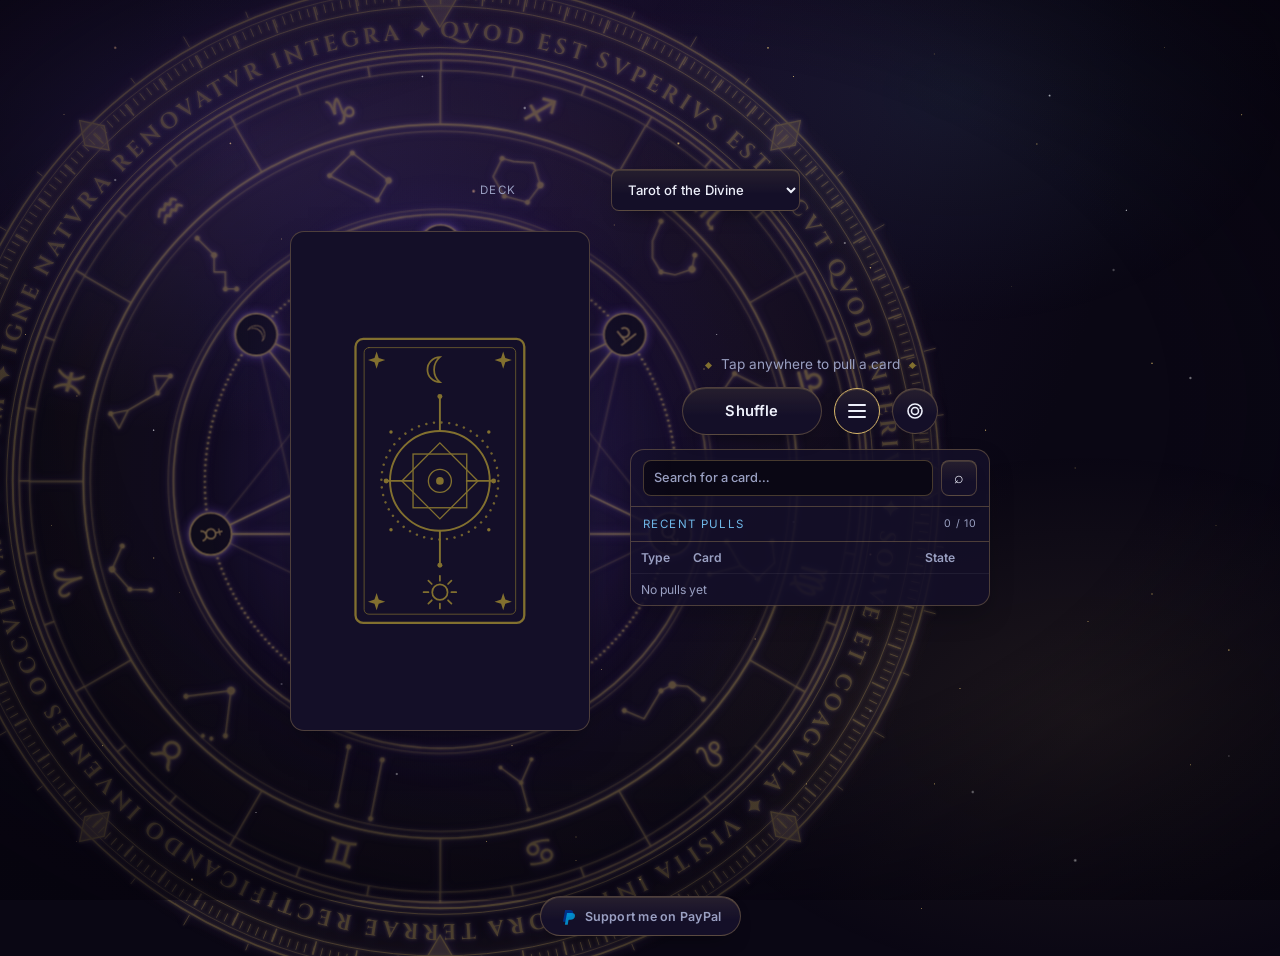
==== index.html @ 40896b99 "Drop light mode; keep only the optimizations that look the same Light mode changed how the backgroun" ====
<!DOCTYPE html>
<html lang="en">
<head>
<meta charset="UTF-8">
<meta name="viewport" content="width=device-width, initial-scale=1, viewport-fit=cover">
<meta name="theme-color" content="#14101f">
<title>Tarot Pull</title>
<link rel="manifest" href="manifest.json">
<link rel="apple-touch-icon" href="icons/icon-192.png">
<link rel="stylesheet" href="style.css?v=20261025-6">
<link rel="stylesheet" href="dice.css?v=20261025-3">
<link rel="stylesheet" href="realms.css?v=20261025-8">
<script>
  // Put the saved theme on before the first paint, so the default theme
  // doesn't flash first, and tint the browser chrome to match. script.js
  // re-applies (and validates) it once it loads.
  (function () {
    try {
      var theme = localStorage.getItem("tarotPullTheme");
      if (theme) document.documentElement.setAttribute("data-theme", theme);
      var chrome = getComputedStyle(document.documentElement).getPropertyValue("--chrome").trim();
      if (chrome) document.querySelector('meta[name="theme-color"]').setAttribute("content", chrome);
    } catch (err) {}
  })();
</script>
<link rel="preconnect" href="https://fonts.googleapis.com">
<link rel="preconnect" href="https://fonts.gstatic.com" crossorigin>
<link href="https://fonts.googleapis.com/css2?family=Cormorant+Garamond:ital,wght@0,500;0,600;1,500&family=Grenze+Gotisch:wght@400;500;600&family=Inter:wght@400;500;600;700&family=Cinzel:wght@500;600&family=Cinzel+Decorative:wght@400;700;900&family=Space+Mono:wght@400;700&family=Space+Grotesk:wght@500;700&family=Marck+Script&display=swap" rel="stylesheet">
</head>
<body>

<canvas class="terminal-rain" id="terminalRain" aria-hidden="true" hidden></canvas>

<!-- Glitch Terminal's phosphor screen for the art window: maps
     brightness onto the theme's green. The second copy is pre-inverted
     for reversed cards, whose face is inverted as a whole. -->
<svg class="svg-defs" width="0" height="0" aria-hidden="true" focusable="false">
  <filter id="phosphor" color-interpolation-filters="sRGB">
    <feColorMatrix type="matrix" values="0.0425 0.143 0.0144 0 0  0.319 1.073 0.108 0 0  0.159 0.534 0.054 0 0  0 0 0 1 0"/>
  </filter>
  <filter id="phosphor-inverted" color-interpolation-filters="sRGB">
    <feColorMatrix type="matrix" values="-0.0425 -0.143 -0.0144 0 1  -0.319 -1.073 -0.108 0 1  -0.159 -0.534 -0.054 0 1  0 0 0 1 0"/>
  </filter>
</svg>

<div class="mystic-motif" aria-hidden="true">
  <span class="motif-veil"></span>
  <span class="motif-stars"></span>
  <!-- The sigil behind the card: three wheels turning against each
       other (rim and planets clockwise, zodiac counterclockwise), an
       aura beneath them, and a flare on every reveal. script.js pins
       its center to the card. Generated geometry: angles are exact. -->
  <div class="motif-sigil" id="motifSigil">
    <span class="sigil-aura"></span>
    <div class="sigil-breath">
      <div class="sigil-spin sigil-spin-rim">
        <svg class="sigil-layer sigil-rim" viewBox="-300 -300 600 600" fill="none" stroke="currentColor">
          <defs><filter id="sigil-glow-rim" x="-10%" y="-10%" width="120%" height="120%"><feGaussianBlur in="SourceAlpha" stdDeviation="3" result="b"/><feFlood flood-color="#8a5cff" flood-opacity="0.9"/><feComposite in2="b" operator="in" result="v"/><feGaussianBlur in="SourceGraphic" stdDeviation="0.8" result="g"/><feMerge><feMergeNode in="v"/><feMergeNode in="g"/><feMergeNode in="SourceGraphic"/></feMerge></filter></defs>
          <g filter="url(#sigil-glow-rim)">
            <!-- crown of rays: 4 cardinal and 4 cross-quarter kites, 24 short rays -->
            <path d="M0,-262 L-10.77,-280.29 L0,-299 L10.77,-280.29 Z M190.92,-190.92 L193.76,-204.89 L207.89,-207.89 L204.89,-193.76 Z M262,0 L280.29,-10.77 L299,0 L280.29,10.77 Z M190.92,190.92 L204.89,193.76 L207.89,207.89 L193.76,204.89 Z M0,262 L10.77,280.29 L0,299 L-10.77,280.29 Z M-190.92,190.92 L-193.76,204.89 L-207.89,207.89 L-204.89,193.76 Z M-262,0 L-280.29,10.77 L-299,0 L-280.29,-10.77 Z M-190.92,-190.92 L-204.89,-193.76 L-207.89,-207.89 L-193.76,-204.89 Z" stroke-width="0.7" fill="currentColor" fill-opacity="0.25"/>
            <path d="M286.53,37.72 L290.49,38.24 M279.15,74.8 L285.91,76.61 M267,110.6 L270.7,112.13 M250.28,144.5 L256.34,148 M229.28,175.93 L232.45,178.37 M175.93,229.28 L178.37,232.45 M144.5,250.28 L148,256.34 M110.6,267 L112.13,270.7 M74.8,279.15 L76.61,285.91 M37.72,286.53 L38.24,290.49 M-37.72,286.53 L-38.24,290.49 M-74.8,279.15 L-76.61,285.91 M-110.6,267 L-112.13,270.7 M-144.5,250.28 L-148,256.34 M-175.93,229.28 L-178.37,232.45 M-229.28,175.93 L-232.45,178.37 M-250.28,144.5 L-256.34,148 M-267,110.6 L-270.7,112.13 M-279.15,74.8 L-285.91,76.61 M-286.53,37.72 L-290.49,38.24 M-286.53,-37.72 L-290.49,-38.24 M-279.15,-74.8 L-285.91,-76.61 M-267,-110.6 L-270.7,-112.13 M-250.28,-144.5 L-256.34,-148 M-229.28,-175.93 L-232.45,-178.37 M-175.93,-229.28 L-178.37,-232.45 M-144.5,-250.28 L-148,-256.34 M-110.6,-267 L-112.13,-270.7 M-74.8,-279.15 L-76.61,-285.91 M-37.72,-286.53 L-38.24,-290.49 M37.72,-286.53 L38.24,-290.49 M74.8,-279.15 L76.61,-285.91 M110.6,-267 L112.13,-270.7 M144.5,-250.28 L148,-256.34 M175.93,-229.28 L178.37,-232.45 M229.28,-175.93 L232.45,-178.37 M250.28,-144.5 L256.34,-148 M267,-110.6 L270.7,-112.13 M279.15,-74.8 L285.91,-76.61 M286.53,-37.72 L290.49,-38.24" stroke-width="0.5"/>
            <circle r="288" stroke-width="0.9"/>
            <circle r="284.5" stroke-width="0.35"/>
            <!-- degree scale: every degree, longer every fifth -->
            <circle r="280.5" stroke-width="5" stroke-dasharray="0.45 4.45" stroke-dashoffset="0.23"/>
            <circle r="279" stroke-width="8" stroke-dasharray="0.8 23.55" stroke-dashoffset="0.4"/>
            <circle r="274" stroke-width="0.5"/>
            <!-- the Emerald Tablet and the alchemists' maxims, read clockwise -->
            <path id="sigil-inscription-path" d="M0,-256 A256,256 0 1 1 0,256 A256,256 0 1 1 0,-256" stroke="none"/>
            <text class="sigil-inscription" stroke="none" fill="currentColor" font-size="12.5" textLength="1602.5" lengthAdjust="spacing"><textPath href="#sigil-inscription-path">QVOD EST SVPERIVS EST SICVT QVOD INFERIVS &#10022; SOLVE ET COAGVLA &#10022; VISITA INTERIORA TERRAE RECTIFICANDO INVENIES OCCVLTVM LAPIDEM &#10022; IGNE NATVRA RENOVATVR INTEGRA &#10022; </textPath></text>
            <circle r="250" stroke-width="0.5"/>
            <circle r="246.5" stroke-width="1.1"/>
          </g>
        </svg>
      </div>
      <div class="sigil-spin sigil-spin-zodiac">
        <svg class="sigil-layer sigil-zodiac" viewBox="-250 -250 500 500" fill="none" stroke="currentColor">
          <defs><filter id="sigil-glow-zodiac" x="-10%" y="-10%" width="120%" height="120%"><feGaussianBlur in="SourceAlpha" stdDeviation="3" result="b"/><feFlood flood-color="#8a5cff" flood-opacity="0.9"/><feComposite in2="b" operator="in" result="v"/><feGaussianBlur in="SourceGraphic" stdDeviation="0.8" result="g"/><feMerge><feMergeNode in="v"/><feMergeNode in="g"/><feMergeNode in="SourceGraphic"/></feMerge></filter></defs>
          <g filter="url(#sigil-glow-zodiac)">
            <circle r="243" stroke-width="0.6"/>
            <!-- 36 decans -->
            <circle r="240" stroke-width="6" stroke-dasharray="0.7 41.19" stroke-dashoffset="0.35"/>
            <circle r="237" stroke-width="0.4"/>
            <path d="M-206,0 L-237,0 M-178.4,-103 L-205.25,-118.5 M-103,-178.4 L-118.5,-205.25 M0,-206 L0,-237 M103,-178.4 L118.5,-205.25 M178.4,-103 L205.25,-118.5 M206,0 L237,0 M178.4,103 L205.25,118.5 M103,178.4 L118.5,205.25 M0,206 L0,237 M-103,178.4 L-118.5,205.25 M-178.4,103 L-205.25,118.5" stroke-width="0.6"/>
            <circle r="206" stroke-width="0.9"/>
            <circle r="202" stroke-width="0.35"/>
            <!-- the twelve signs, Aries at 9 o'clock, turned to face the hub -->
            <g stroke="none" fill="currentColor" font-size="21" text-anchor="middle" dominant-baseline="central">
              <text x="-213.95" y="57.33" transform="rotate(255 -213.95 57.33)">&#9800;&#xFE0E;</text>
              <text x="-156.62" y="156.62" transform="rotate(225 -156.62 156.62)">&#9801;&#xFE0E;</text>
              <text x="-57.33" y="213.95" transform="rotate(195 -57.33 213.95)">&#9802;&#xFE0E;</text>
              <text x="57.33" y="213.95" transform="rotate(165 57.33 213.95)">&#9803;&#xFE0E;</text>
              <text x="156.62" y="156.62" transform="rotate(135 156.62 156.62)">&#9804;&#xFE0E;</text>
              <text x="213.95" y="57.33" transform="rotate(105 213.95 57.33)">&#9805;&#xFE0E;</text>
              <text x="213.95" y="-57.33" transform="rotate(75 213.95 -57.33)">&#9806;&#xFE0E;</text>
              <text x="156.62" y="-156.62" transform="rotate(45 156.62 -156.62)">&#9807;&#xFE0E;</text>
              <text x="57.33" y="-213.95" transform="rotate(15 57.33 -213.95)">&#9808;&#xFE0E;</text>
              <text x="-57.33" y="-213.95" transform="rotate(-15 -57.33 -213.95)">&#9809;&#xFE0E;</text>
              <text x="-156.62" y="-156.62" transform="rotate(-45 -156.62 -156.62)">&#9810;&#xFE0E;</text>
              <text x="-213.95" y="-57.33" transform="rotate(-75 -213.95 -57.33)">&#9811;&#xFE0E;</text>
            </g>
            <!-- each sign's constellation, in the band beneath its glyph -->
            <g stroke-width="0.55">
              <g transform="translate(-173.87,46.59) rotate(255) scale(1.15)">
                <path d="M-15,2 L-12,-8 L0,-14 L10,-6"/>
                <g fill="currentColor" stroke="none"><circle cx="-15" cy="2" r="1.2"/><circle cx="-12" cy="-8" r="1.2"/><circle cx="0" cy="-14" r="1.56"/><circle cx="10" cy="-6" r="1.2"/></g>
              </g>
              <g transform="translate(-127.28,127.28) rotate(225) scale(1.15)">
                <path d="M-14,-10 L0,8 L14,-10"/>
                <g fill="currentColor" stroke="none"><circle cx="-14" cy="-10" r="1.2"/><circle cx="0" cy="8" r="1.92"/><circle cx="14" cy="-10" r="1.2"/><circle cx="-10" cy="-16" r="0.96"/><circle cx="-6" cy="-18" r="0.96"/></g>
              </g>
              <g transform="translate(-46.59,173.87) rotate(195) scale(1.15)">
                <path d="M-10,-16 L-9,-1 L-8,14 M8,-14 L9,1 L10,16"/>
                <g fill="currentColor" stroke="none"><circle cx="-10" cy="-16" r="1.2"/><circle cx="-8" cy="14" r="1.2"/><circle cx="8" cy="-14" r="1.2"/><circle cx="10" cy="16" r="1.2"/></g>
              </g>
              <g transform="translate(46.59,173.87) rotate(165) scale(1.15)">
                <path d="M0,-14 L0,0 L-8,10 M0,0 L8,10"/>
                <g fill="currentColor" stroke="none"><circle cx="0" cy="-14" r="0.96"/><circle cx="0" cy="0" r="1.08"/><circle cx="-8" cy="10" r="0.96"/><circle cx="8" cy="10" r="0.96"/></g>
              </g>
              <g transform="translate(127.28,127.28) rotate(135) scale(1.15)">
                <path d="M-16,-14 L-15,-4 L-10,2 L-4,4 L12,0 L16,10"/>
                <g fill="currentColor" stroke="none"><circle cx="-16" cy="-14" r="1.2"/><circle cx="-10" cy="2" r="1.8"/><circle cx="-4" cy="4" r="1.2"/><circle cx="16" cy="10" r="1.2"/></g>
              </g>
              <g transform="translate(173.87,46.59) rotate(105) scale(1.15)">
                <path d="M-14,-12 L-4,-16 L6,-10 L2,0 L-8,10 M2,0 L10,14"/>
                <g fill="currentColor" stroke="none"><circle cx="-14" cy="-12" r="1.2"/><circle cx="6" cy="-10" r="1.2"/><circle cx="-8" cy="10" r="1.2"/><circle cx="10" cy="14" r="1.2"/></g>
              </g>
              <g transform="translate(173.87,-46.59) rotate(75) scale(1.15)">
                <path d="M0,-16 L14,0 L0,16 L-14,0 Z"/>
                <g fill="currentColor" stroke="none"><circle cx="0" cy="-16" r="1.44"/><circle cx="14" cy="0" r="1.2"/><circle cx="0" cy="16" r="1.44"/><circle cx="-14" cy="0" r="1.2"/></g>
              </g>
              <g transform="translate(127.28,-127.28) rotate(45) scale(1.15)">
                <path d="M-14,-14 L-10,-4 L-4,2 L4,4 L10,0 L14,-8 L10,-14"/>
                <g fill="currentColor" stroke="none"><circle cx="-14" cy="-14" r="1.2"/><circle cx="4" cy="4" r="1.2"/><circle cx="14" cy="-8" r="1.68"/><circle cx="10" cy="-14" r="1.2"/></g>
              </g>
              <g transform="translate(46.59,-173.87) rotate(15) scale(1.15)">
                <path d="M-12,-8 L-14,2 L-6,10 L6,10 L10,0 L4,-10 L-6,-8 L-12,-8"/>
                <g fill="currentColor" stroke="none"><circle cx="-12" cy="-8" r="1.2"/><circle cx="-6" cy="10" r="1.2"/><circle cx="6" cy="10" r="1.2"/><circle cx="10" cy="0" r="1.56"/></g>
              </g>
              <g transform="translate(-46.59,-173.87) rotate(-15) scale(1.15)">
                <path d="M-14,-6 L0,-14 L14,4 L6,12 Z"/>
                <g fill="currentColor" stroke="none"><circle cx="-14" cy="-6" r="1.2"/><circle cx="0" cy="-14" r="1.2"/><circle cx="14" cy="4" r="1.56"/><circle cx="6" cy="12" r="1.2"/></g>
              </g>
              <g transform="translate(-127.28,-127.28) rotate(-45) scale(1.15)">
                <path d="M0,-16 L0,-4 L-6,2 L-2,6 L-8,12 L-4,16"/>
                <g fill="currentColor" stroke="none"><circle cx="0" cy="-16" r="1.2"/><circle cx="0" cy="-4" r="1.44"/><circle cx="-8" cy="12" r="1.2"/><circle cx="-4" cy="16" r="1.2"/></g>
              </g>
              <g transform="translate(-173.87,-46.59) rotate(-75) scale(1.15)">
                <path d="M-16,-6 L-10,-12 L-6,-4 Z M-6,-4 L6,8 M6,8 L14,4 L16,12 Z"/>
                <g fill="currentColor" stroke="none"><circle cx="-10" cy="-12" r="1.2"/><circle cx="6" cy="8" r="1.2"/><circle cx="16" cy="12" r="1.2"/></g>
              </g>
            </g>
            <circle r="157" stroke-width="0.35"/>
            <circle r="154" stroke-width="0.8"/>
          </g>
        </svg>
      </div>
      <div class="sigil-spin sigil-spin-planets">
        <svg class="sigil-layer sigil-planets" viewBox="-152 -152 304 304" fill="none" stroke="currentColor">
          <defs><filter id="sigil-glow-planets" x="-10%" y="-10%" width="120%" height="120%"><feGaussianBlur in="SourceAlpha" stdDeviation="3" result="b"/><feFlood flood-color="#8a5cff" flood-opacity="0.9"/><feComposite in2="b" operator="in" result="v"/><feGaussianBlur in="SourceGraphic" stdDeviation="0.8" result="g"/><feMerge><feMergeNode in="v"/><feMergeNode in="g"/><feMergeNode in="SourceGraphic"/></feMerge></filter></defs>
          <g filter="url(#sigil-glow-planets)">
            <circle r="136" stroke-dasharray="0.01 3.2" stroke-linecap="round" stroke-width="1.3"/>
            <!-- heptagram {7/3} traces the days of the week; {7/2} behind it -->
            <path d="M0,-136 L132.59,30.26 L-59.01,122.53 L-106.33,-84.79 L106.33,-84.79 L59.01,122.53 L-132.59,30.26 Z" stroke-width="0.4" stroke-opacity="0.6"/>
            <path d="M0,-136 L59.01,122.53 L-106.33,-84.79 L132.59,30.26 L-132.59,30.26 L106.33,-84.79 L-59.01,122.53 Z" stroke-width="0.8"/>
            <circle r="62" stroke-width="0.6"/>
            <g font-size="15" text-anchor="middle" dominant-baseline="central">
              <circle cx="0" cy="-136" r="12" fill="#0a0714" stroke-width="0.9"/><text x="0" y="-136" transform="rotate(0 0 -136)" fill="currentColor" stroke="none">&#9796;&#xFE0E;</text>
              <circle cx="106.33" cy="-84.79" r="12" fill="#0a0714" stroke-width="0.9"/><text x="106.33" y="-84.79" transform="rotate(51.43 106.33 -84.79)" fill="currentColor" stroke="none">&#9795;&#xFE0E;</text>
              <circle cx="132.59" cy="30.26" r="12" fill="#0a0714" stroke-width="0.9"/><text x="132.59" y="30.26" transform="rotate(102.86 132.59 30.26)" fill="currentColor" stroke="none">&#9794;&#xFE0E;</text>
              <circle cx="59.01" cy="122.53" r="12" fill="#0a0714" stroke-width="0.9"/><text x="59.01" y="122.53" transform="rotate(154.29 59.01 122.53)" fill="currentColor" stroke="none">&#9737;&#xFE0E;</text>
              <circle cx="-59.01" cy="122.53" r="12" fill="#0a0714" stroke-width="0.9"/><text x="-59.01" y="122.53" transform="rotate(205.71 -59.01 122.53)" fill="currentColor" stroke="none">&#9792;&#xFE0E;</text>
              <circle cx="-132.59" cy="30.26" r="12" fill="#0a0714" stroke-width="0.9"/><text x="-132.59" y="30.26" transform="rotate(257.14 -132.59 30.26)" fill="currentColor" stroke="none">&#9791;&#xFE0E;</text>
              <circle cx="-106.33" cy="-84.79" r="12" fill="#0a0714" stroke-width="0.9"/><text x="-106.33" y="-84.79" transform="rotate(308.57 -106.33 -84.79)" fill="currentColor" stroke="none">&#9789;&#xFE0E;</text>
            </g>
          </g>
        </svg>
      </div>
    </div>
  </div>
</div>

<div class="omen-veil" id="omenVeil" aria-hidden="true"></div>

<div class="table">

  <main class="stage">
    <div class="deck-selector-row" id="deckSelectorRow">
      <div class="deck-selector" id="deckSelectorLabel">
        <span class="deck-selector-static-label" id="deckSelectorStaticLabel">Deck</span>
        <span class="deck-selector-static-label selector-toggle" id="selectorToggle" role="button" tabindex="0" data-mode="deck" hidden>Deck</span>
        <select id="deckSelect" aria-label="Choose a deck">
          <option value="classical">Tarot of the Divine</option>
          <option value="custom">Oracle of the Divine</option>
          <option value="archetypes">Archetypes</option>
          <option value="dice">Magic Ask Ball</option>
        </select>
      </div>

      <div class="spread-menu" id="spreadMenu" hidden></div>

      <nav id="die-picker" class="die-picker" aria-label="Die type">
        <button type="button" class="die-btn" data-die="d4" aria-pressed="false">
          <svg viewBox="0 0 24 24" aria-hidden="true"><path d="M12 3.5 21 19.5H3Z" /></svg><span>d4</span>
        </button>
        <button type="button" class="die-btn" data-die="d6" aria-pressed="false">
          <svg viewBox="0 0 24 24" aria-hidden="true"><rect x="4.5" y="4.5" width="15" height="15" rx="1.5" /></svg><span>d6</span>
        </button>
        <button type="button" class="die-btn" data-die="d8" aria-pressed="false">
          <svg viewBox="0 0 24 24" aria-hidden="true"><path d="M12 2.5 20.5 12 12 21.5 3.5 12Z M3.5 12H20.5" /></svg><span>d8</span>
        </button>
        <button type="button" class="die-btn" data-die="d10" aria-pressed="false">
          <svg viewBox="0 0 24 24" aria-hidden="true"><path d="M12 2.5 20.5 13 12 21.5 3.5 13Z M3.5 13 12 16.5 20.5 13 M12 16.5V21.5" /></svg><span>d10</span>
        </button>
        <button type="button" class="die-btn" data-die="d12" aria-pressed="false">
          <svg viewBox="0 0 24 24" aria-hidden="true"><path d="M12 2.5 21 9 17.6 20H6.4L3 9Z" /></svg><span>d12</span>
        </button>
        <button type="button" class="die-btn" data-die="d20" aria-pressed="false">
          <svg viewBox="0 0 24 24" aria-hidden="true"><path d="M12 2.5 20.5 7.3V16.7L12 21.5 3.5 16.7V7.3Z M12 7 16.8 15.5H7.2Z" /></svg><span>d20</span>
        </button>
      </nav>
    </div>

    <div class="card-slot" id="cardSlot">
      <div class="deck-stack" id="deckStack" aria-hidden="true">
        <span class="deck-card"></span>
        <span class="deck-card"></span>
        <span class="deck-card"></span>
        <span class="deck-card"></span>
        <span class="deck-card"></span>
        <span class="deck-card"></span>
        <span class="deck-card"></span>
        <span class="deck-card"></span>
        <span class="deck-card"></span>
        <span class="deck-card"></span>
      </div>
      <div class="major-halo" id="majorHalo" aria-hidden="true">
        <svg viewBox="0 0 100 100" fill="none" stroke="currentColor">
          <defs>
            <radialGradient id="haloBloom" cx="50" cy="50" r="28" gradientUnits="userSpaceOnUse">
              <stop offset="0" stop-color="currentColor" stop-opacity="0.42"/>
              <stop offset="0.55" stop-color="currentColor" stop-opacity="0.2"/>
              <stop offset="1" stop-color="currentColor" stop-opacity="0"/>
            </radialGradient>
            <radialGradient id="haloRayFade" cx="50" cy="50" r="43.8" gradientUnits="userSpaceOnUse">
              <stop offset="0.43" stop-color="currentColor" stop-opacity="0"/>
              <stop offset="0.57" stop-color="currentColor" stop-opacity="0.34"/>
              <stop offset="1" stop-color="currentColor" stop-opacity="0"/>
            </radialGradient>
          </defs>
          <circle cx="50" cy="50" r="28" fill="url(#haloBloom)" stroke="none"/>
          <path class="major-halo-rays" fill="url(#haloRayFade)" stroke="none"/>
          <circle cx="50" cy="50" r="45" stroke-width="0.4"/>
          <circle cx="50" cy="50" r="36" stroke-width="0.3"/>
          <circle cx="50" cy="50" r="48.5" stroke-width="0.25" stroke-dasharray="0.6 2.2"/>
          <g class="major-halo-ticks" stroke-width="0.35"></g>
          <g class="major-halo-stars" fill="currentColor" stroke="none"></g>
        </svg>
      </div>
      <div class="slot-shadow" aria-hidden="true"></div>
      <div class="slot-glow" aria-hidden="true"></div>
      <div class="card-tilt" id="cardTilt">
      <div class="card" id="card">
        <div class="card-glow" aria-hidden="true"></div>
        <div class="card-face card-back" id="cardBack">
          <svg class="back-motif" viewBox="0 0 100 160" fill="none" stroke="currentColor" stroke-linecap="round" aria-hidden="true">
            <!-- double frame, four-point stars in the corners -->
            <rect x="6" y="6" width="88" height="148" rx="4" stroke-width="1.2"/>
            <rect x="10.5" y="10.5" width="79" height="139" rx="2.5" stroke-width="0.5" opacity="0.7"/>
            <g fill="currentColor" stroke="none">
              <path d="M17,12.5 L18.1,15.9 L21.5,17 L18.1,18.1 L17,21.5 L15.9,18.1 L12.5,17 L15.9,15.9 Z"/>
              <path d="M83,12.5 L84.1,15.9 L87.5,17 L84.1,18.1 L83,21.5 L81.9,18.1 L78.5,17 L81.9,15.9 Z"/>
              <path d="M17,138.5 L18.1,141.9 L21.5,143 L18.1,144.1 L17,147.5 L15.9,144.1 L12.5,143 L15.9,141.9 Z"/>
              <path d="M83,138.5 L84.1,141.9 L87.5,143 L84.1,144.1 L83,147.5 L81.9,144.1 L78.5,143 L81.9,141.9 Z"/>
            </g>
            <!-- crescent above, sun below -->
            <path d="M50,15.5 a6.5,6.5 0 1,0 0,13 a8.5,8.5 0 0,1 0,-13 z" stroke-width="0.9"/>
            <g stroke-width="0.9">
              <circle cx="50" cy="138" r="4"/>
              <path d="M56,138 L58.5,138 M44,138 L41.5,138 M50,132 L50,129.5 M50,144 L50,146.5 M54.24,133.76 L56.01,131.99 M45.76,133.76 L43.99,131.99 M54.24,142.24 L56.01,144.01 M45.76,142.24 L43.99,144.01"/>
            </g>
            <!-- central seal: dotted ring, octagram, compass rays -->
            <circle cx="50" cy="80" r="26" stroke-width="1"/>
            <circle cx="50" cy="80" r="30.5" stroke-width="1.3" stroke-dasharray="0.01 4" opacity="0.85"/>
            <g stroke-width="0.7">
              <rect x="36" y="66" width="28" height="28"/>
              <rect x="36" y="66" width="28" height="28" transform="rotate(45 50 80)"/>
              <circle cx="50" cy="80" r="6"/>
            </g>
            <circle cx="50" cy="80" r="2" fill="currentColor" stroke="none"/>
            <path d="M50 36 L50 54 M50 106 L50 124 M22 80 L36 80 M64 80 L78 80" stroke-width="1"/>
            <g fill="currentColor" stroke="none">
              <circle cx="50" cy="36" r="1.3"/><circle cx="50" cy="124" r="1.3"/>
              <circle cx="22" cy="80" r="1.3"/><circle cx="78" cy="80" r="1.3"/>
              <circle cx="24.5" cy="54.5" r="0.9"/><circle cx="75.5" cy="54.5" r="0.9"/>
              <circle cx="24.5" cy="105.5" r="0.9"/><circle cx="75.5" cy="105.5" r="0.9"/>
            </g>
          </svg>
          <div class="foil-glare" aria-hidden="true"><span class="foil-glare-spot"></span></div>
        </div>
        <div class="card-face card-front" id="cardFront">
          <svg class="mystic-frame" viewBox="0 0 300 500" preserveAspectRatio="none" fill="none" stroke="currentColor" aria-hidden="true">
            <!-- gilded edge: one continuous line that catches the light at
                 opposite corners, like the foil edge of a printed deck -->
            <defs>
              <linearGradient id="mysticEdgeGilt" x1="0" y1="0" x2="1" y2="1">
                <stop offset="0" stop-color="currentColor" stop-opacity="0.95"/>
                <stop offset="0.3" stop-color="currentColor" stop-opacity="0.38"/>
                <stop offset="0.7" stop-color="currentColor" stop-opacity="0.38"/>
                <stop offset="1" stop-color="currentColor" stop-opacity="0.95"/>
              </linearGradient>
            </defs>
            <rect class="mystic-frame-edge" x="0.6" y="0.6" width="298.8" height="498.8" rx="14" stroke="url(#mysticEdgeGilt)" stroke-width="1.2"/>
            <g class="mystic-frame-inner">
            <rect x="7.5" y="7.5" width="285" height="485" rx="9" stroke-width="0.6" opacity="0.55"/>
            <!-- four-point stars tucked into the corners, inside the inner line -->
            <g fill="currentColor" stroke="none">
              <path d="M17,11.5 L18.5,15.5 L22.5,17 L18.5,18.5 L17,22.5 L15.5,18.5 L11.5,17 L15.5,15.5 Z"/>
              <path d="M283,11.5 L284.5,15.5 L288.5,17 L284.5,18.5 L283,22.5 L281.5,18.5 L277.5,17 L281.5,15.5 Z"/>
              <path d="M17,477.5 L18.5,481.5 L22.5,483 L18.5,484.5 L17,488.5 L15.5,484.5 L11.5,483 L15.5,481.5 Z"/>
              <path d="M283,477.5 L284.5,481.5 L288.5,483 L284.5,484.5 L283,488.5 L281.5,484.5 L277.5,483 L281.5,481.5 Z"/>
            </g>
            </g>
          </svg>
          <div class="card-illum" aria-hidden="true">
            <span class="illum-corner illum-corner--tl"><svg viewBox="0 0 24 24" fill="none" stroke="currentColor" stroke-width="1"><path d="M2 22V9Q2 2 9 2H22M6 22V11Q6 6 11 6H22"/><path d="M11 11l2.5-2.5L16 11l-2.5 2.5z" fill="currentColor" stroke="none"/></svg></span>
            <span class="illum-corner illum-corner--tr"><svg viewBox="0 0 24 24" fill="none" stroke="currentColor" stroke-width="1"><path d="M2 22V9Q2 2 9 2H22M6 22V11Q6 6 11 6H22"/><path d="M11 11l2.5-2.5L16 11l-2.5 2.5z" fill="currentColor" stroke="none"/></svg></span>
            <span class="illum-corner illum-corner--bl"><svg viewBox="0 0 24 24" fill="none" stroke="currentColor" stroke-width="1"><path d="M2 22V9Q2 2 9 2H22M6 22V11Q6 6 11 6H22"/><path d="M11 11l2.5-2.5L16 11l-2.5 2.5z" fill="currentColor" stroke="none"/></svg></span>
            <span class="illum-corner illum-corner--br"><svg viewBox="0 0 24 24" fill="none" stroke="currentColor" stroke-width="1"><path d="M2 22V9Q2 2 9 2H22M6 22V11Q6 6 11 6H22"/><path d="M11 11l2.5-2.5L16 11l-2.5 2.5z" fill="currentColor" stroke="none"/></svg></span>
          </div>
          <div class="spread-circles" id="spreadCircles" hidden></div>
          <div class="card-secret" id="cardSecret" aria-hidden="true">
            <p class="card-secret-text" id="cardSecretText"></p>
          </div>
          <div class="card-front-content" id="cardFrontContent">
            <p class="arcana-label" id="arcanaLabel">Major Arcana</p>
            <div class="card-art" id="cardArt">
              <img class="card-art-img" id="cardArtImg" alt="">
              <svg class="card-art-fallback" id="cardArtFallback" viewBox="0 0 100 140" aria-hidden="true">
                <rect x="4" y="4" width="92" height="132" rx="3" fill="none" stroke="currentColor" stroke-width="1"/>
                <circle cx="50" cy="55" r="20" fill="none" stroke="currentColor" stroke-width="1"/>
                <path d="M30 100 Q50 82 70 100" fill="none" stroke="currentColor" stroke-width="1"/>
              </svg>
            </div>
            <p class="card-title" id="cardTitle">&mdash;</p>
            <p class="card-subtitle" id="cardSubtitle" hidden></p>
            <div class="orientation-row" id="orientationRow">
              <p class="orientation-label" id="orientationLabel"></p>
              <button class="flip-btn" id="flipBtn" type="button" hidden aria-label="Flip card orientation">
                <svg viewBox="0 0 14 14" width="12" height="12" fill="none" stroke="currentColor" stroke-width="1.4" stroke-linecap="round" stroke-linejoin="round" aria-hidden="true">
                  <path d="M2 4 L11 4 M11 4 L8.5 1.5 M11 4 L8.5 6.5"/>
                  <path d="M12 10 L3 10 M3 10 L5.5 7.5 M3 10 L5.5 12.5"/>
                </svg>
              </button>
            </div>
            <p class="card-description" id="cardDescription"></p>
          </div>
          <div class="reveal-flash" id="revealFlash" aria-hidden="true"></div>
          <div class="burn-glow" id="burnGlow" aria-hidden="true"></div>
          <div class="burn-embers" id="burnEmbers" aria-hidden="true"></div>
          <div class="foil-glare" aria-hidden="true"><span class="foil-glare-spot"></span></div>
        </div>
      </div>
      </div>
    </div>

    <!-- Dice mode (dice.css / dice.js): the Magic Ask Ball die stands in
         for the card while the deck picker is on it. -->
    <div class="dice-tray" id="diceTray">
      <div id="dice-stage" class="dice-stage">
        <div id="dice-sigil-layer" class="dice-sigil-layer" aria-hidden="true">
        <svg class="sigil-svg sigil-svg-vessel" viewBox="0 0 100 100">
          <g class="sigil-preview sigil-bound-vessel">
            <circle cx="50" cy="50" r="45" stroke-dasharray="1 1.75" />
            <circle cx="50" cy="50" r="39" />
            <path d="M89,50 L77.6,77.6 L50,89 L22.4,77.6 L11,50 L22.4,22.4 L50,11 L77.6,22.4 Z" />
            <circle cx="50" cy="50" r="32" />
            <path d="M89,50 L85.5,52 L82,50 L85.5,48 Z" />
            <path d="M77.6,77.6 L73.7,76.5 L72.6,72.6 L76.5,73.7 Z" />
            <path d="M50,89 L48,85.5 L50,82 L52,85.5 Z" />
            <path d="M22.4,77.6 L23.5,73.7 L27.4,72.6 L26.3,76.5 Z" />
            <path d="M11,50 L14.5,48 L18,50 L14.5,52 Z" />
            <path d="M22.4,22.4 L26.3,23.5 L27.4,27.4 L23.5,26.3 Z" />
            <path d="M50,11 L52,14.5 L50,18 L48,14.5 Z" />
            <path d="M77.6,22.4 L76.5,26.3 L72.6,27.4 L73.7,23.5 Z" />
            <circle cx="50" cy="50" r="20" stroke-dasharray="0.6 1.2" />
            <circle cx="50" cy="50" r="8" />
            <circle cx="50" cy="50" r="2.5" />
            <line x1="58" y1="50" x2="61" y2="50" />
            <line x1="50" y1="58" x2="50" y2="61" />
            <line x1="42" y1="50" x2="39" y2="50" />
            <line x1="50" y1="42" x2="50" y2="39" />
            <line x1="55.66" y1="44.34" x2="57.78" y2="42.22" />
            <line x1="55.66" y1="55.66" x2="57.78" y2="57.78" />
            <line x1="44.34" y1="55.66" x2="42.22" y2="57.78" />
            <line x1="44.34" y1="44.34" x2="42.22" y2="42.22" />
          </g>
        </svg>
        <svg class="sigil-svg sigil-svg-ward" viewBox="0 0 100 100">
          <g class="sigil-preview sigil-seed-ward">
            <circle cx="50" cy="50" r="46" />
            <circle cx="50" cy="50" r="44" />
            <circle cx="50" cy="50" r="19" />
            <circle cx="69" cy="50" r="19" />
            <circle cx="59.5" cy="66.45" r="19" />
            <circle cx="40.5" cy="66.45" r="19" />
            <circle cx="31" cy="50" r="19" />
            <circle cx="40.5" cy="33.55" r="19" />
            <circle cx="59.5" cy="33.55" r="19" />
            <circle cx="50" cy="50" r="1" />
          </g>
        </svg>
        </div>
        <svg id="level-light-layer" aria-hidden="true" class="level-light-layer" viewBox="0 0 100 100">
          <defs>
            <radialGradient id="level-light-gradient">
              <stop offset="0%" stop-color="#d4af37" stop-opacity="0.5" />
              <stop offset="60%" stop-color="#d4af37" stop-opacity="0.22" />
              <stop offset="100%" stop-color="#d4af37" stop-opacity="0" />
            </radialGradient>
          </defs>
          <circle id="level-light" cx="50" cy="50" r="40" class="level-light" />
        </svg>
        <div class="mist-layer" aria-hidden="true">
          <div class="mist-blob mist-blob-a"></div>
          <div class="mist-blob mist-blob-b"></div>
          <div class="mist-blob mist-blob-c"></div>
        </div>
        <div id="reveal-bloom" class="reveal-bloom" aria-hidden="true"></div>
        <div class="scry-glass" aria-hidden="true"></div>
        <svg class="cipher-ring" viewBox="0 0 100 100" aria-hidden="true">
          <circle cx="50" cy="50" r="45.5" class="cipher-ring-glyphs" />
          <circle cx="50" cy="50" r="43.2" class="cipher-ring-dots" />
        </svg>
        <canvas id="dice-canvas" class="dice-canvas"></canvas>
        <svg id="viewfinder" class="viewfinder" aria-hidden="true" viewBox="0 0 100 100">
          <defs>
            <clipPath id="escape-fill-clip">
              <path
                clip-rule="evenodd"
                d="M 97 50 A 47 47 0 1 0 3 50 A 47 47 0 1 0 97 50 Z
                   M 87 50 A 37 37 0 1 0 13 50 A 37 37 0 1 0 87 50 Z"
              />
            </clipPath>
            <linearGradient id="lens-bezel-gradient" x1="0" y1="0" x2="1" y2="1">
              <stop offset="0%" stop-color="#ffffff" stop-opacity="0.34" />
              <stop offset="45%" stop-color="#ffffff" stop-opacity="0.1" />
              <stop offset="100%" stop-color="#ffffff" stop-opacity="0.05" />
            </linearGradient>
            <radialGradient id="lens-vignette-gradient">
              <stop offset="74%" stop-color="#000000" stop-opacity="0" />
              <stop offset="100%" stop-color="#000000" stop-opacity="0.5" />
            </radialGradient>
            <radialGradient id="lens-sheen-gradient" cx="36%" cy="32%" r="42%">
              <stop offset="0%" stop-color="#ffffff" stop-opacity="0.075" />
              <stop offset="100%" stop-color="#ffffff" stop-opacity="0" />
            </radialGradient>
          </defs>
          <circle cx="50" cy="50" r="47" class="lens-vignette" />
          <circle cx="50" cy="50" r="47" class="lens-sheen" />
          <rect id="escape-ring-fill" class="escape-ring-fill" x="0" y="100" width="100" height="0"
            clip-path="url(#escape-fill-clip)" />
          <path class="lens-glint" d="M 11 35.8 A 41.5 41.5 0 0 1 34.5 11.5" />
          <path class="lens-glint lens-glint-minor" d="M 86.6 69.5 A 41.5 41.5 0 0 1 77.8 80.8" />
          <circle cx="50" cy="50" r="47.6" class="lens-bezel" />
          <circle cx="50" cy="50" r="46.3" class="vf-rim-glow vf-rim-glow-wide" />
          <circle cx="50" cy="50" r="46.3" class="vf-rim-glow vf-rim-glow-mid" />
          <circle cx="50" cy="50" r="46.3" class="vf-rim" />
          <circle cx="50" cy="50" r="44" class="vf-rim-inner" />
          <g id="status-icon-pause" class="status-icon" hidden>
            <rect x="46" y="84" width="2.5" height="9" rx="1" class="vf-icon-fill" />
            <rect x="51.5" y="84" width="2.5" height="9" rx="1" class="vf-icon-fill" />
          </g>
        </svg>
        <div id="reveal-ring-a" class="reveal-ring reveal-ring-a" aria-hidden="true"></div>
        <div id="reveal-ring-b" class="reveal-ring reveal-ring-b" aria-hidden="true"></div>
        <div id="ember-layer" class="ember-layer" aria-hidden="true"></div>
      </div>
      <div id="answer-frame" class="answer-frame">
        <span class="answer-rule" aria-hidden="true"></span>
        <p id="dice-answer" class="dice-answer"></p>
        <span class="answer-rule" aria-hidden="true"></span>
      </div>
      <div id="answer-frame" class="answer-frame" aria-live="polite">
        <span class="answer-rule" aria-hidden="true"></span>
        <p id="dice-answer" class="dice-answer"></p>
        <span class="answer-rule" aria-hidden="true"></span>
      </div>
      <p id="dice-status" class="dice-status">Loading…</p>
      <button id="enable-motion" class="enable-motion" type="button" hidden>Enable sensors</button>
    </div>

    <div class="spread-info-popover" id="spreadInfoPopover" hidden>
      <button class="spread-info-close" id="spreadInfoClose" type="button" aria-label="Close">&times;</button>
      <div class="spread-info-body" id="spreadInfoBody"></div>
    </div>

    <div class="bottom-group">
      <p class="hint" id="hint">Tap anywhere to pull a card</p>

      <div class="controls">
        <button class="btn btn-secondary" id="shuffleBtn" type="button">Shuffle</button>

        <div class="menu-wrap">
          <button class="menu-toggle" id="menuToggle" type="button" aria-label="Toggle history" aria-controls="historyPanel" aria-expanded="false">
            <span></span>
            <span></span>
            <span></span>
          </button>
        </div>

        <div class="menu-wrap theme-wrap" id="themeSwitcher">
          <button class="menu-toggle theme-toggle" id="themeToggle" type="button" aria-label="Change design theme" aria-expanded="false" aria-controls="themeMenu"></button>
          <div class="theme-menu" id="themeMenu" hidden>
            <p class="theme-menu-title">Theme</p>
            <button class="theme-option" data-theme-value="" type="button">
              <span class="theme-swatch theme-swatch-mystic"></span>
              Mystic Violet <em class="theme-current-tag" hidden>(current)</em>
            </button>
            <button class="theme-option" data-theme-value="holo" type="button">
              <span class="theme-swatch theme-swatch-holo"></span>
              Holographic Foil <em class="theme-current-tag" hidden>(current)</em>
            </button>
            <button class="theme-option" data-theme-value="terminal" type="button">
              <span class="theme-swatch theme-swatch-terminal"></span>
              Glitch Terminal <em class="theme-current-tag" hidden>(current)</em>
            </button>
            <button class="theme-option" data-theme-value="bloodmoon" type="button">
              <span class="theme-swatch theme-swatch-bloodmoon"></span>
              Blood Moon <em class="theme-current-tag" hidden>(current)</em>
            </button>
            <button class="theme-option" data-theme-value="deco" type="button">
              <span class="theme-swatch theme-swatch-deco"></span>
              Art Deco Luxe <em class="theme-current-tag" hidden>(current)</em>
            </button>
          </div>
        </div>
      </div>

      <div class="history-panel" id="historyPanel" hidden>
        <div class="card-search">
          <input class="card-search-input" id="cardSearchInput" type="text" list="cardNamesList" placeholder="Search for a card&hellip;" autocomplete="off" aria-label="Search for a card">
          <button class="search-btn" id="cardSearchBtn" type="button" aria-label="Search">&#8981;</button>
        </div>
        <datalist id="cardNamesList"></datalist>

        <div class="history-section" id="historySection">
          <div class="history-header">
            <span>Recent pulls</span>
            <span class="history-count" id="historyCount">0 / 10</span>
          </div>
          <table class="history-table">
            <thead>
              <tr>
                <th aria-label="Card type">Type</th>
                <th>Card</th>
                <th>State</th>
              </tr>
            </thead>
            <tbody id="historyBody">
              <tr>
                <td colspan="3" class="history-empty">No pulls yet</td>
              </tr>
            </tbody>
          </table>
        </div>

        <div class="dice-settings" id="dice-settings">
          <button id="recenter-btn" class="settings-btn settings-btn-primary" type="button">⌖ Recenter</button>

          <div class="settings-divider"></div>
          <label class="toggle-row" for="non-random-roll-toggle">
            <input type="checkbox" id="non-random-roll-toggle" checked />
            <span>Non-random shake — a shaken roll lands on whatever face was already facing you (taps always roll at random)</span>
          </label>

          <div class="settings-divider"></div>
          <div class="settings-section-label">d20 rolls &amp; faces</div>
          <div class="stat-grid">
            <div class="stat-cell"><span id="stat-total-rolls" class="stat-value">0</span><span class="stat-label">Total rolls</span></div>
            <div class="stat-cell"><span id="stat-nat20" class="stat-value">0</span><span class="stat-label">Natural 20s</span></div>
            <div class="stat-cell"><span id="stat-nat1" class="stat-value">0</span><span class="stat-label">Natural 1s</span></div>
            <div class="stat-cell"><span id="stat-pause-reveals" class="stat-value">0</span><span class="stat-label">Settled by pause</span></div>
          </div>
          <div id="stat-face-most-least" class="stat-note">No rolls yet.</div>
          <div id="stat-face-table" class="stat-face-table"></div>

          <div class="settings-divider"></div>
          <div class="settings-section-label">Look-around drag speed</div>
          <div class="stat-grid">
            <div class="stat-cell"><span id="stat-drag-current" class="stat-value">–</span><span class="stat-label">Current</span></div>
            <div class="stat-cell"><span id="stat-drag-avg" class="stat-value">–</span><span class="stat-label">Average</span></div>
            <div class="stat-cell"><span id="stat-drag-peak" class="stat-value">–</span><span class="stat-label">Peak</span></div>
          </div>

          <div class="settings-divider"></div>
          <div class="settings-section-label">Shake / flick speed</div>
          <div class="stat-grid">
            <div class="stat-cell"><span id="stat-shake-avg" class="stat-value">–</span><span class="stat-label">Average</span></div>
            <div class="stat-cell"><span id="stat-shake-peak" class="stat-value">–</span><span class="stat-label">Peak</span></div>
            <div class="stat-cell"><span id="stat-rolls-vs-pulls" class="stat-value">0 / 0</span><span class="stat-label">Rolled / denied (not held)</span></div>
          </div>

          <div class="settings-divider"></div>
          <div class="settings-section-label">Hold duration</div>
          <div class="stat-grid">
            <div class="stat-cell"><span id="stat-hold-current" class="stat-value">–</span><span class="stat-label">Current</span></div>
            <div class="stat-cell"><span id="stat-hold-avg" class="stat-value">–</span><span class="stat-label">Average</span></div>
            <div class="stat-cell"><span id="stat-hold-longest" class="stat-value">–</span><span class="stat-label">Longest</span></div>
          </div>

          <div class="settings-divider"></div>
          <button id="stats-reset-btn" class="settings-btn" type="button">Reset stats</button>
        </div>
      </div>
    </div>
  </main>

</div>

<footer class="support-footer">
  <a class="donate-link" href="https://paypal.me/skytale" target="_blank" rel="noopener noreferrer" aria-label="Support this project via PayPal">
    <svg class="paypal-icon" viewBox="0 0 24 24" aria-hidden="true">
      <path d="M8.5 4h6.2c2.6 0 4.4 1.5 4.1 3.9-.4 3.4-2.7 5.1-5.9 5.1h-2c-.4 0-.7.3-.8.7l-.9 5.6c0 .2-.2.4-.4.4H5.8c-.3 0-.5-.3-.4-.6L8.1 4.4c.1-.2.2-.4.4-.4z" fill="#003087"/>
      <path d="M11 8h6.2c2.6 0 4.4 1.5 4.1 3.9-.4 3.4-2.7 5.1-5.9 5.1h-2c-.4 0-.7.3-.8.7l-.9 5.6c0 .2-.2.4-.4.4H8.3c-.3 0-.5-.3-.4-.6L10.6 8.4c.1-.2.2-.4.4-.4z" fill="#009cde" opacity="0.85"/>
    </svg>
    <span>Support me on PayPal</span>
  </a>
</footer>

<script src="script.js?v=20261025-7"></script>
<script src="realms.js?v=20261025-5"></script>
</body>
</html>
---- style.css ----
:root {
  color-scheme: dark;
  --bg: #0a0714;
  /* Browser chrome (theme-color): the status bar / title bar tint. */
  --chrome: #14101f;
  --bg-glow: #180f2c;
  --surface: #140f28;
  --surface-line: rgba(212, 175, 106, 0.3);
  --gold: #d8b76a;
  --gold-dim: #82702f;
  --ink: #eef0fb;
  --ink-dim: #9aa0c2;
  --lavender: #6fb8e8;

  --font-display: 'Space Grotesk', sans-serif;
  --font-description: 'Inter', system-ui, sans-serif;
  --font-body: 'Inter', system-ui, sans-serif;
  /* Name plate + numeral cartouche on the card face. Mystic engraves
     them in Cinzel; every other theme keeps its own display face. */
  --font-plate: 'Cinzel', serif;

  --radius-card: 14px;
  --radius-art: 8px;
  --radius-pill: 999px;
  --card-shadow: 0 18px 40px -18px rgba(0,0,0,0.6);
  --label-transform: uppercase;
  --description-bg: rgba(212, 183, 106, 0.06);
  --panel-bg: rgba(20, 15, 40, 0.88);
  --radius-icon: 50%;
}

/* ================================================================
   BOMBASTIC THEME DIRECTIONS
   Each theme redefines the base palette/font variables AND applies
   structural overrides further down this file (shape, animation,
   decoration) — these are not simple recolors.
   ================================================================ */

/* ---- Theme: Holographic Foil ----
   Dark opal glass, not a light card on a dark page: the shimmer
   lives in both the background and the card so they read as one
   surface. Body text stays solid bright ink for legibility; only
   the title itself gets the moving gradient treatment. */
[data-theme="holo"] {
  --bg: #050507;
  --chrome: #050507;
  --bg-glow: #0c0c13;
  --surface: #140f28;
  --surface-line: rgba(210, 200, 255, 0.28);
  --gold: #d9c8ff;
  --gold-dim: #9a86d6;
  --ink: #f5f2ff;
  --ink-dim: #b7acdb;
  --lavender: #8ee8d8;

  --font-display: 'Space Grotesk', sans-serif;
  --font-description: 'Inter', system-ui, sans-serif;
  --font-body: 'Inter', system-ui, sans-serif;
  --font-plate: var(--font-display);

  --radius-card: 20px;
  --radius-art: 14px;
  --radius-pill: 999px;
  --description-bg: rgba(10, 7, 22, 0.55);
  --panel-bg: rgba(20, 15, 40, 0.85);
}

/* ---- Theme: Glitch Terminal ----
   Full CRT terminal: every control (deck picker, buttons, search,
   history) uses the same bracket/monospace language so nothing
   feels bolted on. */
[data-theme="terminal"] {
  --bg: #000d07;
  --chrome: #000d07;
  --bg-glow: #001c0c;
  --surface: #001a0d;
  --surface-line: #22ff7f;
  --gold: #22ff7f;
  --gold-dim: #14a355;
  --ink: #b6ffd4;
  --ink-dim: #4dbd7d;
  --lavender: #ff3b30;

  --font-display: 'Space Mono', monospace;
  --font-description: 'Space Mono', monospace;
  --font-body: 'Space Mono', monospace;
  --font-plate: var(--font-display);

  --radius-card: 0px;
  --radius-art: 0px;
  --radius-pill: 0px;
  --radius-icon: 0px;
  --description-bg: rgba(34, 255, 127, 0.05);
  --panel-bg: rgba(0, 26, 13, 0.96);
}

/* ---- Theme: Art Deco Luxe ----
   Symmetrical geometric border language applied consistently across
   the card, the deck picker, and every button. */
[data-theme="deco"] {
  --bg: #0b0a06;
  --chrome: #0b0a06;
  --bg-glow: #1e1810;
  --surface: #16130b;
  --surface-line: #caa24a;
  --gold: #e8c368;
  --gold-dim: #8f7328;
  --ink: #f2e6c4;
  --ink-dim: #a4966a;
  --lavender: #7fbfae;

  --font-display: 'Cinzel', serif;
  --font-description: 'Cormorant Garamond', serif;
  --font-body: 'Inter', system-ui, sans-serif;
  --font-plate: var(--font-display);

  --radius-card: 0px;
  --radius-art: 0px;
  --radius-pill: 0px;
  --radius-icon: 4px;
  --description-bg: rgba(232, 195, 104, 0.08);
  --panel-bg: rgba(22, 19, 11, 0.94);
}

/* ---- Theme: Blood Moon ----
   Gothic and restrained, like a Castlevania night sky: a dim eclipse
   barely visible above near-black, a deep saturated blood red (not
   brown) as the one accent color, and silver that reads bright and
   metallic against the dark rather than glowing loudly. */
[data-theme="bloodmoon"] {
  --bg: #07060a;
  --chrome: #07060a;
  --bg-glow: #1c0509;
  --surface: #130c0d;
  --surface-line: #55565d;
  --gold: #f1f3f7;
  --gold-dim: #a7aab2;
  --ink: #e9e4e1;
  --ink-dim: #937f81;
  --lavender: #a3102c;

  --font-display: 'Cinzel Decorative', serif;
  --font-description: 'Cormorant Garamond', serif;
  --font-body: 'Inter', system-ui, sans-serif;
  --font-plate: var(--font-display);

  --radius-card: 8px;
  --radius-art: 8px;
  --radius-pill: 999px;
  --description-bg: rgba(163, 16, 44, 0.07);
  --panel-bg: rgba(19, 12, 13, 0.94);
}

/* ---- PREVIEW: Mystic redesign direction (not yet a real theme) ----
   Gold-traced esoteric line art for the default — a proper
   astrological star chart, celestial bodies, moon/sun linework. */

* { box-sizing: border-box; }

html, body {
  margin: 0;
}

html {
  min-height: 100%;
}

body {
  background-color: var(--bg);
  background-image:
    radial-gradient(0.8px 0.8px at 5% 12%, var(--gold), transparent),
    radial-gradient(1.2px 1.2px at 12% 45%, rgba(241,243,247,0.85), transparent),
    radial-gradient(0.9px 0.9px at 8% 78%, var(--gold), transparent),
    radial-gradient(1.5px 1.5px at 15% 92%, var(--gold), transparent),
    radial-gradient(0.7px 0.7px at 22% 25%, var(--gold), transparent),
    radial-gradient(1px 1px at 28% 60%, var(--gold), transparent),
    radial-gradient(1.3px 1.3px at 33% 8%, rgba(241,243,247,0.85), transparent),
    radial-gradient(0.8px 0.8px at 38% 88%, var(--gold), transparent),
    radial-gradient(1px 1px at 42% 35%, var(--gold), transparent),
    radial-gradient(0.7px 0.7px at 47% 70%, var(--gold), transparent),
    radial-gradient(1.6px 1.6px at 53% 15%, var(--gold), transparent),
    radial-gradient(1px 1px at 58% 50%, rgba(241,243,247,0.85), transparent),
    radial-gradient(0.9px 0.9px at 63% 82%, var(--gold), transparent),
    radial-gradient(1.2px 1.2px at 68% 28%, var(--gold), transparent),
    radial-gradient(0.7px 0.7px at 72% 95%, var(--gold), transparent),
    radial-gradient(1px 1px at 77% 45%, var(--gold), transparent),
    radial-gradient(1.5px 1.5px at 82% 10%, rgba(241,243,247,0.85), transparent),
    radial-gradient(0.8px 0.8px at 85% 65%, var(--gold), transparent),
    radial-gradient(1.1px 1.1px at 90% 38%, var(--gold), transparent),
    radial-gradient(0.9px 0.9px at 93% 80%, var(--gold), transparent),
    radial-gradient(0.7px 0.7px at 4% 55%, var(--gold), transparent),
    radial-gradient(1.3px 1.3px at 18% 15%, var(--gold), transparent),
    radial-gradient(0.8px 0.8px at 25% 72%, rgba(241,243,247,0.85), transparent),
    radial-gradient(1px 1px at 35% 50%, var(--gold), transparent),
    radial-gradient(0.7px 0.7px at 45% 90%, var(--gold), transparent),
    radial-gradient(1.4px 1.4px at 60% 5%, var(--gold), transparent),
    radial-gradient(0.9px 0.9px at 75% 72%, var(--gold), transparent),
    radial-gradient(1.1px 1.1px at 88% 22%, rgba(241,243,247,0.85), transparent),
    radial-gradient(0.7px 0.7px at 95% 55%, var(--gold), transparent),
    radial-gradient(1px 1px at 97% 12%, var(--gold), transparent),
    radial-gradient(0.6px 0.6px at 2% 35%, var(--gold), transparent),
    radial-gradient(1.8px 1.8px at 9% 5%, rgba(230,178,120,0.85), transparent),
    radial-gradient(0.5px 0.5px at 14% 62%, var(--gold), transparent),
    radial-gradient(1px 1px at 20% 85%, rgba(241,243,247,0.8), transparent),
    radial-gradient(0.7px 0.7px at 30% 40%, var(--gold), transparent),
    radial-gradient(2.2px 2.2px at 37% 20%, rgba(230,178,120,0.7), transparent),
    radial-gradient(0.5px 0.5px at 44% 65%, var(--gold), transparent),
    radial-gradient(1.2px 1.2px at 50% 92%, var(--gold), transparent),
    radial-gradient(0.8px 0.8px at 56% 35%, rgba(241,243,247,0.8), transparent),
    radial-gradient(0.6px 0.6px at 62% 8%, var(--gold), transparent),
    radial-gradient(1.6px 1.6px at 68% 58%, rgba(230,178,120,0.8), transparent),
    radial-gradient(0.9px 0.9px at 73% 82%, var(--gold), transparent),
    radial-gradient(0.5px 0.5px at 79% 30%, var(--gold), transparent),
    radial-gradient(2px 2px at 84% 90%, rgba(241,243,247,0.85), transparent),
    radial-gradient(0.7px 0.7px at 91% 5%, var(--gold), transparent),
    radial-gradient(1.3px 1.3px at 96% 68%, var(--gold), transparent),
    radial-gradient(0.6px 0.6px at 6% 88%, rgba(230,178,120,0.75), transparent),
    radial-gradient(1px 1px at 40% 78%, var(--gold), transparent),
    radial-gradient(ellipse at 50% 0%, var(--bg-glow) 0%, var(--bg) 55%);
  background-repeat: no-repeat;
  transition: background-color 0.3s ease;
  color: var(--ink);
  font-family: var(--font-body);
  min-height: 100vh;
  min-height: 100dvh;
  display: flex;
  flex-direction: column;
  align-items: center;
  justify-content: flex-start;
  gap: 16px;
  padding: max(20px, env(safe-area-inset-top)) max(20px, env(safe-area-inset-right))
           max(20px, env(safe-area-inset-bottom)) max(20px, env(safe-area-inset-left));
  -webkit-tap-highlight-color: transparent;
  touch-action: manipulation;
  user-select: none;
  overflow-x: hidden;
  overflow-y: auto;
}

/* Holds SVG filter definitions only; kept out of the flex flow so it
   doesn't add a gap. */
.svg-defs {
  position: absolute;
  width: 0;
  height: 0;
  overflow: hidden;
}

.table {
  position: relative;
  z-index: 1;
  width: min(300px, calc(100vw - 40px));
  max-width: 300px;
  min-height: calc(100dvh - env(safe-area-inset-top) - env(safe-area-inset-bottom) - 40px);
  display: flex;
  flex-direction: column;
  justify-content: center;
}

.stage {
  width: 100%;
  min-height: 100%;
  display: flex;
  flex-direction: column;
  align-items: center;
  justify-content: center;
  gap: clamp(24px, 6vh, 48px);
}

.deck-selector-row {
  align-self: stretch;
  display: flex;
  flex-direction: column;
  gap: 10px;
}

.selector-toggle[hidden] {
  display: none;
}

/* Same element type and class as the plain "Deck" label it replaces
   (.deck-selector-static-label), so typography inherits identically
   and can't drift from the look of the other deck pages. It reads as
   a deliberate call to action rather than plain text via a solid gold
   underline and a small gold dot - echoing the dot motifs used
   elsewhere in the app (the card back, the spread-circle placeholder)
   - not merely a hover-only affordance. Clicking it swaps its own
   text to "Spread" rather than showing a separate control. */
.selector-toggle {
  display: inline-flex;
  align-items: center;
  gap: 5px;
  color: var(--gold-dim);
  border-bottom: 1px solid var(--gold-dim);
  padding-bottom: 2px;
  cursor: pointer;
  transition: color 0.2s ease, border-color 0.2s ease;
}

.selector-toggle::after {
  content: "";
  width: 4px;
  height: 4px;
  border-radius: 50%;
  background: currentColor;
  flex: 0 0 auto;
}

.selector-toggle:hover,
.selector-toggle:focus-visible {
  color: var(--gold);
  border-color: var(--gold);
}

.deck-selector {
  align-self: stretch;
  display: flex;
  align-items: center;
  justify-content: space-between;
  gap: 12px;
  color: var(--ink-dim);
  font-size: 0.72rem;
  letter-spacing: 0.12em;
  text-transform: var(--label-transform);
}

.deck-selector[hidden] {
  display: none;
}

.deck-selector select {
  min-height: 42px;
  max-width: 210px;
  padding: 0 30px 0 12px;
  border: 1px solid var(--surface-line);
  border-radius: var(--radius-art);
  background: var(--surface);
  color: var(--ink);
  font: 500 0.82rem var(--font-body);
  cursor: pointer;
}

.deck-selector select:hover,
.deck-selector select:focus-visible {
  border-color: var(--gold);
}

.deck-selector select:focus-visible {
  outline: 2px solid var(--gold);
  outline-offset: 3px;
}

.bottom-group {
  width: 100%;
  display: flex;
  flex-direction: column;
  align-items: center;
  gap: 14px;
}

/* contain: layout promises the browser nothing in here can move the
   page around it. Without it, the Major halo growing past the slot's
   edges made Chrome re-rasterize far more than the halo on every frame
   (about 2.4s of raster work per Major draw; about 0.14s with it). It
   doesn't clip anything - the halo still blooms beyond the card. */
.card-slot {
  position: relative;
  perspective: 1200px;
  contain: layout;
  width: min(300px, calc(100vw - 40px));
  aspect-ratio: 3 / 5;
}

/* -- Performance rule for everything that moves on the card: animate
   only transform and opacity. Those run on the compositor; animating
   filter or box-shadow (or inherited custom properties) repaints the
   whole 3D card on the main thread every frame, which is what made the
   page lag. Shadows and glows below are drawn once, on their own
   layers, and only fade or move. -- */

/* -- Foil tilt: the card leans toward the pointer (a fine pointer
   hovering, or a finger while it's pressed) with a moving glare.
   script.js sets the rotation straight on this wrapper, so it composes
   with the flip, shake and reveal transforms on .card instead of
   fighting them. -- */
.card-tilt {
  position: relative;
  z-index: 1;
  width: 100%;
  height: 100%;
  transform-style: preserve-3d;
  transition: transform 0.7s cubic-bezier(0.2, 0.8, 0.2, 1);
}

.card-slot.is-tilting .card-tilt {
  transition: transform 0.12s linear;
}

.foil-glare {
  position: absolute;
  inset: 0;
  z-index: 5;
  overflow: hidden;
  border-radius: inherit;
  pointer-events: none;
  opacity: 0;
  transition: opacity 0.5s ease;
}

.card-slot.is-tilting .foil-glare {
  opacity: 1;
  transition-duration: 0.3s;
}

/* Twice the card's size, so script.js can slide the highlight under
   the pointer with a transform alone. */
.foil-glare-spot {
  position: absolute;
  left: -50%;
  top: -50%;
  width: 200%;
  height: 200%;
  background:
    radial-gradient(circle at 50% 50%, rgba(255, 250, 235, 0.1), rgba(255, 250, 235, 0.03) 16%, transparent 30%),
    linear-gradient(115deg, transparent 38%, color-mix(in srgb, var(--lavender) 7%, transparent) 46%, color-mix(in srgb, var(--gold) 8%, transparent) 50%, rgba(220, 130, 210, 0.05) 54%, transparent 62%);
  transition: transform 0.7s cubic-bezier(0.2, 0.8, 0.2, 1);
}

.card-slot.is-tilting .foil-glare-spot {
  transition: transform 0.12s linear;
}

/* -- Draw: as the card lifts and turns, a shadow deepens beneath it
   (the ominous half), then the gold aura blooms on landing (the divine
   half, see .reveal-flash). -- */
.slot-shadow,
.slot-glow {
  position: absolute;
  inset: 0;
  z-index: 0;
  border-radius: var(--radius-card);
  pointer-events: none;
  opacity: 0;
}

.slot-shadow {
  box-shadow: 0 26px 30px -6px rgba(0, 0, 0, 0.6);
}

.card-slot.pulling .slot-shadow {
  animation: pull-card 0.9s ease-out;
}

@keyframes pull-card {
  0% { opacity: 0; transform: translateY(0) scale(0.98); }
  45% { opacity: 1; transform: translateY(6px) scale(1.02); }
  100% { opacity: 0; transform: translateY(0) scale(1); }
}

/* -- Shuffle fanfare: a riffle/bridge shuffle. Ten ghost cards behind
   the real one split out to alternating sides - the left half of the
   deck first, the right half a beat later - interleave, split again
   the other way, then all square up at the same instant the real card
   taps down: busy, then suddenly in order. Per-card --side/--spread/
   --tilt/--lift vary each arc. Exactly two start times on purpose:
   every distinct start re-layers the slot and re-rasterizes it, so ten
   staggered starts cost ~8x the raster work of two waves. The second
   wave runs shorter by its delay so every ghost lands on the same
   beat. -- */

.deck-stack {
  position: absolute;
  inset: 0;
  pointer-events: none;
  z-index: 0;
}

.deck-card {
  position: absolute;
  inset: 0;
  border-radius: var(--radius-card);
  background: var(--surface);
  border: 1px solid var(--surface-line);
  box-shadow: var(--card-shadow);
  opacity: 0;
}

.slot-glow {
  box-shadow: 0 0 18px color-mix(in srgb, var(--gold) 60%, transparent);
}

.card-slot.shuffle-fan .slot-glow {
  animation: shuffle-slot-glow 1.45s ease-out;
}

.deck-card:nth-child(1)  { --side: -1; --spread: 40px; --tilt: 17deg; --lift: -17px; }
.deck-card:nth-child(2)  { --side: 1;  --spread: 44px; --tilt: 19deg; --lift: -13px; }
.deck-card:nth-child(3)  { --side: -1; --spread: 33px; --tilt: 13deg; --lift: -21px; }
.deck-card:nth-child(4)  { --side: 1;  --spread: 37px; --tilt: 15deg; --lift: -9px; }
.deck-card:nth-child(5)  { --side: -1; --spread: 47px; --tilt: 21deg; --lift: -11px; }
.deck-card:nth-child(6)  { --side: 1;  --spread: 30px; --tilt: 11deg; --lift: -19px; }
.deck-card:nth-child(7)  { --side: -1; --spread: 36px; --tilt: 16deg; --lift: -7px; }
.deck-card:nth-child(8)  { --side: 1;  --spread: 42px; --tilt: 18deg; --lift: -16px; }
.deck-card:nth-child(9)  { --side: -1; --spread: 28px; --tilt: 10deg; --lift: -13px; }
.deck-card:nth-child(10) { --side: 1;  --spread: 34px; --tilt: 14deg; --lift: -22px; }

.card-slot.shuffle-fan .deck-card {
  animation: riffle-pass 1.3s cubic-bezier(0.32, 0, 0.2, 1) both;
}

.card-slot.shuffle-fan .deck-card:nth-child(even) {
  animation-duration: 1.21s;
  animation-delay: 0.09s;
}

@keyframes riffle-pass {
  0% { opacity: 0; transform: translate(0, 0) rotate(0deg) scale(0.96); }
  8% { opacity: 0.95; }
  26% { opacity: 1; transform: translate(calc(var(--side) * var(--spread)), var(--lift)) rotate(calc(var(--side) * var(--tilt))) scale(1.01); }
  44% { transform: translate(calc(var(--side) * 5px), 2px) rotate(calc(var(--side) * 2deg)) scale(0.995); }
  62% { transform: translate(calc(var(--side) * var(--spread) * -0.75), calc(var(--lift) * 0.6)) rotate(calc(var(--side) * var(--tilt) * -0.7)) scale(1.005); }
  80% { opacity: 0.95; transform: translate(calc(var(--side) * -3px), 1px) rotate(calc(var(--side) * -1deg)) scale(0.995); }
  90% { opacity: 0.85; transform: translate(0, 0) rotate(0deg) scale(1); }
  100% { opacity: 0; transform: translate(0, 0) rotate(0deg) scale(1); }
}

/* Two beats: a bloom as the deck breaks apart, then a tight glint the
   moment it squares back into order. */
@keyframes shuffle-slot-glow {
  0% { opacity: 0; }
  28% { opacity: 0.9; }
  70% { opacity: 0.3; }
  84% { opacity: 1; }
  100% { opacity: 0; }
}

@media (max-height: 700px) {
  .table,
  .card-slot {
    width: min(260px, calc(100vw - 32px));
  }
}

.card {
  position: relative;
  z-index: 1;
  width: 100%;
  height: 100%;
  transform-style: preserve-3d;
  will-change: transform;
  transition: transform 0.48s cubic-bezier(0.22, 1, 0.36, 1), translate 0.48s cubic-bezier(0.22, 1, 0.36, 1);
}

.card.flipped {
  transform: rotateY(180deg);
}

/* -- The card's turns run as keyframe animations rather than the plain
   transition above, so the card can lift off the table while it turns
   (and, for a Major, pause edge-on). transition: none keeps the
   .flipped transition from starting underneath; each turn ends on a
   pose equal to the base rotateY(180deg), so nothing jumps. script.js
   settles the reveal off the rotation's animationend.

   The rotation is always ONE keyframe segment with one easing curve.
   Easing applies per segment, so intermediate rotation keyframes made
   the card slow to a near stop at each one - a stall mid-turn that read
   as stutter. The lift rides a separate animation on the independent
   `translate` property, so it rises and settles on its own curve
   without ever slowing the turn.

   .draw-flip: face-down to face-up.
   .redraw-turn: a face-up card turns all the way over (180deg to
   540deg, which lands on the same pose as 180deg) in one continuous
   motion; script.js swaps in the next card's face while its back is
   toward you. The old approach flipped back down, stopped while the
   page did its work, then flipped up again. -- */
.card.draw-flip {
  transition: none;
  animation: turn-up 0.9s cubic-bezier(0.3, 0, 0.2, 1), card-lift 0.9s ease-in-out;
}

.card.redraw-turn {
  transition: none;
  animation: turn-over 1.25s cubic-bezier(0.45, 0, 0.25, 1), card-lift 1.25s ease-in-out;
}

/* The outgoing card's face drops out the moment it goes edge-on, on
   the compositor's own clock, so it can never come back around even if
   the script swapping in the next face runs late. */
.card.redraw-turn .card-front-content {
  animation: turn-hide-face 1.25s linear;
}

.card.major-redraw .card-front-content {
  animation: turn-hide-face-major 2s linear;
}

@keyframes turn-hide-face {
  0%, 27% { opacity: 1; }
  28%, 100% { opacity: 0; }
}

@keyframes turn-hide-face-major {
  0%, 10% { opacity: 1; }
  10.5%, 100% { opacity: 0; }
}

@keyframes turn-up {
  from { transform: rotateY(0deg); }
  to { transform: rotateY(180deg); }
}

@keyframes turn-over {
  from { transform: rotateY(180deg); }
  to { transform: rotateY(540deg); }
}

/* Pixel, not percentage, offsets in every keyframe that moves the
   card: a percentage translate makes Chrome re-rasterize the moving
   layer every frame instead of once. */
@keyframes card-lift {
  0%, 100% { translate: 0 0 0; }
  45% { translate: 0 -14px 44px; }
}

/* -- Major Arcana: an ominous draw-in (the card sinks back and winds
   against the turn while the room darkens), then it rises and holds
   edge-on as the star-chart halo blooms behind it, and lands in a
   stronger gold flare (.major-landing below). -- */
.card.major-flip {
  transition: none;
  animation: major-flip 1.7s cubic-bezier(0.45, 0, 0.25, 1);
}

/* A Major drawn over a face-up card: the old card turns away and the
   new one comes on around in one motion, with the same beats. Here the
   pauses between segments are the point - sinking back face-down,
   winding against the turn, holding edge-on. */
.card.major-redraw {
  transition: none;
  animation: major-turn-over 2s cubic-bezier(0.45, 0, 0.25, 1);
}

@keyframes major-turn-over {
  0% { transform: translateY(0) translateZ(0) rotateY(180deg) scale(1); }
  28% { transform: translateY(5px) translateZ(-16px) rotateY(360deg) scale(0.985); }
  38% { transform: translateY(2px) translateZ(-12px) rotateY(355deg) scale(0.985); }
  62% { transform: translateY(-15px) translateZ(40px) rotateY(444deg) scale(1.02); }
  76% { transform: translateY(-17px) translateZ(48px) rotateY(456deg) scale(1.03); }
  100% { transform: translateY(0) translateZ(0) rotateY(540deg) scale(1); }
}

@keyframes major-flip {
  0% { transform: translateY(0) translateZ(0) rotateY(0deg) scale(1); }
  16% { transform: translateY(5px) translateZ(-16px) rotateY(0deg) scale(0.985); }
  25% { transform: translateY(2px) translateZ(-12px) rotateY(-5deg) scale(0.985); }
  50% { transform: translateY(-15px) translateZ(40px) rotateY(84deg) scale(1.02); }
  66% { transform: translateY(-17px) translateZ(48px) rotateY(96deg) scale(1.03); }
  100% { transform: translateY(0) translateZ(0) rotateY(180deg) scale(1); }
}

.card.shuffling {
  animation: shuffle-shake 1.35s cubic-bezier(0.36, 0.07, 0.19, 0.97);
}

/* Busy wobble while the ghosts riffle, then a lift and a firm tap
   down as the deck squares up. */
@keyframes shuffle-shake {
  0% { transform: rotateY(var(--y, 0)) rotate(0deg) translate(0, 0) scale(1); }
  8% { transform: rotateY(var(--y, 0)) rotate(-5deg) translate(-9px, -2px) scale(1.03); }
  18% { transform: rotateY(var(--y, 0)) rotate(5deg) translate(9px, -2px) scale(1.03); }
  30% { transform: rotateY(var(--y, 0)) rotate(-4deg) translate(-7px, -1px) scale(1.02); }
  42% { transform: rotateY(var(--y, 0)) rotate(4deg) translate(6px, -1px) scale(1.02); }
  54% { transform: rotateY(var(--y, 0)) rotate(-3deg) translate(-4px, 0) scale(1.015); }
  66% { transform: rotateY(var(--y, 0)) rotate(2deg) translate(3px, 0) scale(1.01); }
  76% { transform: rotateY(var(--y, 0)) rotate(-0.6deg) translate(-1px, -4px) scale(1.018); }
  86% { transform: rotateY(var(--y, 0)) rotate(0deg) translate(0, 1.5px) scale(0.982); }
  93% { transform: rotateY(var(--y, 0)) rotate(0deg) translate(0, 0) scale(1.004); }
  100% { transform: rotateY(var(--y, 0)) rotate(0deg) translate(0, 0) scale(1); }
}

.card.revealing {
  animation: reveal-pop 0.7s cubic-bezier(0.3, 0, 0.2, 1);
}

@keyframes reveal-pop {
  0% { transform: rotateY(180deg) scale(0.99); }
  50% { transform: rotateY(180deg) scale(1.018); }
  100% { transform: rotateY(180deg) scale(1); }
}

/* A slow gold aura blooming and settling, not a flash -- */

.reveal-flash {
  position: absolute;
  inset: 0;
  border-radius: inherit;
  background: radial-gradient(circle at 50% 45%, color-mix(in srgb, var(--gold) 55%, transparent) 0%, transparent 65%);
  opacity: 0;
  pointer-events: none;
  z-index: 4;
  filter: blur(3px);
  /* Hidden between reveals: at rest, transparent, it still held a
     blurred GPU layer the size of the card. */
  visibility: hidden;
}

.card.revealing .reveal-flash {
  visibility: visible;
  animation: reveal-flash-burst 1.3s ease-out;
}

@keyframes reveal-flash-burst {
  0% { opacity: 0; transform: scale(0.94); }
  45% { opacity: 0.45; transform: scale(1.02); }
  100% { opacity: 0; transform: scale(1.1); }
}

.reveal-flash::before {
  content: "";
  position: absolute;
  inset: 0;
  border-radius: inherit;
  box-shadow: 0 0 30px 2px color-mix(in srgb, var(--gold) 40%, transparent);
  opacity: 0;
}

.card.revealing .reveal-flash::before {
  animation: reveal-aura-glow 1.3s ease-out;
}

@keyframes reveal-aura-glow {
  0% { opacity: 0; }
  45% { opacity: 1; }
  100% { opacity: 0; }
}

.card.revealing.major-landing .reveal-flash {
  animation: major-flash 1.9s ease-out;
}

.card.revealing.major-landing .reveal-flash::before {
  box-shadow: 0 0 46px 6px color-mix(in srgb, var(--gold) 55%, transparent);
  animation: major-aura 1.9s ease-out;
}

@keyframes major-flash {
  0% { opacity: 0; transform: scale(0.9); }
  30% { opacity: 0.75; transform: scale(1.03); }
  100% { opacity: 0; transform: scale(1.16); }
}

@keyframes major-aura {
  0% { opacity: 0; }
  30% { opacity: 1; }
  100% { opacity: 0; }
}

/* -- Major Arcana halo: a star-chart ring (ticks and plotted stars
   filled in by script.js) with light rays, blooming behind the card
   while it holds edge-on. Sits outside .card so the 3D flip can't
   flatten or clip it. -- */
/* Centered with offsets rather than translate(-50%, -50%), so its
   keyframes only scale and rotate - a percentage translate in moving
   keyframes costs extra raster work. margin-top percentages resolve
   against the slot's width, so -75% lifts it by half its own height. */
.major-halo {
  position: absolute;
  left: -25%;
  top: 50%;
  margin-top: -75%;
  z-index: 0;
  width: 150%;
  aspect-ratio: 1;
  transform: scale(0.6) rotate(0deg);
  opacity: 0;
  pointer-events: none;
  color: var(--gold);
}

.major-halo svg {
  position: absolute;
  inset: 0;
  width: 100%;
  height: 100%;
}

/* The light rays and the soft bloom at its heart are part of the SVG
   (#haloRayFade, #haloBloom): drawn once with gradients. They used to be
   a mask-cut conic gradient and a blur filter on pseudo-elements, which
   Chrome re-rasterized as the halo grew through every Major pull. */

body.major-omen .major-halo {
  animation: major-halo 2.4s cubic-bezier(0.2, 0.7, 0.3, 1) 0.5s both;
}

@keyframes major-halo {
  0% { opacity: 0; transform: scale(0.5) rotate(-20deg); }
  32% { opacity: 1; }
  100% { opacity: 0; transform: scale(1.15) rotate(24deg); }
}

/* The room darkens while a Major is drawn in, then lifts as the halo
   blooms. Fixed behind .table, above the background motif. */
.omen-veil {
  position: fixed;
  inset: 0;
  z-index: 0;
  pointer-events: none;
  opacity: 0;
  background: radial-gradient(ellipse 70% 60% at 50% 45%, transparent 18%, rgba(2, 1, 6, 0.72) 78%);
}

body.major-omen .omen-veil {
  animation: omen-veil 2.4s ease-in-out both;
}

@keyframes omen-veil {
  0% { opacity: 0; }
  28% { opacity: 1; }
  52% { opacity: 0.9; }
  100% { opacity: 0; }
}

/* -- Secret card reveal: hold down on a card wired up in
   CARD_SECRET_MESSAGES (script.js) and its face burns away (a growing
   hole eats the normal content, driven by JS setting mask-image frame
   by frame) to reveal this gold message sitting behind it the whole
   time. .burn-glow is a ring of light that JS keeps synced to the
   growing hole's edge; .burn-embers spawns rising sparks along that
   same edge; the flicker on .card-front sells the card itself catching.
   See playCardSecretBurn() in script.js. -- */

.card-secret {
  position: absolute;
  inset: 0;
  z-index: 1;
  display: flex;
  align-items: center;
  justify-content: center;
  padding: 15% 12%;
  text-align: center;
  pointer-events: none;
}

.card-secret-text {
  margin: 0;
  font-family: 'Marck Script', var(--font-display);
  font-size: clamp(1.4rem, 7.4vw, 1.9rem);
  font-weight: 400;
  line-height: 1.5;
  letter-spacing: 0.015em;
  color: var(--gold);
  white-space: pre-line;
  opacity: 0;
  text-shadow:
    0 0 10px color-mix(in srgb, var(--gold) 70%, transparent),
    0 0 26px color-mix(in srgb, var(--gold) 45%, transparent);
}

.card-secret.is-revealed .card-secret-text {
  animation: card-secret-bloom 1.4s ease-out forwards;
}

/* Once bloomed in, a slow gold shimmer sweeps across the script the
   whole time it's on screen - progressive enhancement, since browsers
   without background-clip:text support just keep the plain gold fill. */
@supports (background-clip: text) or (-webkit-background-clip: text) {
  .card-secret.is-revealed .card-secret-text {
    background-image: linear-gradient(
      100deg,
      var(--gold) 30%,
      #fff3cf 48%,
      #fff9e6 52%,
      var(--gold) 70%
    );
    background-size: 260% 100%;
    background-position: 100% 0;
    -webkit-background-clip: text;
    background-clip: text;
    color: transparent;
    -webkit-text-fill-color: transparent;
    animation:
      card-secret-bloom 1.4s ease-out forwards,
      card-secret-shimmer 3.6s ease-in-out 1.4s infinite;
  }
}

@keyframes card-secret-bloom {
  0% { opacity: 0; transform: scale(0.92); filter: blur(3px); }
  60% { opacity: 1; transform: scale(1.03); filter: blur(0); }
  100% { opacity: 1; transform: scale(1); }
}

@keyframes card-secret-shimmer {
  0%, 15% { background-position: 100% 0; }
  65%, 100% { background-position: -60% 0; }
}

.burn-glow {
  position: absolute;
  inset: 0;
  border-radius: inherit;
  opacity: 0;
  pointer-events: none;
  z-index: 3;
  mix-blend-mode: screen;
  /* Only there for the burn. Otherwise its blend mode kept a layer
     and an extra blending pass on every card face, in every theme. */
  display: none;
}

.card-front.card-secret-burning .burn-glow {
  display: block;
}

.burn-embers {
  position: absolute;
  inset: 0;
  z-index: 4;
  overflow: hidden;
  border-radius: inherit;
  pointer-events: none;
}

.ember {
  position: absolute;
  width: 3px;
  height: 3px;
  margin: -1.5px 0 0 -1.5px;
  border-radius: 50%;
  background: radial-gradient(circle, #ffe4b0 0%, #ff9a3c 55%, transparent 100%);
  box-shadow: 0 0 6px 2px rgba(255, 140, 40, 0.75);
  opacity: 0;
  animation: ember-rise var(--dur, 1s) ease-out forwards;
}

@keyframes ember-rise {
  0% { opacity: 0; transform: translate(0, 0) scale(0.6); }
  18% { opacity: 1; }
  100% { opacity: 0; transform: translate(var(--dx, 0px), -46px) scale(0.15); }
}

.card-front.card-secret-burning {
  animation: card-secret-flicker 1.6s ease-in-out;
}

@keyframes card-secret-flicker {
  0%, 100% { filter: brightness(1); }
  12% { filter: brightness(1.1); }
  26% { filter: brightness(0.9); }
  40% { filter: brightness(1.14); }
  55% { filter: brightness(0.93); }
  70% { filter: brightness(1.07); }
  85% { filter: brightness(0.96); }
}

/* -- Reveal cascade: the card's own content rises into place piece by
   piece (label, art, title, orientation, description) under the gold
   aura of .reveal-flash instead of appearing all at once. Content must
   be explicitly hidden while "pending" because the 3D flip itself
   exposes the front face (via backface-visibility) partway through
   its own rotation, well before any JS-triggered reveal class would
   otherwise apply.

   Opacity and transform only. This used to blur each piece in from
   blur(4px), but Chrome can't run a moving blur on the compositor, so
   the whole face was repainted and re-rasterized every frame for over
   a second - right as the card landed, which read as a stuttery turn
   on phones. -- */

.card-front-content > * {
  opacity: 1;
  transform: translateY(0);
}

.card-front-content.content-pending > * {
  opacity: 0;
  transform: translateY(8px);
}

.card-front-content.content-cascade > * {
  animation: content-reveal 0.65s ease-out backwards;
}

.card-front-content.content-cascade > *:nth-child(1) { animation-delay: 0.05s; }
.card-front-content.content-cascade > *:nth-child(2) { animation-delay: 0.13s; }
.card-front-content.content-cascade > *:nth-child(3) { animation-delay: 0.23s; }
.card-front-content.content-cascade > *:nth-child(4) { animation-delay: 0.35s; }
.card-front-content.content-cascade > *:nth-child(5) { animation-delay: 0.47s; }
.card-front-content.content-cascade > *:nth-child(6) { animation-delay: 0.59s; }

@keyframes content-reveal {
  0% { opacity: 0; transform: translateY(8px); }
  100% { opacity: 1; transform: translateY(0); }
}

/* A reversed card's art stays upside down the whole way through its
   reveal. It used to rise in upright and only then turn over - the
   reveal animation and the pending pose didn't carry the rotation, so
   the art's own rotate transition played after it appeared. (In the
   rotated frame translateY(-8px) is still 8px lower on screen.) */
.card-front-content.content-pending > .card-art.is-reversed {
  transform: rotate(180deg) translateY(-8px);
}

.card-front-content.content-cascade > .card-art.is-reversed {
  animation-name: content-reveal-reversed;
}

@keyframes content-reveal-reversed {
  0% { opacity: 0; transform: rotate(180deg) translateY(-8px); }
  100% { opacity: 1; transform: rotate(180deg) translateY(0); }
}

.card-face {
  position: absolute;
  inset: 0;
  border-radius: var(--radius-card);
  backface-visibility: hidden;
  display: flex;
  flex-direction: column;
  align-items: center;
  justify-content: center;
  background: var(--surface);
  border: 1px solid var(--surface-line);
  box-shadow: var(--card-shadow);
  padding: 12px;
  text-align: center;
  transition: border-radius 0.3s ease, box-shadow 0.3s ease;
}

.card-back {
  color: var(--gold-dim);
}

.back-motif {
  width: 70%;
  height: 70%;
  color: var(--gold-dim);
}

.card-front {
  transform: rotateY(180deg);
  padding: 18px 16px 16px;
}

/* -- Illuminated frame: a fine gilt line inset from the card's edge
   with a flourish at each corner, like a printed deck. Its own
   element (not ::before/::after) because several themes already
   decorate .card-front's pseudo-elements. -- */
.card-illum {
  position: absolute;
  inset: 7px;
  z-index: 3;
  border: 1px solid color-mix(in srgb, var(--gold-dim) 75%, transparent);
  border-radius: max(2px, calc(var(--radius-card) - 6px));
  pointer-events: none;
}

.illum-corner {
  position: absolute;
  width: 22px;
  height: 22px;
  color: var(--gold);
  opacity: 0.9;
}

.illum-corner svg {
  display: block;
  width: 100%;
  height: 100%;
}

.illum-corner--tl { top: -4px; left: -4px; }
.illum-corner--tr { top: -4px; right: -4px; transform: scaleX(-1); }
.illum-corner--bl { bottom: -4px; left: -4px; transform: scaleY(-1); }
.illum-corner--br { bottom: -4px; right: -4px; transform: scale(-1, -1); }

.card-front-content {
  position: relative;
  z-index: 2;
  display: flex;
  flex-direction: column;
  align-items: center;
  justify-content: space-between;
  width: 100%;
  height: 100%;
  color: var(--ink);
  transition: filter 0.4s ease;
}

.card-front-content.is-reversed {
  filter: invert(1);
}

.card-front-content.is-reversed .arcana-label,
.card-front-content.is-reversed .card-title,
.card-front-content.is-reversed .card-description,
.card-front-content.is-reversed .orientation-label {
  filter: invert(1);
}

/* The numeral cartouche: the card's number (Roman for the Majors,
   rank for the Minors) or its type, between two gilt rules. */
.arcana-label {
  margin: 0;
  width: 70%;
  display: flex;
  align-items: center;
  justify-content: center;
  gap: 10px;
  font-family: var(--font-plate);
  font-size: 0.72rem;
  font-weight: 600;
  line-height: 1.3;
  letter-spacing: 0.2em;
  text-transform: var(--label-transform);
  color: var(--gold);
}

:root:not([data-theme="terminal"]) .arcana-label::before,
:root:not([data-theme="terminal"]) .arcana-label::after {
  content: "";
  flex: 1 1 12px;
  height: 1px;
  background: linear-gradient(90deg, transparent, var(--gold-dim));
}

:root:not([data-theme="terminal"]) .arcana-label::after {
  background: linear-gradient(90deg, var(--gold-dim), transparent);
}

:root .arcana-label:empty::before,
:root .arcana-label:empty::after {
  display: none;
}

/* The art window is the part of the face that gives up height when a
   small card runs out of room (min-height keeps it a window), so the
   name plate and the meaning never get crushed instead. */
.card-art {
  width: 80%;
  height: 55%;
  min-height: 38%;
  flex: 0 1 auto;
  border-radius: var(--radius-art);
  background: color-mix(in srgb, var(--card-color, #241d3a) 55%, var(--surface) 45%);
  box-shadow: inset 0 0 0 1px color-mix(in srgb, var(--gold) 30%, transparent);
  outline: 1px solid color-mix(in srgb, var(--gold-dim) 65%, transparent);
  outline-offset: 3px;
  display: flex;
  align-items: center;
  justify-content: center;
  color: var(--ink);
  margin: 4px 0;
  overflow: hidden;
  position: relative;
  /* transform only: its gradient backgrounds can't interpolate, so a
     background transition just repainted it every frame of a draw. */
  transition: transform 0.4s ease;
}

/* Reversed cards invert the face with filter: invert(1) and re-invert
   the text; pre-invert the art window's gilt frame the same way, so it
   stays gold instead of turning blue. Browsers without relative color
   syntax simply keep the old inverted frame. */
.card-front-content.is-reversed .card-art {
  outline-color: rgb(from var(--gold-dim) calc(255 - r) calc(255 - g) calc(255 - b) / 65%);
  box-shadow: inset 0 0 0 1px rgb(from var(--gold) calc(255 - r) calc(255 - g) calc(255 - b) / 30%);
}

/* A painted ground for the art window, one per element, so the frame
   reads as a finished card until real artwork lands on top of it. */
.card-art[data-element="major"] {
  background:
    repeating-conic-gradient(from 0deg at 50% 36%, rgba(255, 236, 190, 0.07) 0 5deg, transparent 5deg 15deg),
    radial-gradient(circle at 50% 36%, color-mix(in srgb, var(--card-color) 70%, #ffffff 6%), color-mix(in srgb, var(--card-color) 38%, var(--surface)) 76%);
}

.card-art[data-element="fire"] {
  background:
    radial-gradient(ellipse 70% 50% at 50% 100%, rgba(255, 170, 70, 0.45), transparent 70%),
    radial-gradient(circle at 50% 40%, color-mix(in srgb, var(--card-color) 60%, var(--surface)), color-mix(in srgb, var(--card-color) 18%, var(--surface)) 82%);
}

.card-art[data-element="water"] {
  background:
    repeating-radial-gradient(ellipse 150% 40% at 50% 125%, rgba(190, 225, 255, 0.1) 0 1px, transparent 1.5px 9px),
    linear-gradient(180deg, color-mix(in srgb, var(--card-color) 40%, var(--surface)), color-mix(in srgb, var(--card-color) 72%, var(--surface)));
}

.card-art[data-element="air"] {
  background:
    repeating-linear-gradient(118deg, rgba(255, 255, 255, 0.07) 0 1px, transparent 1px 11px),
    linear-gradient(180deg, color-mix(in srgb, var(--card-color) 50%, var(--surface)), color-mix(in srgb, var(--card-color) 16%, var(--surface)));
}

.card-art[data-element="earth"] {
  background:
    radial-gradient(circle, rgba(240, 230, 190, 0.12) 1px, transparent 1.6px) 0 0 / 9px 9px,
    radial-gradient(circle at 50% 60%, color-mix(in srgb, var(--card-color) 58%, var(--surface)), color-mix(in srgb, var(--card-color) 14%, var(--surface)) 86%);
}

.card-art[data-element="oracle"] {
  background: radial-gradient(circle at 50% 45%, color-mix(in srgb, var(--card-color) 62%, #ffffff 4%), color-mix(in srgb, var(--card-color) 28%, var(--surface)) 80%);
}

.card-art.is-reversed {
  transform: rotate(180deg);
}

.card-art-img {
  width: 100%;
  height: 100%;
  object-fit: cover;
  display: none;
}

.card-art-img.loaded {
  display: block;
}

.card-art-fallback {
  width: 60%;
  height: 60%;
  opacity: 0.55;
}

.card-art-fallback.hidden {
  display: none;
}

/* The name plate, under the art: engraved capitals between two
   gilt rules that fade out at the ends. */
.card-title {
  margin: 0;
  width: 88%;
  padding: 5px 4px;
  font-family: var(--font-plate);
  font-size: clamp(1.1rem, 5.2vw, 1.4rem);
  font-weight: 600;
  line-height: 1.15;
  letter-spacing: 0.05em;
  text-transform: uppercase;
  min-height: 1.15em;
  text-align: center;
  text-wrap: balance;
  border-block: 1px solid transparent;
  border-image: linear-gradient(90deg, transparent, var(--gold-dim) 22%, var(--gold-dim) 78%, transparent) 1;
  flex-shrink: 0;
}

/* No card yet (an opened spread before any position is drawn): no
   empty plate floating on the face. */
.card-title:empty {
  border-image: none;
  border-color: transparent;
  padding-block: 0;
}

.card-subtitle[hidden] {
  display: none;
}

.card-subtitle {
  margin: -4px 0 0;
  font-family: var(--font-description);
  font-style: italic;
  font-size: 0.78rem;
  color: var(--ink-dim);
  text-align: center;
}

.orientation-row[hidden] {
  display: none;
}

.orientation-row {
  display: flex;
  align-items: center;
  justify-content: center;
  gap: 8px;
}

.orientation-label {
  margin: 0;
  font-family: var(--font-body);
  font-size: 0.68rem;
  font-weight: 600;
  letter-spacing: 0.16em;
  text-transform: var(--label-transform);
  color: var(--gold);
}

.orientation-label.is-reversed {
  color: var(--lavender);
}

.flip-btn[hidden] {
  display: none;
}

.flip-btn {
  width: 20px;
  height: 20px;
  min-width: 20px;
  padding: 0;
  display: inline-flex;
  align-items: center;
  justify-content: center;
  border-radius: var(--radius-icon);
  border: 1px solid var(--surface-line);
  background: var(--surface);
  color: var(--ink-dim);
  font-family: var(--font-body);
  font-size: 0.72rem;
  line-height: 1;
  cursor: pointer;
  transition: border-color 0.15s ease, color 0.15s ease, transform 0.15s ease;
}

.flip-btn:hover {
  border-color: var(--gold);
  color: var(--ink);
}

.flip-btn:active {
  transform: scale(0.92);
}

.flip-btn:focus-visible {
  outline: 2px solid var(--gold);
  outline-offset: 2px;
}

.card-description {
  width: 90%;
  min-height: 2.8em;
  max-height: calc(4.35em + 26px);
  margin: 4px 0 0;
  padding: 0 14px;
  font-family: var(--font-description);
  font-size: 0.9rem;
  line-height: 1.45;
  border: 1px solid var(--surface-line);
  border-radius: var(--radius-art);
  background: var(--description-bg);
  overflow-y: auto;
  overscroll-behavior: contain;
}

/* When a meaning runs past the box, the cut-off edge becomes a veil:
   the last visible line dissolves into the box's own surface beneath a
   small pulsing star, and the veil lifts once the reader scrolls to the
   end. The star rides the bottom of the scrollport as a sticky ::after.
   The box's vertical padding lives in the two pseudo-elements rather
   than on the box (::before is the top 12px; ::after's net height after
   its negative margin is the bottom 12px), because browsers anchor a
   sticky child to the scroll container's content edge, and padding
   there would hold the veil above the visible bottom. Negative side
   margins let the fade span the side padding. JS toggles .has-more
   from the scroll metrics. */

.card-description::before {
  content: "";
  display: block;
  height: 12px;
}

.card-description::after {
  content: "\2726";
  position: sticky;
  bottom: 0;
  display: flex;
  align-items: flex-end;
  justify-content: center;
  height: 30px;
  margin: -18px -14px 0;
  padding-bottom: 1px;
  font-size: 0.62rem;
  line-height: 1;
  color: var(--gold);
  background:
    linear-gradient(to bottom, transparent, var(--description-bg) 70%),
    linear-gradient(to bottom, transparent, var(--surface) 70%);
  opacity: 0;
  pointer-events: none;
  transition: opacity 0.3s ease;
}

/* The star's glow is constant and only its color pulses: pulsing the
   glow (a text-shadow) re-laid out the description and the art beside
   it on every frame. */
.card-description.has-more::after {
  opacity: 1;
  text-shadow: 0 0 6px color-mix(in srgb, var(--gold) 35%, transparent);
  animation: description-more-pulse 2.4s ease-in-out infinite;
}

@keyframes description-more-pulse {
  0%, 100% { color: var(--gold-dim); }
  50% { color: var(--gold); }
}

/* The star's pulse and the themes' title shimmers repaint on the main
   thread every frame, and the front face kept running them while the
   card lay face down with the face out of sight. They hold until it
   turns up. */
.card:not(.flipped) .card-title,
.card:not(.flipped) .card-description.has-more::after {
  animation-play-state: paused;
}

.hint {
  margin: 0;
  font-size: 0.85rem;
  color: var(--ink-dim);
  min-height: 1.2em;
  text-align: center;
}

/* -- Spread circles: live inside the card face itself. Each circle is one
   labeled position from the current spread; tapping an empty one draws for
   that position, tapping a filled one reviews it. Layout shape (row / cross
   / vertical stack) mirrors how each spread is diagrammed in the guidebook.
   The card grows taller (see .card-slot body modifiers below) to fit them. -- */

.spread-circles {
  position: relative;
  z-index: 2;
  width: 100%;
  flex: 0 0 auto;
  display: flex;
  flex-wrap: wrap;
  justify-content: center;
  align-content: flex-start;
  gap: 10px 18px;
  padding: 6px 10px 8px;
}

.spread-circles[hidden] {
  display: none;
}

.spread-circle {
  position: relative;
  width: 58px;
  height: 58px;
  flex: 0 0 auto;
  margin-bottom: 26px;
  display: flex;
  align-items: center;
  justify-content: center;
  border-radius: 50%;
  border: 2px solid var(--surface-line);
  background: var(--surface);
  color: var(--ink-dim);
  cursor: pointer;
  transition: border-color 0.15s ease, box-shadow 0.15s ease, transform 0.15s ease, background 0.2s ease;
}

.spread-circle:hover,
.spread-circle:focus-visible {
  border-color: var(--gold);
}

.spread-circle:active {
  transform: scale(0.94);
}

.spread-circle:focus-visible {
  outline: 2px solid var(--gold);
  outline-offset: 2px;
}

.spread-circle-placeholder {
  width: 14px;
  height: 14px;
  border-radius: 50%;
  background: currentColor;
  opacity: 0.55;
}

.spread-circle-role {
  position: absolute;
  top: 100%;
  left: 50%;
  transform: translateX(-50%);
  margin-top: 5px;
  width: max-content;
  max-width: 72px;
  font-size: 0.56rem;
  line-height: 1.15;
  letter-spacing: 0.03em;
  text-transform: uppercase;
  text-align: center;
  color: var(--ink-dim);
  white-space: normal;
}

.spread-circle.is-filled {
  border-color: var(--slot-color, var(--gold));
  background: color-mix(in srgb, var(--slot-color, var(--gold)) 45%, var(--surface));
  color: var(--ink);
}

.spread-circle.is-focused {
  box-shadow: 0 0 0 3px color-mix(in srgb, var(--gold) 55%, transparent);
}

.spread-circles--axis {
  display: grid;
  grid-template-columns: repeat(3, minmax(64px, 1fr));
  grid-template-areas:
    ".    heaven     ."
    "past self       future"
    ".    underworld .";
  justify-items: center;
  max-width: 100%;
}

.spread-circles--axis .spread-circle:nth-child(1) { grid-area: underworld; }
.spread-circles--axis .spread-circle:nth-child(2) { grid-area: past; }
.spread-circles--axis .spread-circle:nth-child(3) { grid-area: heaven; }
.spread-circles--axis .spread-circle:nth-child(4) { grid-area: future; }
.spread-circles--axis .spread-circle:nth-child(5) { grid-area: self; }

/* Four positions as a square (2x2) rather than a row that wraps
   awkwardly into an L/T shape at narrow widths. */
.spread-circles--square {
  display: grid;
  grid-template-columns: repeat(2, 1fr);
  justify-items: center;
  row-gap: 34px;
  column-gap: 40px;
  max-width: 220px;
  margin: 0 auto;
}

.spread-circles--vertical {
  flex-direction: column-reverse;
  flex-wrap: nowrap;
  align-items: center;
  justify-content: center;
  gap: 8px;
  width: 100%;
  margin: 0 auto;
}

.spread-circles--vertical .spread-circle {
  margin-left: auto;
  margin-right: auto;
}

/* The card stays the same 3:5 size across every deck and every spread -
   changing size between decks reads as broken, not adaptive. Dropping
   the big art box (see .card-art below) claws back the room the
   circles need; the description's capped height (below) absorbs the
   rest by scrolling instead of growing the card. */

/* Spreads keep the old side padding: five circles in a row need the
   width on a 260px card, or they wrap to three rows and crush the face. */
.card-front.has-spread {
  justify-content: flex-start;
  padding: 18px 12px 16px;
}

.card-front.has-spread .card-title {
  padding-block: 2px;
}

.card-front.has-spread .card-front-content {
  height: auto;
  flex: 1 1 auto;
  min-height: 0;
  justify-content: flex-start;
  gap: 10px;
}

.card-front.has-spread .card-art {
  display: none;
}

.card-front.has-spread .card-description {
  flex: 1 1 auto;
}

.controls {
  display: flex;
  align-items: center;
  justify-content: center;
  gap: 12px;
  width: 100%;
  position: relative;
  z-index: 2;
}

.btn {
  min-width: 140px;
  min-height: 48px;
  padding: 14px 28px;
  border-radius: var(--radius-pill);
  font-family: var(--font-body);
  font-size: 0.92rem;
  font-weight: 600;
  letter-spacing: 0.01em;
  border: 1px solid transparent;
  cursor: pointer;
  transition: transform 0.15s ease, filter 0.15s ease;
}

.menu-wrap {
  position: relative;
}

.menu-toggle {
  width: 46px;
  height: 46px;
  min-width: 46px;
  min-height: 46px;
  flex: 0 0 46px;
  aspect-ratio: 1;
  appearance: none;
  -moz-appearance: none;
  -webkit-appearance: none;
  border-radius: var(--radius-icon);
  border: 1px solid var(--surface-line);
  background: var(--surface);
  background-color: var(--surface);
  color: var(--ink);
  padding: 0;
  margin: 0;
  line-height: 0;
  display: inline-flex;
  flex-direction: column;
  align-items: center;
  justify-content: center;
  gap: 4px;
  cursor: pointer;
  transition: border-color 0.15s ease, transform 0.15s ease;
}

.menu-toggle:hover {
  border-color: var(--gold);
}

.menu-toggle:active {
  transform: scale(0.97);
}

.menu-toggle span {
  display: block;
  width: 18px;
  height: 2px;
  border-radius: 99px;
  background: currentColor;
}

.menu-toggle[aria-expanded="true"] {
  border-color: var(--gold);
}

.card-search {
  display: flex;
  align-items: center;
  gap: 8px;
  padding: 10px 12px;
  border-bottom: 1px solid var(--surface-line);
}

.card-search-input {
  flex: 1;
  min-width: 0;
  min-height: 36px;
  padding: 0 10px;
  border: 1px solid var(--surface-line);
  border-radius: var(--radius-art);
  background: var(--bg);
  color: var(--ink);
  font: 500 0.8rem var(--font-body);
}

.card-search-input::placeholder {
  color: var(--ink-dim);
}

.card-search-input:focus-visible {
  outline: 2px solid var(--gold);
  outline-offset: 2px;
}

.card-search-input.not-found {
  animation: shuffle-shake 0.5s ease;
  border-color: var(--gold-dim);
}

.search-btn {
  width: 36px;
  height: 36px;
  min-width: 36px;
  flex: 0 0 36px;
  padding: 0;
  display: inline-flex;
  align-items: center;
  justify-content: center;
  border-radius: var(--radius-art);
  border: 1px solid var(--surface-line);
  background: var(--surface);
  color: var(--ink);
  font-size: 1rem;
  line-height: 1;
  cursor: pointer;
  transition: border-color 0.15s ease, transform 0.15s ease;
}

.search-btn:hover {
  border-color: var(--gold);
}

.search-btn:active {
  transform: scale(0.95);
}

.search-btn:focus-visible {
  outline: 2px solid var(--gold);
  outline-offset: 2px;
}

.history-panel {
  width: min(300px, calc(100vw - 40px));
  background: var(--panel-bg);
  border: 1px solid var(--surface-line);
  border-radius: var(--radius-card);
  box-shadow: 0 12px 24px rgba(0,0,0,0.18);
  overflow: hidden;
}

.spread-menu[hidden] {
  display: none;
}

.spread-menu {
  display: flex;
  flex-direction: column;
  gap: 2px;
  padding: 10px 12px;
  background: var(--panel-bg);
  border: 1px solid var(--surface-line);
  border-radius: var(--radius-card);
  box-shadow: 0 12px 24px rgba(0,0,0,0.18);
}

.spread-menu-title {
  margin: 0 2px 4px;
  font-family: var(--font-body);
  font-size: 0.66rem;
  font-weight: 600;
  letter-spacing: 0.1em;
  text-transform: uppercase;
  color: var(--lavender);
}

.spread-menu-row {
  display: flex;
  align-items: center;
  gap: 4px;
}

.spread-menu-option {
  display: flex;
  align-items: center;
  justify-content: space-between;
  gap: 8px;
  width: 100%;
  padding: 8px;
  border: none;
  border-radius: 8px;
  background: transparent;
  color: var(--ink);
  font-family: var(--font-body);
  font-size: 0.82rem;
  text-align: left;
  cursor: pointer;
  transition: background 0.15s ease;
}

.spread-menu-option em {
  font-style: normal;
  color: var(--ink-dim);
  font-size: 0.72rem;
}

.spread-info-btn {
  flex: 0 0 22px;
  width: 22px;
  height: 22px;
  padding: 0;
  border: 1px solid var(--surface-line);
  border-radius: 50%;
  background: transparent;
  color: var(--ink-dim);
  font: italic 600 0.7rem serif;
  line-height: 1;
  cursor: pointer;
  transition: border-color 0.15s ease, color 0.15s ease;
}

.spread-info-btn:hover,
.spread-info-btn:focus-visible {
  border-color: var(--gold);
  color: var(--gold);
}

.spread-info-popover[hidden] {
  display: none;
}

.spread-info-popover {
  position: fixed;
  left: 50%;
  bottom: 96px;
  transform: translateX(-50%);
  z-index: 40;
  width: min(300px, calc(100vw - 40px));
  max-height: min(360px, calc(100vh - 160px));
  overflow-y: auto;
  padding: 16px 16px 14px;
  background: var(--panel-bg);
  border: 1px solid var(--gold-dim, var(--surface-line));
  border-radius: var(--radius-card);
  box-shadow: 0 16px 32px rgba(0,0,0,0.3);
}

.spread-info-close {
  position: absolute;
  top: 8px;
  right: 8px;
  width: 24px;
  height: 24px;
  border: none;
  background: transparent;
  color: var(--ink-dim);
  font-size: 1.1rem;
  line-height: 1;
  cursor: pointer;
}

.spread-info-close:hover {
  color: var(--ink);
}

.spread-info-title {
  margin: 0 22px 6px 0;
  font-family: var(--font-display);
  font-size: 1rem;
  color: var(--gold);
}

.spread-info-intro {
  margin: 0 0 10px;
  font-family: var(--font-description);
  font-size: 0.8rem;
  line-height: 1.45;
  color: var(--ink-dim);
}

.spread-info-positions {
  margin: 0;
  padding: 0;
  list-style: none;
  display: flex;
  flex-direction: column;
  gap: 6px;
}

.spread-info-positions li {
  font-family: var(--font-description);
  font-size: 0.78rem;
  line-height: 1.4;
  color: var(--ink);
}

.spread-info-positions strong {
  color: var(--lavender);
  font-weight: 600;
}

.spread-menu-option:hover,
.spread-menu-option:focus-visible {
  background: rgba(255,255,255,0.06);
}

.spread-menu-option.is-active {
  background: rgba(255,255,255,0.09);
  color: var(--gold);
}

.history-header {
  display: flex;
  justify-content: space-between;
  align-items: center;
  padding: 10px 12px;
  border-bottom: 1px solid var(--surface-line);
  font-size: 0.72rem;
  letter-spacing: 0.12em;
  text-transform: uppercase;
  color: var(--lavender);
}

.history-count {
  font-size: 0.66rem;
  letter-spacing: 0.08em;
  color: var(--ink-dim);
}

.history-table {
  width: 100%;
  border-collapse: collapse;
  font-size: 0.76rem;
  table-layout: fixed;
}

.history-table th,
.history-table td {
  padding: 8px 10px;
  text-align: left;
  border-bottom: 1px solid rgba(255,255,255,0.06);
  overflow-wrap: anywhere;
}

.history-table th:first-child,
.history-table td:first-child {
  width: 52px;
  white-space: nowrap;
}

.history-table th:last-child,
.history-table td:last-child {
  width: 74px;
}

.history-table th {
  color: var(--ink-dim);
  font-weight: 600;
}

.history-table tbody tr:last-child td {
  border-bottom: none;
}

.history-row {
  cursor: pointer;
  transition: background 0.15s ease;
}

.history-row-enter {
  animation: history-row-enter 0.5s ease-out;
}

@keyframes history-row-enter {
  0% { opacity: 0; transform: translateX(14px); background: color-mix(in srgb, var(--gold) 35%, transparent); }
  60% { opacity: 1; transform: translateX(0); }
  100% { background: transparent; }
}

.history-row:hover,
.history-row:focus-visible {
  background: rgba(255,255,255,0.05);
}

.history-row:focus-visible {
  outline: 1px solid var(--gold);
  outline-offset: -1px;
}

.history-empty {
  color: var(--ink-dim);
  text-align: center;
  padding: 16px 10px;
}

.history-state {
  color: var(--gold);
  font-size: 1rem;
  font-weight: 600;
  text-align: center !important;
}

.history-type {
  color: var(--lavender);
  font-size: 1rem;
  text-align: center !important;
  white-space: nowrap;
}

.btn:active {
  transform: scale(0.97);
}

.btn:focus-visible {
  outline: 2px solid var(--gold);
  outline-offset: 3px;
}

.btn-secondary {
  background: var(--surface);
  color: var(--ink);
  border-color: var(--surface-line);
}

.btn-secondary:hover {
  border-color: var(--gold);
}

.support-footer {
  position: relative;
  z-index: 1;
  width: min(300px, calc(100vw - 40px));
  display: flex;
  justify-content: center;
  flex-shrink: 0;
}

.donate-link {
  display: inline-flex;
  align-items: center;
  gap: 8px;
  padding: 10px 18px;
  border-radius: var(--radius-pill);
  border: 1px solid var(--surface-line);
  background: var(--surface);
  color: var(--ink-dim);
  font-family: var(--font-body);
  font-size: 0.78rem;
  font-weight: 600;
  letter-spacing: 0.02em;
  text-decoration: none;
  transition: border-color 0.15s ease, color 0.15s ease, transform 0.15s ease;
}

.donate-link:hover {
  border-color: var(--gold);
  color: var(--ink);
}

.donate-link:active {
  transform: scale(0.97);
}

.donate-link:focus-visible {
  outline: 2px solid var(--gold);
  outline-offset: 3px;
}

.paypal-icon {
  width: 18px;
  height: 18px;
  flex: 0 0 18px;
}

@media (orientation: landscape) and (min-width: 700px) and (min-height: 560px) {
  .table {
    width: min(720px, calc(100vw - 80px));
    max-width: 720px;
  }

  .stage {
    display: grid;
    grid-template-columns: minmax(240px, 300px) minmax(260px, 360px);
    grid-template-areas:
      "deck deck"
      "card bottom";
    align-items: center;
    justify-items: center;
    column-gap: 40px;
    row-gap: 20px;
    width: 100%;
  }

  .deck-selector-row {
    grid-area: deck;
    width: 100%;
    max-width: 320px;
  }

  .card-slot {
    grid-area: card;
  }

  .bottom-group {
    grid-area: bottom;
    width: 100%;
    max-width: 360px;
    align-self: center;
  }

  .history-panel {
    width: 100%;
  }
}

/* ================================================================
   STRUCTURAL THEME OVERRIDES
   Shape, decoration, and animation per theme — layered on top of
   the palette/font variables defined above.
   ================================================================ */

/* -- Shared decorative layer: a fixed watermark layer behind the page
   holding the star-chart SVG plus two atmosphere spans (nebula veil,
   twinkling stars). Everything in it is hidden unless a theme turns
   it on, so themes opt in rather than fight it. -- */

.mystic-motif {
  position: fixed;
  inset: 0;
  z-index: 0;
  pointer-events: none;
}

.mystic-motif svg {
  position: absolute;
  top: 50%;
  left: 50%;
  transform: translate(-50%, -50%);
  display: none;
  color: var(--gold);
}

.motif-veil,
.motif-stars {
  position: absolute;
  inset: 0;
  display: none;
}

/* -- Holographic Foil: dark opal glass, card and page as one surface -- */

/* The opal light drifts on the backdrop layer (see .motif-veil under
   Theme atmospheres) - sliding these gradients across the page
   background repainted the whole viewport on every frame, the single
   largest cost on the page. */
[data-theme="holo"] body {
  background-image: radial-gradient(ellipse at 50% 0%, var(--bg-glow) 0%, var(--bg) 60%);
}

[data-theme="holo"] .card-face {
  background:
    linear-gradient(120deg, rgba(255,255,255,0.10) 0%, rgba(255,255,255,0.02) 35%, rgba(255,255,255,0.10) 55%, rgba(255,255,255,0.02) 100%),
    linear-gradient(115deg, rgba(255,140,210,0.42), rgba(150,190,255,0.42), rgba(255,230,150,0.36), rgba(150,255,205,0.42), rgba(255,140,210,0.42)),
    var(--surface);
  background-size: 200% 200%, 300% 300%, 100% 100%;
  background-position: 0% 0%, 0% 50%, 0 0;
  border: 1px solid rgba(255,255,255,0.4);
  box-shadow:
    0 0 0 1px rgba(255,255,255,0.08),
    0 0 26px -8px rgba(255,140,210,0.45),
    0 0 34px -8px rgba(140,200,255,0.4),
    0 28px 60px -22px rgba(0,0,0,0.8);
  isolation: isolate;
}

/* The foil's slow color drift, as a crossfade: this layer holds the
   same foil halfway through its drift and fades in and out over the
   face's own. Sliding the gradients themselves repainted both faces
   of the turning card on every frame. */
[data-theme="holo"] .card-face::before {
  content: "";
  position: absolute;
  inset: 0;
  z-index: -1;
  border-radius: inherit;
  background:
    linear-gradient(120deg, rgba(255,255,255,0.10) 0%, rgba(255,255,255,0.02) 35%, rgba(255,255,255,0.10) 55%, rgba(255,255,255,0.02) 100%),
    linear-gradient(115deg, rgba(255,140,210,0.42), rgba(150,190,255,0.42), rgba(255,230,150,0.36), rgba(150,255,205,0.42), rgba(255,140,210,0.42)),
    var(--surface);
  background-size: 200% 200%, 300% 300%, 100% 100%;
  background-position: 100% 100%, 100% 50%, 0 0;
  opacity: 0;
  pointer-events: none;
  animation: holo-sheen 9s ease-in-out infinite;
}

@keyframes holo-sheen {
  0%, 100% { opacity: 0; }
  50% { opacity: 1; }
}

/* The glint rides inside the glare layer, which already clips to the
   card, so it slides across as a transform - it used to slide a
   gradient's position, repainting the face on every frame. Same band,
   same path, same timing. The glare layer stays shown in Holo and its
   pointer spot fades in and out instead. Overlay blending can't reach
   the face from inside that layer, so the band is a plain, fainter
   white. */
[data-theme="holo"] .foil-glare {
  opacity: 1;
}

[data-theme="holo"] .foil-glare-spot {
  opacity: 0;
  transition: transform 0.7s cubic-bezier(0.2, 0.8, 0.2, 1), opacity 0.5s ease;
}

[data-theme="holo"] .card-slot.is-tilting .foil-glare-spot {
  opacity: 1;
  transition: transform 0.12s linear, opacity 0.3s ease;
}

[data-theme="holo"] .card-front .foil-glare::before {
  content: "";
  position: absolute;
  left: -110%;
  top: -110%;
  width: 320%;
  height: 320%;
  background: linear-gradient(115deg, transparent 42%, rgba(255,255,255,0.3) 49%, rgba(255,255,255,0.42) 50%, rgba(255,255,255,0.3) 51%, transparent 58%);
  opacity: 0;
}

[data-theme="holo"] .card-front.glinting .foil-glare::before {
  animation: holo-glint-sweep 3.4s cubic-bezier(0.3, 0.65, 0.4, 1) 1;
}

@keyframes holo-glint-sweep {
  0% { transform: translate(-79%, 79%); opacity: 0; }
  12% { opacity: 1; }
  38%, 58% { transform: none; }
  90% { opacity: 1; }
  100% { transform: translate(79%, -79%); opacity: 0; }
}

[data-theme="holo"] .card-title {
  background: linear-gradient(90deg, #ffffff, #ffd9f4, #d9f0ff, #e8ffe0, #ffffff);
  background-size: 300% 100%;
  -webkit-background-clip: text;
  background-clip: text;
  color: transparent;
  animation: holo-text 5s linear infinite;
  text-transform: uppercase;
  letter-spacing: 0.03em;
  filter: drop-shadow(0 1px 8px rgba(255,255,255,0.25));
}

/* The title's own infinite shimmer and the reveal cascade both use
   the `animation` shorthand, so a plain override would silently
   drop one or the other. Combine them via longhands instead, scoped
   specifically enough to win regardless of source order. */
[data-theme="holo"] .card-front-content.content-cascade > .card-title {
  animation-name: holo-text, content-reveal;
  animation-duration: 5s, 0.65s;
  animation-timing-function: linear, ease-out;
  animation-iteration-count: infinite, 1;
  animation-fill-mode: none, backwards;
  animation-delay: 0s, 0.13s;
}

[data-theme="holo"] .arcana-label,
[data-theme="holo"] .orientation-label,
[data-theme="holo"] .hint {
  color: var(--ink);
}

[data-theme="holo"] .card-description {
  color: #ffffff;
  background: var(--description-bg);
  border-color: rgba(255,255,255,0.28);
}

[data-theme="holo"] .btn,
[data-theme="holo"] .flip-btn,
[data-theme="holo"] .search-btn,
[data-theme="holo"] .menu-toggle,
[data-theme="holo"] .card-search-input,
[data-theme="holo"] .history-panel,
[data-theme="holo"] .deck-selector select {
  /* Smoked glass rather than a backdrop blur: a blur re-renders on
     every frame while anything moves behind it, and the realm behind
     the controls always moves. */
  background: linear-gradient(120deg, rgba(255,255,255,0.12), rgba(255,255,255,0.03)), rgba(12, 10, 24, 0.74);
  transition: border-color 0.15s ease, transform 0.15s ease, box-shadow 0.2s ease;
}

[data-theme="holo"] .btn:active,
[data-theme="holo"] .flip-btn:active,
[data-theme="holo"] .search-btn:active,
[data-theme="holo"] .menu-toggle:active {
  box-shadow: 0 0 0 1px rgba(255,255,255,0.35), 0 0 20px rgba(255,255,255,0.55);
  border-color: rgba(255,255,255,0.6);
}

@keyframes holo-text {
  0% { background-position: 0% 0%; }
  100% { background-position: 300% 0%; }
}

/* -- Glitch Terminal: full CRT chrome, every control in the same language -- */

.terminal-rain {
  position: fixed;
  inset: 0;
  width: 100%;
  height: 100%;
  z-index: 0;
  pointer-events: none;
  filter: blur(0.6px);
}

.terminal-rain[hidden] {
  display: none;
}

[data-theme="terminal"] .table,
[data-theme="terminal"] .support-footer {
  position: relative;
  z-index: 1;
}

/* The scanlines roll on the backdrop layer (see .motif-veil under
   Theme atmospheres); rolling them through the page background
   repainted the whole viewport on every frame. */
[data-theme="terminal"] body {
  background-image:
    radial-gradient(ellipse at 50% 50%, transparent 45%, rgba(0,0,0,0.55) 100%),
    radial-gradient(ellipse at 50% 0%, var(--bg-glow) 0%, var(--bg) 55%);
}

[data-theme="terminal"] .card-face {
  border: 1px solid var(--gold);
  box-shadow: 0 0 0 1px rgba(34,255,127,0.25), 0 0 30px rgba(34,255,127,0.3);
}

/* The card's chromatic glitch: a red/cyan fringe drawn once on its own
   layer, which blinks in and jumps sides. It used to animate the faces'
   box-shadow, repainting the turning card on every frame. A child of
   the card itself, so it turns with both faces. */
[data-theme="terminal"] .card::after {
  content: "";
  position: absolute;
  inset: 0;
  box-shadow: 3px 0 0 rgba(255,59,48,0.4), -3px 0 0 rgba(0,229,255,0.4);
  opacity: 0;
  pointer-events: none;
  animation: terminal-glitch 7s steps(1, end) infinite;
}

@keyframes terminal-glitch {
  0%, 95.9% { opacity: 0; transform: none; }
  96% { opacity: 1; transform: none; }
  97.5% { opacity: 1; transform: scaleX(-1); }
  99%, 100% { opacity: 0; transform: none; }
}

/* The scan bar rides the top of a card-sized layer that slides down,
   so the sweep is a transform rather than a moving `top` (which laid
   out and repainted the card on every frame). */
[data-theme="terminal"] .card-front::after {
  content: "";
  position: absolute;
  inset: 0;
  background: linear-gradient(180deg, transparent 0%, rgba(34,255,127,0.1) 35%, rgba(210,255,225,0.8) 50%, rgba(34,255,127,0.1) 65%, transparent 100%) 0 0 / 100% 10px no-repeat;
  pointer-events: none;
  z-index: 2;
  transform: translateY(-10px);
  animation: terminal-scan-sweep 3.6s cubic-bezier(0.3, 0, 0.7, 1) infinite;
}

@keyframes terminal-scan-sweep {
  0% { transform: translateY(-10px); }
  88% { transform: translateY(100%); }
  88.5%, 100% { transform: translateY(-10px); }
}

[data-theme="terminal"] .card-front::before {
  content: "";
  position: absolute;
  top: 7px;
  left: calc(100% - 40px);
  width: 6px;
  height: 6px;
  border-radius: 50%;
  background: #ff5f56;
  box-shadow: 12px 0 0 #ffbd2e, 24px 0 0 var(--gold);
  z-index: 2;
}

[data-theme="terminal"] .card-title {
  text-shadow: 2px 0 #ff4d8d, -2px 0 #00e5ff;
  animation: terminal-flicker 4s infinite;
}

[data-theme="terminal"] .card-front-content.content-cascade > .card-title {
  animation-name: terminal-flicker, content-reveal;
  animation-duration: 4s, 0.65s;
  animation-timing-function: ease, ease-out;
  animation-iteration-count: infinite, 1;
  animation-fill-mode: none, backwards;
  animation-delay: 0s, 0.13s;
}

[data-theme="terminal"] .orientation-label.is-reversed {
  text-shadow: 0 0 6px rgba(255, 59, 48, 0.6);
}

[data-theme="terminal"] .arcana-label::before {
  content: "> ";
}

/* A CRT window, not a printed card: no gilt frame, and the glare is
   a plain phosphor reflection rather than a colored foil sheen. */
/* The art window as a green phosphor screen: the element-tinted ground,
   the placeholder and any artwork all go through one color matrix
   (#phosphor in index.html), with scanlines over the top. Static, so
   it's rasterized once rather than on every frame of a turn. */
[data-theme="terminal"] .card-art {
  filter: url(#phosphor);
}

/* A reversed face is inverted as a whole; invert the art first so it
   comes out green again rather than magenta. */
[data-theme="terminal"] .card-front-content.is-reversed .card-art {
  filter: url(#phosphor-inverted);
}

[data-theme="terminal"] .card-art::after {
  content: "";
  position: absolute;
  inset: 0;
  background: repeating-linear-gradient(0deg, rgba(0, 0, 0, 0.38) 0 1px, transparent 1px 3px);
  pointer-events: none;
}

[data-theme="terminal"] .card-illum {
  display: none;
}

[data-theme="terminal"] .foil-glare-spot {
  background: radial-gradient(circle at 50% 50%, rgba(182, 255, 212, 0.09), transparent 30%);
}

[data-theme="terminal"] .deck-selector span::before {
  content: "> ";
}

[data-theme="terminal"] .hint::after {
  content: "\2588";
  margin-left: 4px;
  animation: terminal-blink 1s steps(1) infinite;
}

[data-theme="terminal"] .deck-selector select,
[data-theme="terminal"] .card-search-input,
[data-theme="terminal"] .search-btn,
[data-theme="terminal"] .history-panel,
[data-theme="terminal"] .btn,
[data-theme="terminal"] .flip-btn,
[data-theme="terminal"] .menu-toggle {
  background: #000;
  border-color: var(--gold);
}

[data-theme="terminal"] .history-header,
[data-theme="terminal"] .history-table th {
  color: var(--gold);
}

[data-theme="terminal"] .history-table th,
[data-theme="terminal"] .history-table td {
  border-bottom-color: rgba(34,255,127,0.15);
}

[data-theme="terminal"] .card-search-input::placeholder {
  color: var(--ink-dim);
}

/* A jolt sideways rather than a widening split: animating text-shadow
   laid out and repainted the card on every frame. */
@keyframes terminal-flicker {
  0%, 92%, 100% { opacity: 1; transform: none; }
  93% { opacity: 0.65; transform: translateX(2px); }
  95% { opacity: 1; transform: translateX(-1px); }
}

@keyframes terminal-blink {
  0%, 49% { opacity: 1; }
  50%, 100% { opacity: 0; }
}

/* -- Art Deco Luxe: decadent, regal, shiny gold from every surface -- */

[data-theme="deco"] body {
  position: relative;
  overflow-x: hidden;
}

[data-theme="deco"] body::after {
  content: "";
  position: fixed;
  inset: 0;
  background: radial-gradient(ellipse at 50% 20%, transparent 30%, var(--bg) 78%);
  pointer-events: none;
  z-index: 0;
}

[data-theme="deco"] .table,
[data-theme="deco"] .support-footer {
  position: relative;
  z-index: 1;
}

[data-theme="deco"] .card-face {
  clip-path: polygon(20px 0, calc(100% - 20px) 0, 100% 20px, 100% calc(100% - 20px), calc(100% - 20px) 100%, 20px 100%, 0 calc(100% - 20px), 0 20px);
  border: 4px solid;
  border-image: linear-gradient(135deg, #fff6da 0%, #f0cb6e 20%, #a8842f 40%, #f0cb6e 55%, #fff6da 68%, #a8842f 82%, #f0cb6e 100%) 1;
  box-shadow: none;
}

/* clip-path cuts the corners off the border, leaving the chamfers bare.
   Paint the missing diagonal edges back in: one hard-stop gradient per
   corner, gold from the corner out to just past the cut line (which
   sits cut/sqrt(2) from the corner), clear beyond. Plain backgrounds
   rather than pseudo-elements, since a <select> can't have those. */
[data-theme="deco"] .card-face {
  background-image:
    linear-gradient(135deg, #fff6da calc(20px * 0.7071 + 4px), transparent calc(20px * 0.7071 + 4.6px)),
    linear-gradient(225deg, #d9b45c calc(20px * 0.7071 + 4px), transparent calc(20px * 0.7071 + 4.6px)),
    linear-gradient(315deg, #f0cb6e calc(20px * 0.7071 + 4px), transparent calc(20px * 0.7071 + 4.6px)),
    linear-gradient(45deg, #d9b45c calc(20px * 0.7071 + 4px), transparent calc(20px * 0.7071 + 4.6px));
  background-origin: border-box;
}

[data-theme="deco"] .deck-selector select,
[data-theme="deco"] .card-search-input,
[data-theme="deco"] .search-btn,
[data-theme="deco"] .btn,
[data-theme="deco"] .menu-toggle {
  --cut: 9px;
}

[data-theme="deco"] .history-panel {
  --cut: 14px;
}

[data-theme="deco"] .deck-selector select,
[data-theme="deco"] .card-search-input,
[data-theme="deco"] .search-btn,
[data-theme="deco"] .btn,
[data-theme="deco"] .menu-toggle,
[data-theme="deco"] .history-panel {
  background-image:
    linear-gradient(135deg, var(--gold) calc(var(--cut) * 0.7071 + 1px), transparent calc(var(--cut) * 0.7071 + 1.6px)),
    linear-gradient(225deg, var(--gold) calc(var(--cut) * 0.7071 + 1px), transparent calc(var(--cut) * 0.7071 + 1.6px)),
    linear-gradient(315deg, var(--gold) calc(var(--cut) * 0.7071 + 1px), transparent calc(var(--cut) * 0.7071 + 1.6px)),
    linear-gradient(45deg, var(--gold) calc(var(--cut) * 0.7071 + 1px), transparent calc(var(--cut) * 0.7071 + 1.6px));
  background-origin: border-box;
  background-repeat: no-repeat;
}

[data-theme="deco"] .card-front::before,
[data-theme="deco"] .card-front::after {
  position: absolute;
  color: var(--gold);
  font-size: 1.1rem;
  line-height: 1;
  z-index: 3;
  text-shadow: 0 0 6px rgba(240, 203, 110, 0.7);
}

[data-theme="deco"] .card-front::before {
  content: "\25C6";
  top: 14px;
  left: 16px;
}

[data-theme="deco"] .card-front::after {
  content: "\25C6";
  top: 14px;
  right: 16px;
}

/* Deco's octagon clip would shave the frame's corners at 7px, and its
   diamonds already mark the corners - pull the gilt line in past the
   chamfer and let the diamonds stand in for the flourishes. */
[data-theme="deco"] .card-illum {
  inset: 11px;
  border-color: color-mix(in srgb, var(--gold) 55%, transparent);
  border-radius: 0;
}

[data-theme="deco"] .illum-corner {
  display: none;
}

/* Deco's 4px border eats into the face, so its spreads give back a
   little side padding to keep five circles in two rows. */
[data-theme="deco"] .card-front.has-spread {
  padding-left: 8px;
  padding-right: 8px;
}

[data-theme="deco"] .card-title {
  text-transform: uppercase;
  letter-spacing: 0.16em;
  font-size: clamp(1.05rem, 5vw, 1.4rem);
  background: linear-gradient(90deg, #a8842f, #fff6da, #f0cb6e, #fff6da, #a8842f);
  background-size: 250% 100%;
  -webkit-background-clip: text;
  background-clip: text;
  color: transparent;
  animation: deco-shimmer 6s linear infinite;
}

[data-theme="deco"] .card-front-content.content-cascade > .card-title {
  animation-name: deco-shimmer, content-reveal;
  animation-duration: 6s, 0.65s;
  animation-timing-function: linear, ease-out;
  animation-iteration-count: infinite, 1;
  animation-fill-mode: none, backwards;
  animation-delay: 0s, 0.13s;
}

[data-theme="deco"] .deck-selector {
  border-bottom: 1px solid var(--surface-line);
  padding-bottom: 10px;
  position: relative;
}

[data-theme="deco"] .deck-selector::after {
  content: "\25C6";
  position: absolute;
  left: 50%;
  bottom: -6px;
  transform: translateX(-50%);
  font-size: 0.6rem;
  color: var(--gold);
  background: var(--bg);
  padding: 0 6px;
}

[data-theme="deco"] .deck-selector select,
[data-theme="deco"] .card-search-input,
[data-theme="deco"] .search-btn,
[data-theme="deco"] .btn,
[data-theme="deco"] .menu-toggle {
  border: 1px solid var(--gold);
  clip-path: polygon(9px 0, calc(100% - 9px) 0, 100% 9px, 100% calc(100% - 9px), calc(100% - 9px) 100%, 9px 100%, 0 calc(100% - 9px), 0 9px);
  box-shadow: none;
  filter: drop-shadow(0 0 8px rgba(240, 203, 110, 0.5));
}

[data-theme="deco"] .history-panel {
  border: 1px solid var(--gold);
  clip-path: polygon(14px 0, calc(100% - 14px) 0, 100% 14px, 100% calc(100% - 14px), calc(100% - 14px) 100%, 14px 100%, 0 calc(100% - 14px), 0 14px);
  box-shadow: none;
  filter: drop-shadow(0 0 12px rgba(240, 203, 110, 0.4));
}

[data-theme="deco"] .history-header,
[data-theme="deco"] .history-table th {
  color: var(--gold);
}

@keyframes deco-shimmer {
  0% { background-position: 0% 0%; }
  100% { background-position: 250% 0%; }
}

[data-theme="deco"] .history-table th,
[data-theme="deco"] .history-table td {
  border-bottom-color: rgba(232,195,104,0.18);
}

/* -- Blood Moon: gothic restraint, not a glowing spotlight — a dim
   coppery eclipse barely visible above a near-black night, with
   brushed silver that only catches a sharp glint now and then -- */

[data-theme="bloodmoon"] body {
  background-image:
    radial-gradient(circle at 50% 12%, rgba(163, 16, 44, 0.45) 0%, rgba(163, 16, 44, 0.16) 38%, transparent 62%),
    radial-gradient(ellipse at 50% 0%, var(--bg-glow) 0%, var(--bg) 55%);
}

[data-theme="bloodmoon"] .card-face {
  border: 1.5px solid var(--gold);
  box-shadow: 0 0 0 1px rgba(241,243,247,0.3), 0 0 14px -5px rgba(241,243,247,0.5), 0 0 26px -10px rgba(163,16,44,0.65), 0 20px 42px -22px rgba(0,0,0,0.85);
}

[data-theme="bloodmoon"] .card-front::before,
[data-theme="bloodmoon"] .card-front::after {
  content: "\263E";
  position: absolute;
  top: 12px;
  color: var(--gold);
  font-size: 0.85rem;
  line-height: 1;
  z-index: 3;
  opacity: 0.9;
  text-shadow: 0 0 4px rgba(241,243,247,0.5);
}

[data-theme="bloodmoon"] .card-front::before {
  left: 14px;
}

[data-theme="bloodmoon"] .card-front::after {
  right: 14px;
  transform: scaleX(-1);
}

[data-theme="bloodmoon"] .card-title {
  font-weight: 700;
  letter-spacing: 0.02em;
  background: linear-gradient(100deg, var(--gold) 42%, #ffffff 50%, var(--gold) 58%);
  background-size: 260% 100%;
  -webkit-background-clip: text;
  background-clip: text;
  color: transparent;
  animation: bloodmoon-glint 6s linear infinite;
}

[data-theme="bloodmoon"] .card-front-content.content-cascade > .card-title {
  animation-name: bloodmoon-glint, content-reveal;
  animation-duration: 6s, 0.65s;
  animation-timing-function: linear, ease-out;
  animation-iteration-count: infinite, 1;
  animation-fill-mode: none, backwards;
  animation-delay: 0s, 0.13s;
}

@keyframes bloodmoon-glint {
  0% { background-position: 0% 0%; }
  100% { background-position: 260% 0%; }
}

/* The crescents are Blood Moon's corner ornaments. */
[data-theme="bloodmoon"] .illum-corner {
  display: none;
}

[data-theme="bloodmoon"] .card-art {
  border: 1px solid rgba(241, 243, 247, 0.22);
}

[data-theme="bloodmoon"] .card-description {
  color: var(--ink);
  border-color: rgba(241, 243, 247, 0.22);
}

[data-theme="bloodmoon"] .hint::after {
  content: "\263E";
  margin-left: 6px;
  display: inline-block;
  animation: bloodmoon-glow 4.5s ease-in-out infinite;
}

@keyframes bloodmoon-glow {
  0%, 100% { opacity: 0.4; }
  50% { opacity: 0.9; }
}

[data-theme="bloodmoon"] .deck-selector select,
[data-theme="bloodmoon"] .card-search-input,
[data-theme="bloodmoon"] .search-btn,
[data-theme="bloodmoon"] .history-panel,
[data-theme="bloodmoon"] .btn,
[data-theme="bloodmoon"] .flip-btn,
[data-theme="bloodmoon"] .menu-toggle {
  border-color: rgba(241, 243, 247, 0.3);
}

[data-theme="bloodmoon"] .btn-secondary:hover,
[data-theme="bloodmoon"] .deck-selector select:hover,
[data-theme="bloodmoon"] .deck-selector select:focus-visible,
[data-theme="bloodmoon"] .search-btn:hover,
[data-theme="bloodmoon"] .menu-toggle:hover {
  border-color: var(--gold);
  box-shadow: 0 0 10px rgba(163, 16, 44, 0.45);
}

[data-theme="bloodmoon"] .history-header,
[data-theme="bloodmoon"] .history-table th {
  color: var(--gold);
}

[data-theme="bloodmoon"] .history-table th,
[data-theme="bloodmoon"] .history-table td {
  border-bottom-color: rgba(241,243,247,0.14);
}

[data-theme="bloodmoon"] .orientation-label.is-reversed {
  text-shadow: 0 0 6px rgba(163, 16, 44, 0.7);
}

/* -- Mystic Violet: a great turning sigil behind the card, three
   wheels of gold linework turning against each other over a violet
   aura - an outer rim (crown of rays, degree scale and the Emerald
   Tablet's inscription), the zodiac with each sign's constellation,
   and the seven planets on a heptagram at the hub. script.js pins
   its center to the card and flares it on every reveal. -- */

.motif-sigil {
  position: absolute;
  left: var(--sigil-x, 50%);
  top: var(--sigil-y, 50%);
  width: min(1040px, max(720px, 130vmin));
  aspect-ratio: 1;
  transform: translate(-50%, -50%);
  display: none;
}

.sigil-aura,
.sigil-breath {
  position: absolute;
  inset: 0;
}

.sigil-aura {
  border-radius: 50%;
  background:
    radial-gradient(closest-side, transparent 86%, rgba(216, 183, 106, 0.08) 93%, transparent 99%),
    radial-gradient(closest-side, rgba(122, 84, 224, 0.26), rgba(122, 84, 224, 0.1) 45%, rgba(216, 183, 106, 0.05) 70%, transparent 100%);
}

:root:not([data-theme]) .motif-sigil {
  display: block;
}

/* No opacity on any group around the turning wheels. Opacity on a
   parent of moving layers makes the GPU paint the whole sigil into an
   intermediate image and blend it again, every frame - it held Major
   pulls back hardest. Each wheel carries the old 62% itself, the reveal
   surge flares the wheels directly, and the slow breath lives on the
   violet aura (a wheel can't breathe and surge at once without a
   visible step when the surge ends). */
.sigil-spin {
  opacity: 0.62;
}

:root:not([data-theme]) .sigil-aura {
  opacity: 0.62;
  animation: sigil-breathe 14s ease-in-out infinite;
}

/* Each wheel turns as a plain div around its SVG, centered with
   offsets so its keyframes hold nothing but the rotation. Rotating the
   SVGs themselves through translate(-50%, -50%) rotate() made Chrome
   re-rasterize all three wheels whenever anything else on the page
   moved - ~5s of raster work during a single card turn, dropping it to
   ~10fps on a phone - and restyled the SVGs on every frame. Same
   wheels, sizes, speeds and directions as before. */
.sigil-spin {
  position: absolute;
  aspect-ratio: 1;
}

:root:not([data-theme]) .sigil-spin {
  will-change: transform;
}

.sigil-spin-rim {
  width: 100%;
  left: 0;
  top: 0;
  animation: sigil-turn 360s linear infinite;
}

.sigil-spin-zodiac {
  width: 83.333%;
  left: 8.3335%;
  top: 8.3335%;
  animation: sigil-turn 240s linear infinite reverse;
}

.sigil-spin-planets {
  width: 50.667%;
  left: 24.6665%;
  top: 24.6665%;
  animation: sigil-turn 120s linear infinite;
}

.mystic-motif .sigil-layer {
  position: absolute;
  inset: 0;
  width: 100%;
  height: 100%;
  transform: none;
}

:root:not([data-theme]) .sigil-layer {
  display: block;
}

.sigil-rim {
  opacity: 0.5;
}

.sigil-zodiac {
  opacity: 0.6;
}

.sigil-planets {
  opacity: 0.75;
}

.sigil-inscription {
  font-family: 'Cinzel', serif;
  font-weight: 600;
}

@keyframes sigil-turn {
  from { transform: rotate(0deg); }
  to { transform: rotate(360deg); }
}

@keyframes sigil-breathe {
  0%, 100% { opacity: 0.465; }
  50% { opacity: 0.62; }
}

/* A flare of brightness only. It also swelled 3.5% via scale, but
   scaling the three large wheel layers on every reveal - right as the
   card lands - cost extra raster work each time. */
/* Listed after each wheel's turn so the turn keeps running when the
   surge is added (animations are matched by name). */
:root:not([data-theme]) .motif-sigil.is-surging .sigil-spin-rim {
  animation: sigil-turn 360s linear infinite, sigil-surge 2.8s cubic-bezier(0.2, 0.7, 0.3, 1);
}

:root:not([data-theme]) .motif-sigil.is-surging .sigil-spin-zodiac {
  animation: sigil-turn 240s linear infinite reverse, sigil-surge 2.8s cubic-bezier(0.2, 0.7, 0.3, 1);
}

:root:not([data-theme]) .motif-sigil.is-surging .sigil-spin-planets {
  animation: sigil-turn 120s linear infinite, sigil-surge 2.8s cubic-bezier(0.2, 0.7, 0.3, 1);
}

@keyframes sigil-surge {
  0% { opacity: 0.62; }
  16% { opacity: 1; }
  100% { opacity: 0.62; }
}

/* Atmosphere behind the chart, back to front: a nebula veil that
   drifts on a minute-long cycle, a second field of stars twinkling
   in two out-of-phase layers, and a vignette that pools the light
   toward the card. All of it lives in the fixed decorative layer,
   so none of it touches the page layout. */

:root:not([data-theme]) .motif-veil {
  display: block;
  inset: -12%;
  background:
    radial-gradient(42% 38% at 24% 22%, rgba(122, 84, 224, 0.2), transparent 70%),
    radial-gradient(38% 34% at 78% 74%, rgba(216, 183, 106, 0.09), transparent 70%),
    radial-gradient(30% 30% at 70% 18%, rgba(111, 184, 232, 0.08), transparent 70%);
  animation: mystic-veil-drift 52s ease-in-out infinite alternate;
}

@keyframes mystic-veil-drift {
  from { transform: translate3d(-2.5%, 1.5%, 0) scale(1); }
  to { transform: translate3d(2.5%, -1.5%, 0) scale(1.08); }
}

:root:not([data-theme]) .motif-stars,
:root:not([data-theme]) .motif-stars::after {
  display: block;
  opacity: 0.6;
  animation: mystic-twinkle 4.8s ease-in-out infinite alternate;
}

:root:not([data-theme]) .motif-stars {
  background-image:
    radial-gradient(1.6px 1.6px at 9% 20%, #fff, transparent),
    radial-gradient(1.2px 1.2px at 27% 33%, var(--gold), transparent),
    radial-gradient(1.8px 1.8px at 41% 12%, #fff, transparent),
    radial-gradient(1.1px 1.1px at 55% 41%, var(--gold), transparent),
    radial-gradient(1.5px 1.5px at 66% 27%, #fff, transparent),
    radial-gradient(1.2px 1.2px at 81% 16%, var(--gold), transparent),
    radial-gradient(1.7px 1.7px at 93% 42%, #fff, transparent),
    radial-gradient(1.2px 1.2px at 12% 62%, var(--gold), transparent),
    radial-gradient(1.6px 1.6px at 31% 86%, #fff, transparent),
    radial-gradient(1.1px 1.1px at 59% 71%, var(--gold), transparent),
    radial-gradient(1.8px 1.8px at 76% 88%, #fff, transparent),
    radial-gradient(1.3px 1.3px at 90% 66%, var(--gold), transparent);
}

:root:not([data-theme]) .motif-stars::after {
  content: "";
  position: absolute;
  inset: 0;
  background-image:
    radial-gradient(1.4px 1.4px at 18% 8%, var(--gold), transparent),
    radial-gradient(1.8px 1.8px at 36% 48%, #fff, transparent),
    radial-gradient(1.2px 1.2px at 48% 25%, var(--gold), transparent),
    radial-gradient(1.6px 1.6px at 62% 58%, #fff, transparent),
    radial-gradient(1.1px 1.1px at 73% 6%, var(--gold), transparent),
    radial-gradient(1.7px 1.7px at 87% 30%, #fff, transparent),
    radial-gradient(1.3px 1.3px at 6% 44%, var(--gold), transparent),
    radial-gradient(1.5px 1.5px at 22% 76%, #fff, transparent),
    radial-gradient(1.2px 1.2px at 45% 93%, var(--gold), transparent),
    radial-gradient(1.7px 1.7px at 68% 79%, #fff, transparent),
    radial-gradient(1.1px 1.1px at 84% 52%, var(--gold), transparent),
    radial-gradient(1.4px 1.4px at 96% 84%, #fff, transparent);
  animation-duration: 7.2s;
  animation-delay: -3s;
}

@keyframes mystic-twinkle {
  from { opacity: 0.15; }
  to { opacity: 1; }
}

:root:not([data-theme]) .mystic-motif::after {
  content: "";
  position: absolute;
  inset: 0;
  background: radial-gradient(75% 70% at 50% 45%, transparent 55%, rgba(4, 2, 10, 0.55) 100%);
}

/* A pool of light on the table beneath the card, so the idle back
   face rests in a glow too, not only the revealed front. It sits at
   the bottom of the slot's own stacking context (perspective creates
   one), so the deck stack and the card always paint above it. */

:root:not([data-theme]) .card-slot::before {
  content: "";
  position: absolute;
  inset: -12% -28%;
  z-index: -1;
  border-radius: 50%;
  background: radial-gradient(closest-side, rgba(216, 183, 106, 0.16), rgba(122, 84, 224, 0.1) 45%, transparent 100%);
  pointer-events: none;
  animation: mystic-halo-breathe 9s ease-in-out infinite;
}

/* Opacity only: with a scale in here too, every frame of the card's
   flip or tilt made the browser repaint this whole gradient on the
   main thread (roughly 1.5s of work per second of motion). */
@keyframes mystic-halo-breathe {
  0%, 100% { opacity: 0.75; }
  50% { opacity: 1; }
}

/* Small gold diamonds bracket the hint text, echoing the corner stars
   on the frame. :not(:empty) keeps them from floating alone while the
   reveal briefly clears the hint. */

:root:not([data-theme]) .hint:not(:empty)::before,
:root:not([data-theme]) .hint:not(:empty)::after {
  content: "";
  display: inline-block;
  width: 5px;
  height: 5px;
  margin: 0 10px;
  vertical-align: middle;
  background: var(--gold-dim);
  transform: rotate(45deg);
}

/* Every control gets the same faint gold hairline along its top edge
   and a soft drop shadow, so the buttons read as brushed metal on the
   table rather than flat outlines. */

:root:not([data-theme]) .btn-secondary,
:root:not([data-theme]) .menu-toggle,
:root:not([data-theme]) .donate-link,
:root:not([data-theme]) .deck-selector select,
:root:not([data-theme]) .search-btn,
:root:not([data-theme]) .flip-btn {
  background-image: linear-gradient(180deg, rgba(216, 183, 106, 0.09), rgba(216, 183, 106, 0) 60%);
  box-shadow: inset 0 1px 0 rgba(216, 183, 106, 0.16), 0 10px 22px -14px rgba(0, 0, 0, 0.8);
}

/* The Mystic card's slow breathing glow. It used to animate a
   drop-shadow filter on .card-front, which repainted the whole 3D face
   on the main thread every frame - about half the main thread at idle.
   Now the glow is a static shadow on its own layer behind the front
   face (rotated and backface-hidden with it, so it only shows once the
   card is face up), and only its opacity breathes. Animated box-shadow
   stays off the card too: it forces a repaint every frame that some
   mobile GPUs mis-rasterize mid-flip. */
.card-glow {
  position: absolute;
  inset: 0;
  display: none;
  border-radius: var(--radius-card);
  transform: rotateY(180deg) translateZ(-1px);
  -webkit-backface-visibility: hidden;
  backface-visibility: hidden;
  pointer-events: none;
}

:root:not([data-theme]) .card-glow {
  display: block;
  box-shadow: 0 0 22px rgba(216, 183, 106, 0.5);
  opacity: 0.7;
  animation: mystic-card-glow 7s ease-in-out infinite;
}

@keyframes mystic-card-glow {
  0%, 100% { opacity: 0.7; }
  50% { opacity: 1; }
}

/* The gilded edge is the Mystic front's outline, so the plain border
   underneath steps aside instead of doubling it. */
:root:not([data-theme]) .card-front {
  border-color: transparent;
}

.mystic-frame {
  position: absolute;
  inset: 0;
  width: 100%;
  height: 100%;
  display: none;
  color: var(--gold);
  pointer-events: none;
  z-index: 3;
}

:root:not([data-theme]) .mystic-frame {
  display: block;
}

.mystic-frame-edge {
  opacity: 0.75;
}

.mystic-frame-inner {
  opacity: 0.33;
  transition: opacity 0.6s ease;
}

/* Mystic's own frame already draws the inset hairline and corner stars
   (matching the card back), so the Illuminated frame line stays off
   here rather than doubling it. */
:root:not([data-theme]) .card-illum {
  display: none;
}

/* Spreads dissolve the ornate inner frame away once opened, clearing
   the way for the circles rather than competing with them; the gilded
   edge stays as the card's outline. */
.card-front.is-open .mystic-frame-inner {
  opacity: 0;
}

@media (prefers-reduced-motion: reduce) {
  .card, .card.shuffling, .card.revealing, .reveal-flash, .card.revealing .reveal-flash,
  .reveal-flash::before, .card.revealing .reveal-flash::before,
  .card-front-content.content-cascade > *,
  .card-slot.pulling .slot-shadow, .card-slot.shuffle-fan .slot-glow, .deck-card, .card-slot.shuffle-fan .deck-card,
  .card-glow, .card-tilt, .foil-glare, .foil-glare-spot,
  .card.draw-flip, .card.major-flip, .card.redraw-turn, .card.major-redraw, .major-halo, .omen-veil,
  .card.revealing.major-landing .reveal-flash, .card.revealing.major-landing .reveal-flash::before,
  .history-row-enter, .card-search-input.not-found,
  [data-theme="holo"] .card-face::before, [data-theme="holo"] .card-front .foil-glare::before, [data-theme="holo"] .card-title,
  [data-theme="terminal"] .card::after, [data-theme="terminal"] .card-front::after, [data-theme="terminal"] .card-title, [data-theme="terminal"] .hint::after,
  [data-theme="deco"] .card-title,
  [data-theme="bloodmoon"] .card-face, [data-theme="bloodmoon"] .card-title, [data-theme="bloodmoon"] .hint::after,
  :root:not([data-theme]) .motif-sigil,
  :root:not([data-theme]) .sigil-breath,
  :root:not([data-theme]) .sigil-layer,
  .sigil-spin, .sigil-aura,
  :root:not([data-theme]) .motif-veil,
  :root:not([data-theme]) .motif-stars,
  :root:not([data-theme]) .motif-stars::after,
  :root:not([data-theme]) .card-slot::before,
  :root:not([data-theme]) .card-front,
  .card-description.has-more::after,
  .mystic-frame, .mystic-frame-inner,
  .card-front.card-secret-burning,
  .card-secret.is-revealed .card-secret-text,
  .ember {
    animation: none !important;
    transition: none !important;
  }

  .card-secret.is-revealed .card-secret-text {
    opacity: 1 !important;
    transform: none !important;
    filter: none !important;
  }

  .card-front-content.content-pending > * {
    opacity: 1 !important;
    transform: none !important;
    filter: none !important;
  }
}

/* ---- Theme switcher ---- */

.theme-toggle {
  font-size: 1.1rem;
}

.theme-menu[hidden] {
  display: none;
}

.theme-menu {
  position: absolute;
  bottom: 58px;
  right: 0;
  width: 220px;
  display: flex;
  flex-direction: column;
  gap: 2px;
  padding: 8px;
  background: var(--surface);
  border: 1px solid var(--surface-line);
  border-radius: 12px;
  box-shadow: 0 16px 34px -14px rgba(0,0,0,0.55);
  z-index: 20;
}

.theme-menu-title {
  margin: 2px 6px 6px;
  font-family: var(--font-body);
  font-size: 0.66rem;
  font-weight: 600;
  letter-spacing: 0.1em;
  text-transform: uppercase;
  color: var(--ink-dim);
}

.theme-option {
  display: flex;
  align-items: center;
  gap: 10px;
  width: 100%;
  padding: 8px 8px;
  border: none;
  border-radius: 8px;
  background: transparent;
  color: var(--ink);
  font-family: var(--font-body);
  font-size: 0.82rem;
  text-align: left;
  cursor: pointer;
  transition: background 0.15s ease;
}

.theme-option em {
  font-style: normal;
  color: var(--ink-dim);
  font-size: 0.72rem;
}

.theme-option:hover,
.theme-option:focus-visible {
  background: rgba(255,255,255,0.06);
}

.theme-option.is-active {
  background: rgba(255,255,255,0.09);
}

.theme-swatch {
  width: 18px;
  height: 18px;
  min-width: 18px;
  border-radius: 50%;
  border: 1px solid rgba(255,255,255,0.25);
  flex: 0 0 18px;
}

.theme-swatch-mystic {
  background: linear-gradient(135deg, #d8b76a 0%, #0a0714 60%);
}

.theme-swatch-holo {
  background: linear-gradient(135deg, #ff9ad5 0%, #a1c4fd 33%, #fbe8a6 66%, #a1ffce 100%);
}

.theme-swatch-terminal {
  background: linear-gradient(135deg, #22ff7f 0%, #000000 60%);
}

.theme-swatch-deco {
  background: linear-gradient(135deg, #e8c368 0%, #0b0a06 60%);
}

.theme-swatch-bloodmoon {
  background: linear-gradient(135deg, #f1f3f7 0%, #a3102c 55%, #07060a 100%);
}
---- dice.css ----
/* ================================================================
   DICE MODE
   The Magic Ask Ball die (dice.js), shown in place of the card when
   the deck picker is on "Magic Ask Ball". Ported from the standalone
   app's style.css: its fixed gold is now --dice-accent, which follows
   each theme's --gold, and the --die-* properties below are read by
   dice.js to ink the 3D die itself (colors must be plain hex/rgb -
   they're handed to a canvas and to three.js, not to CSS).
   ================================================================ */

:root {
  --dice-accent: var(--gold);
  --dice-no: #ff6a55;
  --dice-maybe: #d6dbf2;

  --die-body: #1b1236;
  --die-numeral: #d8b76a;
  --die-edge: #82702f;
  --die-emissive: #000000;
  --die-font: 'Cinzel', serif;
  --die-font-weight: 600;
  --die-roughness: 0.35;
  --die-metalness: 0.1;
  --die-ambient: #6a5aa8;
  --die-key-light: #ffe2a8;
  --die-rim-light: #7a54e0;
}

[data-theme="holo"] {
  --dice-maybe: #8ee8d8;
  --die-body: #1a1530;
  --die-numeral: #f5f2ff;
  --die-edge: #8f86b8;
  --die-font: 'Space Grotesk', sans-serif;
  --die-font-weight: 700;
  --die-roughness: 0.15;
  --die-metalness: 0.2;
  --die-ambient: #8a7fc0;
  --die-key-light: #d9f0ff;
  --die-rim-light: #ff9ad5;
}

[data-theme="terminal"] {
  --dice-no: #ff3b30;
  --dice-maybe: #b6ffd4;
  --die-body: #000d07;
  --die-numeral: #22ff7f;
  --die-edge: #22ff7f;
  --die-emissive: #001a0d;
  --die-font: 'Space Mono', monospace;
  --die-font-weight: 700;
  --die-roughness: 0.9;
  --die-metalness: 0;
  --die-ambient: #b6ffd4;
  --die-key-light: #b6ffd4;
  --die-rim-light: #22ff7f;
}

[data-theme="bloodmoon"] {
  --dice-no: #e0314f;
  --die-body: #3a0410;
  --die-numeral: #e9e4e1;
  --die-edge: #8a8d94;
  --die-emissive: #2a0006;
  /* Plain Cinzel, not the theme's Cinzel Decorative: its "II" reads as
     "11", which on a die face is a real misread. */
  --die-font: 'Cinzel', serif;
  --die-roughness: 0.1;
  --die-metalness: 0.15;
  --die-ambient: #5a1a20;
  --die-key-light: #ffffff;
  --die-rim-light: #ff2a3c;
}

[data-theme="deco"] {
  --dice-maybe: #7fbfae;
  --die-body: #0d0b07;
  --die-numeral: #e8c368;
  --die-edge: #e8c368;
  --die-roughness: 0.28;
  --die-metalness: 0.15;
  --die-ambient: #9a8a6a;
  --die-key-light: #ffd9a0;
  --die-rim-light: #9db8ff;
}

/* -- Swapping the card for the die -- */

.dice-tray,
.die-picker,
.dice-settings {
  display: none;
}

body.is-dice-mode .card-slot {
  display: none;
}

body.is-dice-mode .dice-tray {
  --reveal-color: var(--dice-accent);
  --reveal-glow: color-mix(in srgb, var(--dice-accent) 55%, transparent);
  position: relative;
  width: min(300px, calc(100vw - 40px));
  display: flex;
  flex-direction: column;
  align-items: center;
  gap: 10px;
  text-align: center;
  /* The die is turned by dragging on it; without this a touch drag
     scrolls the page and the browser cancels the press. */
  touch-action: none;
}

.dice-tray.tone-no {
  --reveal-color: var(--dice-no);
  --reveal-glow: color-mix(in srgb, var(--dice-no) 50%, transparent);
}

.dice-tray.tone-maybe {
  --reveal-color: var(--dice-maybe);
  --reveal-glow: color-mix(in srgb, var(--dice-maybe) 45%, transparent);
}

body.is-dice-mode .die-picker {
  display: flex;
}

body.is-dice-mode .card-search,
body.is-dice-mode .history-section {
  display: none;
}

body.is-dice-mode .dice-settings {
  display: flex;
}

@media (max-height: 700px) {
  body.is-dice-mode .dice-tray {
    width: min(260px, calc(100vw - 32px));
  }
}

@media (orientation: landscape) and (min-width: 700px) and (min-height: 560px) {
  body.is-dice-mode .dice-tray {
    grid-area: card;
  }

  /* The menu stays open beside the die here, and the full stats list
     would stretch the row and push the die off screen. */
  .dice-settings {
    max-height: 60dvh;
    overflow-y: auto;
  }
}

/* -- Die picker: sits under the deck select, like the spread menu -- */

.die-picker {
  justify-content: space-between;
  gap: 2px;
}

.die-btn {
  flex: 1 1 0;
  display: flex;
  flex-direction: column;
  align-items: center;
  gap: 3px;
  min-height: 44px;
  padding: 5px 2px;
  background: transparent;
  border: 1px solid transparent;
  border-radius: var(--radius-art);
  color: var(--ink);
  opacity: 0.45;
  font: 600 0.62rem/1 var(--font-body);
  letter-spacing: 0.04em;
  cursor: pointer;
  -webkit-tap-highlight-color: transparent;
  transition: opacity 0.2s ease, color 0.2s ease, background-color 0.2s ease, border-color 0.2s ease;
}

.die-btn svg {
  width: 1.3rem;
  height: 1.3rem;
  fill: none;
  stroke: currentColor;
  stroke-width: 1.5;
  stroke-linejoin: round;
}

.die-btn:hover {
  opacity: 0.75;
}

.die-btn[aria-pressed="true"] {
  opacity: 1;
  color: var(--dice-accent);
  border-color: color-mix(in srgb, var(--dice-accent) 35%, transparent);
  background: color-mix(in srgb, var(--dice-accent) 8%, transparent);
}

.die-btn:focus-visible {
  outline: 2px solid var(--dice-accent);
  outline-offset: 2px;
}

/* -- The scrying glass: everything stacked on the die -- */

.dice-stage {
  position: relative;
  width: 100%;
  aspect-ratio: 1;
}

.dice-sigil-layer {
  position: absolute;
  inset: -12px;
  width: calc(100% + 24px);
  height: calc(100% + 24px);
  pointer-events: none;
  overflow: visible;
}

.sigil-svg {
  position: absolute;
  inset: 0;
  width: 100%;
  height: 100%;
  overflow: visible;
  will-change: transform;
  animation: dice-sigil-turn 240s linear infinite;
}

.sigil-svg-ward {
  animation-duration: 320s;
  animation-direction: reverse;
}

@keyframes dice-sigil-turn {
  to { transform: rotate(360deg); }
}

.level-light-layer {
  position: absolute;
  inset: 0;
  width: 100%;
  height: 100%;
  pointer-events: none;
}

.level-light {
  fill: url(#level-light-gradient);
}

/* CSS outranks the stops' presentation attributes, so the glow follows
   the theme. */
#level-light-gradient stop {
  stop-color: var(--dice-accent);
}

.mist-layer {
  position: absolute;
  inset: 0;
  overflow: hidden;
  border-radius: 50%;
  pointer-events: none;
}

.mist-blob {
  position: absolute;
  width: 65%;
  height: 65%;
  border-radius: 50%;
  background: radial-gradient(circle, color-mix(in srgb, var(--ink) 9%, transparent) 0%, color-mix(in srgb, var(--ink) 4%, transparent) 38%, transparent 68%);
  animation: mist-drift 24s ease-in-out infinite;
  will-change: transform;
}

.mist-blob-a {
  top: 8%;
  left: 2%;
  animation-duration: 22s;
}

.mist-blob-b {
  top: 38%;
  left: 42%;
  animation-duration: 30s;
  animation-delay: -9s;
  background: radial-gradient(circle, color-mix(in srgb, var(--dice-accent) 8%, transparent) 0%, color-mix(in srgb, var(--dice-accent) 3.5%, transparent) 38%, transparent 68%);
}

.mist-blob-c {
  top: 52%;
  left: 4%;
  animation-duration: 26s;
  animation-delay: -15s;
}

@keyframes mist-drift {
  0%, 100% { transform: translate(0, 0) scale(1); }
  33% { transform: translate(10%, -8%) scale(1.1); }
  66% { transform: translate(-8%, 8%) scale(0.92); }
}

.scry-glass {
  position: absolute;
  inset: 0;
  border-radius: 50%;
  pointer-events: none;
}

.scry-glass::after {
  content: "";
  position: absolute;
  inset: 6%;
  border-radius: 50%;
  background: conic-gradient(
    transparent 0% 18%,
    color-mix(in srgb, var(--dice-accent) 10%, transparent) 30%,
    transparent 45%,
    color-mix(in srgb, var(--ink) 7%, transparent) 64%,
    transparent 80%
  );
  opacity: 0;
  transition: opacity 0.8s ease;
  animation: scry-swirl 1.8s linear infinite paused;
  will-change: transform, opacity;
}

.dice-stage.is-rolling .scry-glass::after {
  opacity: 1;
  animation-play-state: running;
}

@keyframes scry-swirl {
  to { transform: rotate(360deg); }
}

.cipher-ring {
  position: absolute;
  inset: 0;
  width: 100%;
  height: 100%;
  pointer-events: none;
  opacity: 0.1;
  animation: cipher-turn 140s linear infinite;
  transition: opacity 1.2s ease;
  will-change: transform;
}

.cipher-ring-glyphs {
  fill: none;
  stroke: var(--dice-accent);
  stroke-width: 1.4;
  stroke-dasharray: 0.4 1.1 2.2 0.9 0.4 0.6 1.4 2.6 0.3 1.8 3 1.2 0.5 0.9;
}

.cipher-ring-dots {
  fill: none;
  stroke: var(--dice-accent);
  stroke-width: 0.5;
  stroke-linecap: round;
  stroke-dasharray: 0 3.6;
}

.dice-stage.is-locked .cipher-ring {
  opacity: 0.18;
}

.dice-stage.is-rolling .cipher-ring {
  opacity: 0.3;
}

@keyframes cipher-turn {
  to { transform: rotate(360deg); }
}

.dice-canvas {
  position: absolute;
  inset: 0;
  width: 100%;
  height: 100%;
}

.reveal-bloom {
  position: absolute;
  inset: -22%;
  border-radius: 50%;
  background: radial-gradient(circle, var(--reveal-glow) 0%, transparent 62%);
  opacity: 0;
  pointer-events: none;
  will-change: transform, opacity;
}

.reveal-bloom.is-flaring {
  animation: bloom-flare 1.7s ease-out both;
}

@keyframes bloom-flare {
  0% { opacity: 0; transform: scale(0.72); }
  16% { opacity: 1; }
  100% { opacity: 0; transform: scale(1.3); }
}

.reveal-ring {
  position: absolute;
  left: 50%;
  top: 50%;
  width: 74%;
  height: 74%;
  margin: -37% 0 0 -37%;
  border-radius: 50%;
  border: 1.5px solid var(--reveal-color);
  box-shadow: 0 0 14px var(--reveal-glow), inset 0 0 14px var(--reveal-glow);
  opacity: 0;
  pointer-events: none;
  will-change: transform, opacity;
}

.reveal-ring.is-bursting {
  animation: ring-burst 1.15s cubic-bezier(0.1, 0.7, 0.2, 1) both;
}

.reveal-ring-b.is-bursting {
  animation-duration: 1.4s;
  animation-delay: 150ms;
}

@keyframes ring-burst {
  0% { opacity: 0.95; transform: scale(0.98); }
  100% { opacity: 0; transform: scale(1.8); }
}

.ember-layer {
  position: absolute;
  inset: 0;
  pointer-events: none;
  overflow: visible;
}

.dice-ember {
  position: absolute;
  left: 50%;
  top: 50%;
  width: 3px;
  height: 3px;
  margin: -1.5px 0 0 -1.5px;
  border-radius: 50%;
  background: var(--reveal-color);
  box-shadow: 0 0 8px 1px var(--reveal-glow);
  opacity: 0;
  transform: translate(var(--sx, 0), var(--sy, 0));
}

.dice-ember.is-live {
  animation: ember-fly var(--et, 1.4s) cubic-bezier(0.15, 0.6, 0.3, 1) var(--ed, 0ms) both;
}

@keyframes ember-fly {
  0% { opacity: 0; transform: translate(var(--sx, 0), var(--sy, 0)) scale(0.3); }
  14% { opacity: 1; }
  100% { opacity: 0; transform: translate(var(--ex, 0), var(--ey, 0)) scale(1); }
}

/* -- The lens rim: dim at rest, lit while held (armed to roll) -- */

.viewfinder {
  position: absolute;
  inset: -12px;
  width: calc(100% + 24px);
  height: calc(100% + 24px);
  pointer-events: none;
}

.lens-vignette { fill: url(#lens-vignette-gradient); }
.lens-sheen { fill: url(#lens-sheen-gradient); }

.lens-glint {
  fill: none;
  stroke: #ffffff;
  stroke-opacity: 0.2;
  stroke-width: 1.1;
  stroke-linecap: round;
}

.lens-glint-minor {
  stroke-opacity: 0.09;
  stroke-width: 0.8;
}

.lens-bezel {
  fill: none;
  stroke: url(#lens-bezel-gradient);
  stroke-width: 1.6;
}

.vf-rim {
  fill: none;
  stroke: rgba(140, 140, 145, 0.18);
  stroke-width: 1.2;
  transition: stroke 0.6s ease, stroke-width 0.4s ease;
}

.vf-rim-glow {
  fill: none;
  stroke: var(--dice-accent);
  stroke-opacity: 0;
  transition: stroke-opacity 0.6s ease, stroke 0.6s ease;
}

.vf-rim-glow-wide {
  --glow-peak: 0.14;
  stroke-width: 9;
}

.vf-rim-glow-mid {
  --glow-peak: 0.32;
  stroke-width: 4;
}

.vf-rim-inner {
  fill: none;
  stroke: color-mix(in srgb, var(--dice-accent) 12%, transparent);
  stroke-width: 0.4;
}

.viewfinder.is-frozen .vf-rim {
  stroke: color-mix(in srgb, var(--dice-accent) 50%, transparent);
}

.viewfinder.is-held .vf-rim {
  stroke: var(--dice-accent);
  stroke-width: 1.7;
}

.viewfinder.is-held .vf-rim-glow {
  stroke-opacity: var(--glow-peak);
}

/* -- Sigils behind the die: Bound Vessel glows with a yes, Seed Ward
   reddens with a no (dice.js sets --sigil-glow / --sigil-glow-red) -- */

.sigil-preview {
  fill: none;
  stroke: var(--dice-accent);
  stroke-width: 0.4;
  transform: scale(1.73);
  transform-origin: 50% 50%;
  transition: opacity 1.2s ease, filter 1.2s ease;
}

.sigil-bound-vessel {
  opacity: calc(0.045 + var(--sigil-glow, 0) * 0.22);
  filter: blur(0.06px)
    drop-shadow(0 0 calc(0.4px + var(--sigil-glow, 0) * 3px) color-mix(in srgb, var(--dice-accent) calc((0.14 + var(--sigil-glow, 0) * 0.5) * 100%), transparent));
}

.sigil-seed-ward {
  --sigil-glow-red-hue: min(1, var(--sigil-glow-red, 0) * 2);
  stroke: color-mix(in srgb, #ff2828 calc(var(--sigil-glow-red-hue) * 100%), var(--dice-accent));
  opacity: calc(0.045 + var(--sigil-glow-red, 0) * 0.3);
  filter: blur(0.06px)
    drop-shadow(0 0 calc(0.5px + var(--sigil-glow-red, 0) * 4px) rgba(255, 40, 40, calc(0.16 + var(--sigil-glow-red, 0) * 0.6)));
  transition: opacity 1.2s ease, filter 1.2s ease, stroke 1.2s ease;
}

/* -- Natural 20 / natural 1 fanfare on the rim -- */

@keyframes fanfare-success-flash {
  0% { stroke: color-mix(in srgb, var(--dice-accent) 50%, transparent); stroke-width: 1.2; }
  15%, 45%, 75%, 100% { stroke: color-mix(in srgb, var(--dice-accent) 40%, #ffffff); stroke-width: 2; }
}

@keyframes fanfare-glow-hum {
  0%, 100% { stroke-opacity: calc(var(--glow-peak) * 1.2); }
  50% { stroke-opacity: calc(var(--glow-peak) * 2.2); }
}

.viewfinder.is-critical-success .vf-rim {
  animation: fanfare-success-flash 1.6s ease-in-out 1 forwards;
}

.viewfinder.is-critical-success .vf-rim-glow {
  stroke: var(--dice-accent);
  animation: fanfare-glow-hum 2.4s ease-in-out infinite;
}

@keyframes fanfare-success-track-flash {
  0% { stroke: color-mix(in srgb, var(--dice-accent) 12%, transparent); stroke-width: 0.4; }
  15%, 45%, 75%, 100% { stroke: color-mix(in srgb, color-mix(in srgb, var(--dice-accent) 40%, #ffffff) 90%, transparent); stroke-width: 1.2; }
}

@keyframes fanfare-track-hum {
  0%, 100% { stroke-opacity: 0.7; }
  50% { stroke-opacity: 1; }
}

.viewfinder.is-critical-success .vf-rim-inner {
  animation: fanfare-success-track-flash 1.6s ease-in-out 1 forwards, fanfare-track-hum 2.4s ease-in-out infinite;
}

@keyframes fanfare-fail-flash {
  0% { stroke: color-mix(in srgb, var(--dice-accent) 50%, transparent); stroke-width: 1.2; }
  10%, 30%, 50%, 100% { stroke: #ff4d4d; stroke-width: 2; }
}

@keyframes fanfare-fail-shake {
  0%, 100% { transform: translateX(0); }
  25% { transform: translateX(-2px); }
  75% { transform: translateX(2px); }
}

.viewfinder.is-critical-fail .vf-rim {
  animation: fanfare-fail-flash 1.6s ease-in-out 1 forwards, fanfare-fail-shake 0.15s ease-in-out 6;
}

.viewfinder.is-critical-fail .vf-rim-glow {
  stroke: #ff3c3c;
  animation: fanfare-glow-hum 2s ease-in-out infinite;
}

@keyframes fanfare-fail-track-flash {
  0% { stroke: color-mix(in srgb, var(--dice-accent) 12%, transparent); stroke-width: 0.4; }
  10%, 30%, 50%, 100% { stroke: rgba(255, 77, 77, 0.85); stroke-width: 1.1; }
}

.viewfinder.is-critical-fail .vf-rim-inner {
  animation: fanfare-fail-track-flash 1.6s ease-in-out 1 forwards, fanfare-track-hum 2s ease-in-out infinite;
}

.escape-ring-fill {
  fill: var(--dice-accent);
  opacity: 0.04;
}

.vf-icon-fill {
  fill: var(--dice-accent);
}

.status-icon[hidden] {
  display: none;
}

/* -- The answer under the die -- */

.answer-frame {
  display: flex;
  flex-direction: column;
  align-items: center;
  justify-content: center;
  gap: 0.6rem;
  margin-top: 12px;
  min-height: 4.2rem; /* holds its height empty, so nothing jumps on reveal */
}

.answer-rule {
  display: block;
  width: min(220px, 60vw);
  height: 1px;
  background: linear-gradient(90deg, transparent, var(--reveal-color), transparent);
  opacity: 0;
  transform: scaleX(0);
  transition: opacity 0.4s ease, transform 0.4s ease;
}

.answer-frame.is-revealed .answer-rule {
  animation: rule-draw 1.1s cubic-bezier(0.2, 0.7, 0.2, 1) 0.3s both;
}

@keyframes rule-draw {
  0% { opacity: 0; transform: scaleX(0); }
  100% { opacity: 0.75; transform: scaleX(1); }
}

.dice-answer {
  margin: 0;
  font-family: var(--font-plate);
  font-size: 1.4rem;
  font-weight: 600;
  letter-spacing: 0.02em;
  color: var(--reveal-color);
  text-shadow: 0 0 18px var(--reveal-glow);
  transition: color 0.8s ease, text-shadow 0.8s ease;
}

.dice-answer.is-seeking {
  font-size: 1rem;
  letter-spacing: 0.32em;
  text-transform: uppercase;
  color: var(--ink-dim);
  text-shadow: none;
  animation: seeking-pulse 1.2s ease-in-out infinite;
}

@keyframes seeking-pulse {
  0%, 100% { opacity: 0.3; }
  50% { opacity: 0.85; }
}

.dice-answer.is-revealed {
  animation: answer-materialize 1.1s cubic-bezier(0.2, 0.7, 0.15, 1) both;
}

@keyframes answer-materialize {
  0% { opacity: 0; transform: translateY(8px) scale(1.08); letter-spacing: 0.4em; filter: blur(8px); }
  55% { opacity: 1; filter: blur(0); }
  100% { opacity: 1; transform: none; letter-spacing: 0.02em; filter: none; }
}

.dice-status {
  margin: 0;
  color: var(--ink-dim);
  font-size: 0.85rem;
}

.dice-status:empty {
  display: none;
}

.enable-motion {
  background: var(--dice-accent);
  color: var(--bg);
  border: none;
  border-radius: var(--radius-pill);
  padding: 0.75rem 1.5rem;
  font: 600 0.92rem var(--font-body);
  cursor: pointer;
}

/* -- Settings and stats, inside the ☰ menu while dice mode is on -- */

.dice-settings {
  flex-direction: column;
  gap: 0.6rem;
  padding: 14px;
  color: var(--ink);
}

/* When the panel is height-capped (wide layout), scroll it as a whole
   rather than squeezing the scrolling face table to nothing. */
.dice-settings > * {
  flex-shrink: 0;
}

.settings-btn {
  background: transparent;
  color: var(--ink);
  border: 1px solid var(--surface-line);
  border-radius: var(--radius-art);
  padding: 0.55rem 0.8rem;
  font: 600 0.85rem var(--font-body);
  cursor: pointer;
}

.settings-btn:hover {
  border-color: var(--dice-accent);
}

.settings-btn-primary {
  color: var(--dice-accent);
}

.settings-divider {
  height: 1px;
  background: color-mix(in srgb, var(--ink) 12%, transparent);
  margin: 0.15rem 0;
}

.toggle-row {
  display: flex;
  align-items: flex-start;
  gap: 0.55rem;
  font-size: 0.75rem;
  line-height: 1.4;
  cursor: pointer;
}

.toggle-row input {
  flex-shrink: 0;
  margin-top: 0.15rem;
  width: 1rem;
  height: 1rem;
  accent-color: var(--dice-accent);
}

.settings-section-label {
  font-size: 0.65rem;
  letter-spacing: 0.1em;
  text-transform: var(--label-transform);
  color: var(--ink-dim);
}

.stat-grid {
  display: grid;
  grid-template-columns: repeat(2, 1fr);
  gap: 0.5rem 0.6rem;
}

.stat-cell {
  display: flex;
  flex-direction: column;
  gap: 0.1rem;
}

.stat-value {
  font-family: ui-monospace, SFMono-Regular, Menlo, monospace;
  font-size: 0.85rem;
  font-weight: 600;
  color: var(--dice-accent);
}

.stat-label {
  font-size: 0.62rem;
  letter-spacing: 0.02em;
  color: var(--ink-dim);
}

.stat-note {
  font-size: 0.7rem;
  color: var(--ink-dim);
}

.stat-face-table {
  display: flex;
  flex-direction: column;
  gap: 0.15rem;
  max-height: 11rem;
  overflow-y: auto;
  padding-right: 0.15rem;
}

.stat-face-row {
  display: grid;
  grid-template-columns: 1.4rem 1fr 3.4rem;
  align-items: center;
  gap: 0.4rem;
  font-size: 0.68rem;
}

.stat-face-num {
  color: var(--ink-dim);
  text-align: right;
}

.stat-face-bar-track {
  height: 0.4rem;
  background: color-mix(in srgb, var(--ink) 10%, transparent);
  border-radius: 999px;
  overflow: hidden;
}

.stat-face-bar-fill {
  display: block;
  height: 100%;
  background: var(--dice-accent);
  opacity: 0.7;
  border-radius: 999px;
}

.stat-face-count {
  font-family: ui-monospace, SFMono-Regular, Menlo, monospace;
  color: var(--ink-dim);
  text-align: right;
}

@media (prefers-reduced-motion: reduce) {
  .mist-blob,
  .sigil-svg,
  .cipher-ring,
  .scry-glass::after,
  .dice-answer.is-seeking,
  .dice-answer.is-revealed,
  .dice-ember.is-live,
  .reveal-bloom.is-flaring {
    animation: none;
  }

  .dice-answer.is-seeking {
    opacity: 0.7;
  }
}
---- realms.css ----
/* ================================================================
   REALMS (realms.js)
   One mystical tradition per theme, built the way Mystic is: a backdrop
   that recedes behind the card, a sigil pinned to the card that turns,
   breathes and surges, a halo of its own for a Major, and a stir on
   the shuffle. The backdrop is a painting with its own light on top.
   realms.js pins --cx/--cy (card centre), --cw/--ch (card size) and
   --top/--left on the realm layer whenever the card moves. Every moving
   part animates only transform or opacity, and no group with opacity
   wraps moving layers.
   ================================================================ */

.realm {
  position: fixed;
  inset: 0;
  z-index: 0;
  overflow: hidden;
  pointer-events: none;
}

/* ---- The painted scene: the painting, a scrim that sinks it into the
   dark and pools light round the card and the scene's light source,
   and that light itself. First in the page, under every other layer. */

/* Held still, and sized to the largest viewport so a phone's address
   bar sliding in and out never re-fits the painting. */
.realm-scene {
  position: fixed;
  left: 0;
  top: 0;
  z-index: 0;
  display: none;
  width: 100%;
  height: 100vh;
  height: 100lvh;
  overflow: hidden;
  pointer-events: none;
}

.realm-scene[data-scene]:not([data-scene=""]) {
  display: block;
}

.realm-painting,
.realm-scrim,
.realm-scrim::after,
.realm-lights {
  position: absolute;
  inset: 0;
}

.realm-painting {
  background: center / cover no-repeat;
  opacity: 0;
  transition: opacity 1.1s ease;
}

.realm-lights {
  opacity: 0;
  transition: opacity 1.6s ease 0.3s;
}

.realm-scene.is-loaded .realm-painting,
.realm-scene.is-loaded .realm-lights {
  opacity: 1;
}

/* The painting sinks into the dark everywhere but round its own light
   source, and darkest of all behind the card, so the card and its
   sigil hold the stage as they do in Mystic. */
.realm-scrim {
  background:
    radial-gradient(ellipse min(62vw, 560px) min(46vh, 520px) at var(--cx, 50%) var(--cy, 50%), rgba(0, 0, 0, 0.42), transparent 100%),
    var(--scrim, rgba(3, 2, 6, 0.64));
  -webkit-mask-image: radial-gradient(circle min(30vmax, 400px) at var(--src-x, 50%) var(--src-y, 10%), transparent 10%, #000 100%);
  mask-image: radial-gradient(circle min(30vmax, 400px) at var(--src-x, 50%) var(--src-y, 10%), transparent 10%, #000 100%);
}

/* Edges and the header and controls bands, on top of the pools. */
.realm-scrim::after {
  content: "";
  background:
    linear-gradient(180deg, rgba(0, 0, 0, 0.45), transparent 14%, transparent 70%, rgba(0, 0, 0, 0.6)),
    radial-gradient(ellipse 125% 95% at 50% 45%, transparent 58%, rgba(0, 0, 0, 0.6));
}

.realm-scene[data-scene="bloodmoon"] { --scrim: rgba(4, 1, 3, 0.7); }
.realm-scene[data-scene="deco"] { --scrim: rgba(5, 3, 1, 0.74); }
.realm-scene[data-scene="holo"] { --scrim: rgba(3, 2, 9, 0.64); }
.realm-scene[data-scene="terminal"] { --scrim: rgba(0, 4, 2, 0.72); }

.realm-scene[data-scene="terminal"] .realm-scrim::after {
  background:
    repeating-linear-gradient(0deg, rgba(0, 0, 0, 0.22) 0 1px, transparent 1px 3px),
    linear-gradient(180deg, rgba(0, 0, 0, 0.5), transparent 14%, transparent 70%, rgba(0, 0, 0, 0.62)),
    radial-gradient(ellipse 125% 95% at 50% 45%, transparent 55%, rgba(0, 0, 0, 0.62));
}

/* The painting replaces each theme's own CSS backdrop. */
[data-theme="deco"] body:has(> .realm-scene.is-loaded)::after {
  content: none;
}

/* The hint sits straight on the painting, without a panel behind it. */
body:has(> .realm-scene.is-loaded) .hint {
  text-shadow: 0 1px 2px rgba(0, 0, 0, 0.95), 0 0 14px rgba(0, 0, 0, 0.85);
}

/* ---- The scene's light. Placed in px by realms.js. ---- */

.realm-lights > * {
  position: absolute;
  left: 0;
  top: 0;
  pointer-events: none;
}

.realm-scene[data-scene="bloodmoon"] { --rl-core: rgba(255, 96, 92, 0.42); --rl-mid: rgba(196, 18, 40, 0.17); --rl-flare: rgba(255, 150, 130, 0.5); }
.realm-scene[data-scene="deco"] { --rl-core: rgba(255, 218, 150, 0.5); --rl-mid: rgba(255, 168, 60, 0.18); --rl-flare: rgba(255, 228, 170, 0.6); }
.realm-scene[data-scene="holo"] { --rl-core: rgba(255, 255, 255, 0.5); --rl-mid: rgba(186, 166, 255, 0.18); --rl-flare: var(--rs-tint, #ffffff); }
.realm-scene[data-scene="terminal"] { --rl-core: rgba(90, 255, 170, 0.3); --rl-mid: rgba(34, 255, 127, 0.1); --rl-flare: rgba(120, 255, 180, 0.38); }

/* The source's glow breathes, as Mystic's aura does. */
.rl-glow {
  border-radius: 50%;
  background: radial-gradient(closest-side, var(--rl-core), var(--rl-mid) 42%, transparent);
  will-change: opacity;
  animation: rl-breathe 9s ease-in-out infinite alternate;
}

@keyframes rl-breathe {
  from { opacity: 0.55; }
  to { opacity: 1; }
}

/* A separate flare answers each reveal, so the glow never has to
   breathe and flare at once. */
.rl-flare {
  border-radius: 50%;
  background: radial-gradient(closest-side, var(--rl-flare), transparent 72%);
  opacity: 0;
  will-change: transform, opacity;
  /* Hidden between reveals, so its layer holds no texture at rest. */
  visibility: hidden;
}

.realm-lights.is-surging .rl-flare {
  visibility: visible;
  animation: rl-flare 2.8s cubic-bezier(0.2, 0.7, 0.3, 1);
}

.realm-lights.is-surging.is-major .rl-flare {
  animation: rl-flare-major 3.6s cubic-bezier(0.2, 0.7, 0.3, 1);
}

@keyframes rl-flare {
  0% { opacity: 0; transform: scale(0.7); }
  16% { opacity: 0.75; }
  100% { opacity: 0; transform: scale(1.08); }
}

@keyframes rl-flare-major {
  0% { opacity: 0; transform: scale(0.6); }
  18% { opacity: 1; }
  100% { opacity: 0; transform: scale(1.25); }
}

/* Candles and torches: an irregular flicker, each on its own clock. */
.rl-candle {
  border-radius: 50%;
  background: radial-gradient(closest-side, rgba(255, 196, 120, 0.6), rgba(255, 120, 40, 0.18) 45%, transparent);
  will-change: opacity;
  animation: rl-flicker calc(1.9s + var(--i) * 0.37s) linear calc(var(--i) * -0.7s) infinite;
}

.rl-torch {
  background: radial-gradient(closest-side, rgba(255, 214, 140, 0.62), rgba(255, 150, 40, 0.2) 45%, transparent);
}

@keyframes rl-flicker {
  0% { opacity: 0.72; }
  11% { opacity: 0.95; }
  19% { opacity: 0.62; }
  33% { opacity: 0.9; }
  48% { opacity: 0.74; }
  60% { opacity: 1; }
  76% { opacity: 0.66; }
  100% { opacity: 0.72; }
}

/* Dust or sparks drifting up through the light: a tile of points that
   slides up by exactly one tile, so the loop never shows a seam. */
.rl-motes {
  left: 0;
  top: 0;
  width: 100%;
  height: calc(100% + 320px);
  background-size: 260px 320px;
  will-change: transform;
  animation: rl-drift 46s linear infinite;
}

@keyframes rl-drift {
  from { transform: translateY(0); }
  to { transform: translateY(-320px); }
}

.realm-scene[data-scene="bloodmoon"] .rl-motes {
  background-image:
    radial-gradient(1.4px 1.4px at 12% 18%, rgba(255, 200, 170, 0.75), transparent),
    radial-gradient(1px 1px at 37% 64%, rgba(255, 150, 130, 0.7), transparent),
    radial-gradient(1.6px 1.6px at 58% 33%, rgba(255, 210, 180, 0.6), transparent),
    radial-gradient(1.1px 1.1px at 81% 82%, rgba(255, 170, 150, 0.7), transparent),
    radial-gradient(1.3px 1.3px at 92% 41%, rgba(255, 200, 170, 0.55), transparent);
  opacity: 0.6;
}

.realm-scene[data-scene="deco"] .rl-motes {
  background-image:
    radial-gradient(1.4px 1.4px at 14% 22%, rgba(255, 226, 160, 0.8), transparent),
    radial-gradient(1px 1px at 41% 71%, rgba(255, 200, 120, 0.7), transparent),
    radial-gradient(1.5px 1.5px at 63% 38%, rgba(255, 236, 190, 0.65), transparent),
    radial-gradient(1.1px 1.1px at 86% 86%, rgba(255, 210, 140, 0.7), transparent);
  opacity: 0.55;
}

.realm-scene[data-scene="holo"] .rl-motes {
  background-image:
    radial-gradient(1.5px 1.5px at 10% 16%, #fff, transparent),
    radial-gradient(1.2px 1.2px at 33% 58%, rgba(255, 170, 230, 0.9), transparent),
    radial-gradient(1.6px 1.6px at 54% 29%, rgba(170, 220, 255, 0.9), transparent),
    radial-gradient(1.1px 1.1px at 77% 77%, rgba(200, 255, 220, 0.9), transparent),
    radial-gradient(1.4px 1.4px at 91% 46%, #fff, transparent);
  opacity: 0.6;
}

/* Blood Moon: shafts of red light falling from the rose window, in two
   sets that breathe out of step. */
.rl-shafts {
  will-change: opacity;
  animation: rl-shaft 9s ease-in-out infinite alternate;
}

.rl-shafts-b {
  animation-duration: 12.5s;
  animation-delay: -6s;
}

@keyframes rl-shaft {
  from { opacity: 0.25; }
  to { opacity: 0.9; }
}

/* Deco: the sun's rays turning behind the winged disc, and the floor's
   sunburst answering it. */
.rl-fan {
  will-change: transform;
  animation: sigil-turn 300s linear infinite;
}

.rl-floor {
  border-radius: 50%;
  background: radial-gradient(closest-side, rgba(255, 210, 130, 0.3), rgba(255, 170, 60, 0.08) 50%, transparent);
  will-change: opacity;
  animation: rl-breathe 11s ease-in-out -4s infinite alternate;
}

/* Holo: pulses of white light running down the beam into the prism, and
   the spectrum it casts, shimmering. */
.rl-pulse-track {
  transform-origin: 0 50%;
}

.rl-pulse {
  position: absolute;
  left: 0;
  top: 0;
  width: 16%;
  height: 100%;
  background: radial-gradient(closest-side, rgba(255, 255, 255, 0.85), rgba(255, 255, 255, 0.25) 45%, transparent);
  transform: translateX(-100%);
  will-change: transform;
  animation: rl-pulse 4.2s cubic-bezier(0.55, 0, 0.7, 1) infinite;
}

@keyframes rl-pulse {
  0% { transform: translateX(-100%); }
  62%, 100% { transform: translateX(600%); }
}

.rl-spectrum {
  will-change: opacity;
  animation: rl-shimmer 6.5s ease-in-out infinite alternate;
}

@keyframes rl-shimmer {
  from { opacity: 0.18; }
  to { opacity: 0.5; }
}

/* ---- Sigils: each realm's counterpart to Mystic's, on the same frame
   and at the same speeds (sigil-turn, sigil-breathe and sigil-surge
   are Mystic's own keyframes in style.css). ---- */

.realm-sigil {
  position: absolute;
  left: var(--cx);
  top: var(--cy);
  width: min(1040px, max(720px, 130vmin));
  aspect-ratio: 1;
  transform: translate(-50%, -50%);
}

.realm-holo .realm-sigil { color: #eee8ff; --rs-aura: rgba(150, 110, 255, 0.24); }
.realm-terminal .realm-sigil { color: #22ff7f; --rs-aura: rgba(34, 255, 127, 0.13); }
.realm-bloodmoon .realm-sigil { color: #b1a8ad; --rs-aura: rgba(190, 18, 40, 0.3); }
.realm-deco .realm-sigil { color: #e8c368; --rs-aura: rgba(255, 186, 80, 0.2); }

.rs-aura,
.rs-tint,
.rs-sweep,
.rs-ping {
  position: absolute;
  border-radius: 50%;
}

.rs-aura,
.rs-tint {
  inset: 0;
}

.rs-aura {
  background:
    radial-gradient(closest-side, transparent 86%, color-mix(in srgb, currentColor 9%, transparent) 93%, transparent 99%),
    radial-gradient(closest-side, var(--rs-aura), color-mix(in srgb, var(--rs-aura) 40%, transparent) 45%, transparent 100%);
  opacity: 0.62;
  animation: sigil-breathe 14s ease-in-out infinite;
}

/* Holo: the aura takes the card's ray once one is drawn. */
.rs-tint {
  display: none;
  background: radial-gradient(closest-side, color-mix(in srgb, var(--rs-tint, #fff) 34%, transparent), transparent 75%);
  opacity: 0;
}

.realm-holo .rs-tint {
  display: block;
}

.realm-holo.is-dispersing .rs-tint {
  animation: rs-tint 2.8s cubic-bezier(0.2, 0.7, 0.3, 1) forwards;
}

@keyframes rs-tint {
  0% { opacity: 0; }
  16% { opacity: 1; }
  100% { opacity: 0.5; }
}

.rs-spin {
  position: absolute;
  aspect-ratio: 1;
  opacity: 0.62;
  will-change: transform;
}

.rs-spin-rim {
  width: 100%;
  left: 0;
  top: 0;
  animation: sigil-turn 360s linear infinite;
}

.rs-spin-mid {
  width: 83.333%;
  left: 8.3335%;
  top: 8.3335%;
  animation: sigil-turn 240s linear infinite reverse;
}

.rs-spin-hub {
  width: 50.667%;
  left: 24.6665%;
  top: 24.6665%;
  animation: sigil-turn 120s linear infinite;
}

/* The figures tick round like a clock, a degree a second. */
.realm-terminal .rs-spin-rim {
  animation-timing-function: steps(360);
}

.rs-stir,
.rs-layer {
  position: absolute;
  inset: 0;
  width: 100%;
  height: 100%;
}

.rs-layer {
  display: block;
  overflow: visible;
}

.rs-spin-rim .rs-layer { opacity: 0.55; }
.rs-spin-mid .rs-layer { opacity: 0.66; }
.rs-spin-hub .rs-layer { opacity: 0.8; }

/* The bit rings are dense; they sit back so the figures lead. */
.realm-terminal .rs-spin-mid .rs-layer { opacity: 0.42; }

.rs-text {
  font-family: 'Space Grotesk', sans-serif;
  font-weight: 500;
}

.rs-mono {
  font-family: 'Space Mono', monospace;
}

.rs-ray {
  stroke-opacity: 0.34;
}

.rs-ray.is-chosen {
  stroke-opacity: 1;
}

/* A flare through the wheels on every reveal, listed after each turn so
   the turn keeps running (animations are matched by name). */
.realm-sigil.is-surging .rs-spin-rim {
  animation: sigil-turn 360s linear infinite, sigil-surge 2.8s cubic-bezier(0.2, 0.7, 0.3, 1);
}

.realm-terminal .realm-sigil.is-surging .rs-spin-rim {
  animation: sigil-turn 360s steps(360) infinite, sigil-surge 2.8s cubic-bezier(0.2, 0.7, 0.3, 1);
}

.realm-sigil.is-surging .rs-spin-mid {
  animation: sigil-turn 240s linear infinite reverse, sigil-surge 2.8s cubic-bezier(0.2, 0.7, 0.3, 1);
}

.realm-sigil.is-surging .rs-spin-hub {
  animation: sigil-turn 120s linear infinite, sigil-surge 2.8s cubic-bezier(0.2, 0.7, 0.3, 1);
}

/* The shuffle stirs the wheels: each swings round and settles back,
   on a layer inside its turn so the turn itself never jumps. */
.realm-sigil.is-stirring .rs-stir {
  animation: rs-stir 1.7s cubic-bezier(0.3, 0.6, 0.25, 1);
}

.realm-sigil.is-stirring .rs-spin-mid .rs-stir {
  animation-name: rs-stir-back;
}

@keyframes rs-stir {
  0% { transform: rotate(0deg); }
  38% { transform: rotate(16deg); }
  100% { transform: rotate(0deg); }
}

@keyframes rs-stir-back {
  0% { transform: rotate(0deg); }
  38% { transform: rotate(-22deg); }
  100% { transform: rotate(0deg); }
}

/* Terminal: a radar sweep turning inside the reticle, and a ping on
   every reveal. */
.rs-sweep,
.rs-ping {
  display: none;
  width: 50.667%;
  left: 24.6665%;
  top: 24.6665%;
  aspect-ratio: 1;
}

.realm-terminal .rs-sweep {
  display: block;
  background: conic-gradient(from 0deg, transparent 0deg 292deg, rgba(34, 255, 127, 0.22) 356deg, rgba(190, 255, 215, 0.5) 359.4deg, transparent 360deg);
  -webkit-mask-image: radial-gradient(closest-side, transparent 38%, #000 40%, #000 92%, transparent 93%);
  mask-image: radial-gradient(closest-side, transparent 38%, #000 40%, #000 92%, transparent 93%);
  opacity: 0.7;
  will-change: transform;
  animation: sigil-turn 7s linear infinite;
}

.realm-terminal .rs-ping {
  display: block;
  border: 1.5px solid #22ff7f;
  box-shadow: 0 0 18px rgba(34, 255, 127, 0.55), inset 0 0 18px rgba(34, 255, 127, 0.35);
  opacity: 0;
  will-change: transform, opacity;
  visibility: hidden;
}

.realm-terminal .realm-sigil.is-surging .rs-ping {
  visibility: visible;
  animation: rs-ping 1.6s cubic-bezier(0.2, 0.6, 0.3, 1);
}

@keyframes rs-ping {
  0% { opacity: 0.95; transform: scale(0.62); }
  100% { opacity: 0; transform: scale(1.9); }
}

/* ---- Major halos: each realm's own in place of Mystic's star chart.
   Same bloom (.major-halo in style.css). ---- */

:is([data-theme="holo"], [data-theme="terminal"], [data-theme="bloodmoon"], [data-theme="deco"]) .major-halo > svg:not(.realm-halo) {
  display: none;
}

/* ---- Card-back emblems: each theme's own seal in place of the
   Mystic star motif ---- */

.realm-emblem {
  display: none;
  width: 70%;
  aspect-ratio: 100 / 160;
}

.realm-emblem svg {
  display: block;
  width: 100%;
  height: 100%;
}

.realm-emblem-spin {
  display: flex;
  align-items: center;
  height: 100%;
}

[data-theme="holo"] .realm-emblem[data-realm="holo"],
[data-theme="terminal"] .realm-emblem[data-realm="terminal"],
[data-theme="bloodmoon"] .realm-emblem[data-realm="bloodmoon"],
[data-theme="deco"] .realm-emblem[data-realm="deco"] {
  display: block;
}

[data-theme="holo"] #cardBack .back-motif,
[data-theme="terminal"] #cardBack .back-motif,
[data-theme="bloodmoon"] #cardBack .back-motif,
[data-theme="deco"] #cardBack .back-motif {
  display: none;
}

[data-theme="bloodmoon"] .realm-emblem[data-realm="bloodmoon"] svg {
  height: auto;
  margin-top: 30%;
  filter: drop-shadow(0 0 10px rgba(179, 18, 42, 0.45));
}

[data-theme="deco"] .realm-emblem[data-realm="deco"] {
  color: var(--gold);
}

/* ---- Holographic Foil: the Seven Rays ---- */

.holo-caption {
  position: absolute;
  left: var(--cx);
  top: calc(var(--top) - 14px);
  margin: 0;
  translate: -50% -50%;
  font: 600 0.68rem var(--font-display);
  letter-spacing: 0.24em;
  text-transform: uppercase;
  white-space: nowrap;
  text-shadow: 0 0 12px currentColor;
  opacity: 0;
}

.realm-holo.is-dispersing .holo-caption {
  animation: holo-caption 1.2s ease-out 0.7s forwards;
}

@keyframes holo-caption {
  from { opacity: 0; translate: -50% -10%; }
  to { opacity: 1; translate: -50% -50%; }
}

/* ---- Glitch Terminal: digital geomancy and chaos ---- */

.geo-eq {
  position: absolute;
  top: max(8px, env(safe-area-inset-top));
  margin: 0;
  font: 400 9px/1.5 'Space Mono', monospace;
  color: rgba(34, 255, 127, 0.5);
  white-space: pre;
}

.geo-eq-lorenz {
  left: 12px;
}

.geo-eq-logistic {
  right: 12px;
  text-align: right;
}

/* The cast runs in the card's art window. */
.geo-screen {
  display: none;
}

[data-theme="terminal"] .geo-screen {
  position: absolute;
  inset: 0;
  z-index: 1;
  display: flex;
  flex-direction: column;
  align-items: center;
  justify-content: center;
  padding: 8%;
  background: #000d07;
  color: #22ff7f;
}

[data-theme="terminal"] .geo-screen:empty {
  display: none;
}

/* Reversed art turns upside down; the readout doesn't. */
.card-art.is-reversed .geo-screen {
  transform: rotate(180deg);
}

.geo-log {
  width: 100%;
  margin: 0;
  font: 400 clamp(7px, 2.3vw, 9.5px)/1.6 'Space Mono', monospace;
  white-space: pre-wrap;
  word-break: break-word;
  text-align: left;
  color: #b6ffd4;
}

.geo-judge {
  width: 44%;
  fill: #22ff7f;
  filter: drop-shadow(0 0 4px rgba(34, 255, 127, 0.75));
}

.geo-judge-name {
  margin: 6px 0 6px;
  font: 700 clamp(8px, 2.6vw, 11px) 'Space Mono', monospace;
  letter-spacing: 0.18em;
  color: #b6ffd4;
}

.geo-hexagram {
  width: 16%;
  fill: rgba(34, 255, 127, 0.7);
}

.geo-screen.is-judged > * {
  animation: geo-in 0.5s steps(4) both;
}

.geo-screen.is-judged > :nth-child(2) { animation-delay: 0.15s; }
.geo-screen.is-judged > :nth-child(3) { animation-delay: 0.3s; }

@keyframes geo-in {
  from { opacity: 0; }
  to { opacity: 1; }
}

/* ---- Blood Moon: the Crimson Cathedral ---- */

/* Light through the glass, cast across the card for a moment. It sits
   on the card's face, so it turns with the card. */
.rose-cast {
  display: none;
}

[data-theme="bloodmoon"] .rose-cast {
  position: absolute;
  inset: 0;
  z-index: 3;
  display: block;
  overflow: hidden;
  border-radius: inherit;
  pointer-events: none;
}

.rose-cast span {
  position: absolute;
  left: var(--x);
  top: var(--y);
  width: var(--w);
  height: var(--h);
  background: radial-gradient(ellipse at 50% 40%, color-mix(in srgb, var(--c) 60%, transparent), transparent 72%);
  clip-path: polygon(50% 0, 82% 14%, 100% 40%, 100% 100%, 0 100%, 0 40%, 18% 14%);
  transform: rotate(var(--r));
  opacity: 0;
  will-change: opacity;
}

.rose-cast.is-flooding span {
  animation: rose-cast 4.2s ease-out;
}

.rose-cast.is-flooding span:nth-child(2) { animation-delay: 0.1s; }
.rose-cast.is-flooding span:nth-child(3) { animation-delay: 0.2s; }
.rose-cast.is-flooding span:nth-child(4) { animation-delay: 0.3s; }
.rose-cast.is-flooding span:nth-child(5) { animation-delay: 0.4s; }

@keyframes rose-cast {
  0% { opacity: 0; }
  20% { opacity: 0.45; }
  100% { opacity: 0; }
}

/* Reduced motion: everything holds still, as Mystic's sigil does; the
   lights keep their resting glow. */
@media (prefers-reduced-motion: reduce) {
  .rs-spin,
  .rs-aura,
  .rs-sweep,
  .rl-glow,
  .rl-candle,
  .rl-motes,
  .rl-shafts,
  .rl-fan,
  .rl-floor,
  .rl-pulse,
  .rl-spectrum {
    animation: none !important;
  }

  .rl-pulse,
  .rs-sweep {
    display: none !important;
  }

  .realm-sigil *,
  .realm-lights *,
  .realm-holo.is-dispersing *,
  .rose-cast * {
    animation-duration: 0.01ms !important;
  }
}

/* ================================================================
   Card treatments: each realm dresses the card itself, not just the
   space around it. The shared art-window tints (one per element) are
   replaced with each tradition's own material.
   ================================================================ */

/* ---- Seven Rays: dark glass, a spectral edge, the card's ray inside ---- */

[data-theme="holo"] {
  --bg: #06050b;
  --bg-glow: #120e24;
  --chrome: #06050b;
  --surface: #110e1f;
  --panel-bg: rgba(14, 11, 26, 0.9);
}

/* A deep, still field so the spectrum lines glow; the drifting pastel
   haze averaged out to grey. */
[data-theme="holo"] body {
  background-image: radial-gradient(ellipse at 50% 36%, #17112e 0%, #0b0917 45%, #050409 100%);
  background-size: 100% 100%;
  animation: none;
}

[data-theme="holo"] .card-face {
  border: 1px solid transparent;
  background:
    linear-gradient(120deg, rgba(255, 255, 255, 0.06), transparent 34%, rgba(255, 255, 255, 0.04) 56%, transparent) padding-box,
    linear-gradient(165deg, #161129, #0b0916) padding-box,
    conic-gradient(from 210deg, #ff4b4b, #ff9a3b, #ffd84b, #3ee09a, #4b8bff, #a86bff, #ff6fbf, #ff4b4b) border-box;
  background-size: auto;
  animation: none;
  box-shadow:
    0 0 24px -6px color-mix(in srgb, var(--ray, #a86bff) 55%, transparent),
    0 28px 60px -22px rgba(0, 0, 0, 0.85);
}

/* The realm's face is still glass: no foil crossfade over it. */
[data-theme="holo"] .card-face::before {
  content: none;
}

[data-theme="holo"] .card-art,
[data-theme="holo"] .card-art[data-element] {
  background:
    radial-gradient(circle at 50% 42%, color-mix(in srgb, var(--ray, #c9b8ff) 50%, transparent), transparent 64%),
    conic-gradient(from 200deg at 50% 42%, rgba(255, 75, 75, 0.12), rgba(255, 216, 75, 0.12), rgba(62, 224, 154, 0.12), rgba(75, 139, 255, 0.12), rgba(168, 107, 255, 0.12), rgba(255, 75, 75, 0.12)),
    #0b0916;
  box-shadow: inset 0 0 0 1px rgba(255, 255, 255, 0.14);
}

[data-theme="holo"] .card-art-fallback {
  color: #f5f2ff;
  opacity: 0.7;
}

[data-theme="holo"] .holo-caption {
  font-size: 0.72rem;
}

/* ---- Geomancy: crisp rain, and the full shield chart ---- */

[data-theme="terminal"] .terminal-rain {
  filter: none;
  opacity: 0.42;
}

.geo-head {
  margin: 0 0 4%;
  font: 400 clamp(7px, 2.2vw, 9px) 'Space Mono', monospace;
  letter-spacing: 0.3em;
  color: rgba(182, 255, 212, 0.7);
}

.geo-mothers {
  display: flex;
  justify-content: center;
  gap: 8%;
  width: 100%;
  margin-bottom: 4%;
}

.geo-mother {
  display: flex;
  flex-direction: column;
  align-items: center;
  gap: 2px;
  width: 15%;
}

.geo-mother small {
  font: 400 clamp(6px, 1.8vw, 8px) 'Space Mono', monospace;
  color: rgba(182, 255, 212, 0.55);
}

.geo-mini {
  width: 100%;
  fill: rgba(34, 255, 127, 0.75);
}

.geo-screen .geo-judge {
  width: 34%;
}

.geo-judge-name {
  display: flex;
  flex-direction: column;
  align-items: center;
  gap: 1px;
}

.geo-judge-name small {
  font-size: 0.75em;
  font-weight: 400;
  letter-spacing: 0.3em;
  color: rgba(182, 255, 212, 0.55);
}

.geo-foot {
  display: flex;
  align-items: center;
  gap: 8%;
}

.geo-foot .geo-hexagram {
  width: 22px;
}

.geo-foot code {
  font: 400 clamp(7px, 2vw, 9px) 'Space Mono', monospace;
  letter-spacing: 0.2em;
  color: rgba(182, 255, 212, 0.7);
}

.geo-screen.is-judged > :nth-child(4) { animation-delay: 0.45s; }
.geo-screen.is-judged > :nth-child(5) { animation-delay: 0.6s; }

/* ---- Cathedral: the card's art is ruby glass in a lead lattice ---- */

[data-theme="bloodmoon"] .card-art,
[data-theme="bloodmoon"] .card-art[data-element] {
  background:
    repeating-linear-gradient(45deg, rgba(12, 2, 5, 0.9) 0 1.4px, transparent 1.4px 20px),
    repeating-linear-gradient(-45deg, rgba(12, 2, 5, 0.9) 0 1.4px, transparent 1.4px 20px),
    radial-gradient(circle at 50% 34%, #c01f34, #6a0919 52%, #24040b 100%);
  box-shadow: inset 0 0 0 2px #1a0d10, inset 0 0 24px rgba(0, 0, 0, 0.55);
}

[data-theme="bloodmoon"] .card-art-fallback {
  color: #f1f3f7;
  opacity: 0.6;
}

/* ---- Temple of Ra: a lapis sky of five-pointed stars in the art
   window ---- */

[data-theme="deco"] .card-art,
[data-theme="deco"] .card-art[data-element] {
  background:
    url("data:image/svg+xml,%3Csvg xmlns='http://www.w3.org/2000/svg' width='26' height='26'%3E%3Cpath d='M13 7.2l1.5 4.4h4.6l-3.7 2.7 1.4 4.4-3.8-2.7-3.8 2.7 1.4-4.4-3.7-2.7h4.6z' fill='%23e8c368' fill-opacity='0.85'/%3E%3C/svg%3E") 0 0 / 26px 26px,
    linear-gradient(172deg, #1d3d8c, #0f245c 60%, #0a1a45);
  box-shadow: inset 0 0 0 1px rgba(232, 195, 104, 0.6), inset 0 0 0 4px #0a1a45, inset 0 0 0 5px rgba(232, 195, 104, 0.35);
}

[data-theme="deco"] .card-art-fallback {
  color: #e8c368;
  opacity: 0.85;
}

/* A reversed card inverts its whole face (style.css); invert each realm's
   art window back so its glass, ruby or lapis survives, and undo the
   outline pre-inversion that only makes sense for an inverted window. */
[data-theme="holo"] .card-front-content.is-reversed .card-art,
[data-theme="bloodmoon"] .card-front-content.is-reversed .card-art,
[data-theme="deco"] .card-front-content.is-reversed .card-art {
  filter: invert(1);
  outline-color: color-mix(in srgb, var(--gold-dim) 65%, transparent);
}
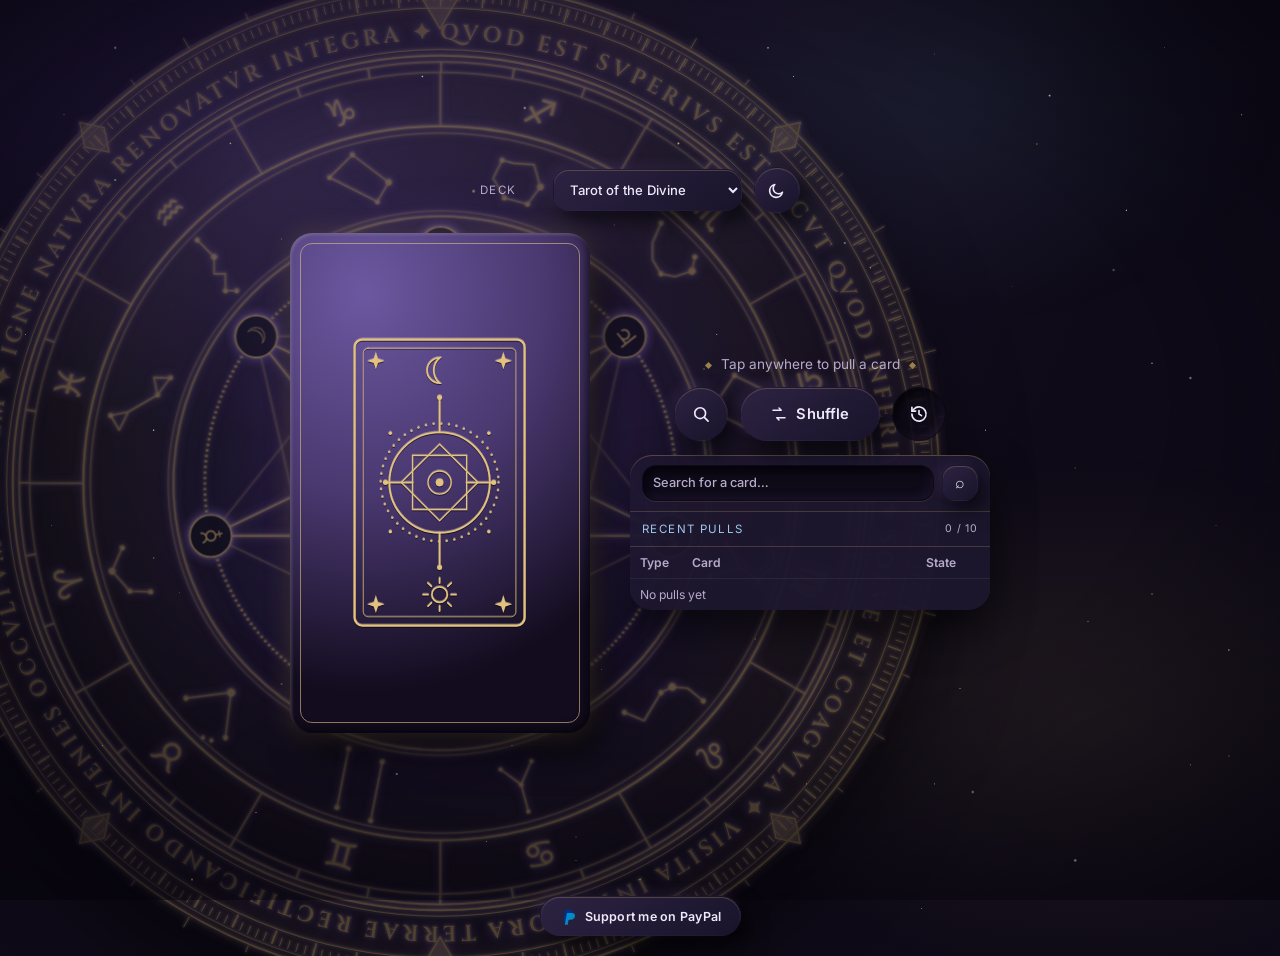
==== commit e036126a: "Make Soft Realism Dark the default theme; rearrange the bottom row - Soft Realism Dark replaces Myst" ====
--- a/index.html
+++ b/index.html
@@ -7,9 +7,10 @@
 <title>Tarot Pull</title>
 <link rel="manifest" href="manifest.json">
 <link rel="apple-touch-icon" href="icons/icon-192.png">
-<link rel="stylesheet" href="style.css?v=20261025-6">
+<link rel="stylesheet" href="style.css?v=20261029-2">
 <link rel="stylesheet" href="dice.css?v=20261025-3">
 <link rel="stylesheet" href="realms.css?v=20261025-8">
+<link rel="stylesheet" href="soft.css?v=20261029-2">
 <script>
   // Put the saved theme on before the first paint, so the default theme
   // doesn't flash first, and tint the browser chrome to match. script.js
@@ -196,6 +197,37 @@
           <option value="archetypes">Archetypes</option>
           <option value="dice">Magic Ask Ball</option>
         </select>
+
+        <div class="menu-wrap theme-wrap" id="themeSwitcher">
+          <button class="menu-toggle theme-toggle" id="themeToggle" type="button" aria-label="Change design theme" aria-expanded="false" aria-controls="themeMenu"></button>
+          <div class="theme-menu" id="themeMenu" hidden>
+            <p class="theme-menu-title">Theme</p>
+            <button class="theme-option" data-theme-value="" type="button">
+              <span class="theme-swatch theme-swatch-dark"></span>
+              Soft Realism Dark <em class="theme-current-tag" hidden>(current)</em>
+            </button>
+            <button class="theme-option" data-theme-value="holo" type="button">
+              <span class="theme-swatch theme-swatch-holo"></span>
+              Holographic Foil <em class="theme-current-tag" hidden>(current)</em>
+            </button>
+            <button class="theme-option" data-theme-value="terminal" type="button">
+              <span class="theme-swatch theme-swatch-terminal"></span>
+              Glitch Terminal <em class="theme-current-tag" hidden>(current)</em>
+            </button>
+            <button class="theme-option" data-theme-value="bloodmoon" type="button">
+              <span class="theme-swatch theme-swatch-bloodmoon"></span>
+              Blood Moon <em class="theme-current-tag" hidden>(current)</em>
+            </button>
+            <button class="theme-option" data-theme-value="deco" type="button">
+              <span class="theme-swatch theme-swatch-deco"></span>
+              Art Deco Luxe <em class="theme-current-tag" hidden>(current)</em>
+            </button>
+            <button class="theme-option" data-theme-value="soft" type="button">
+              <span class="theme-swatch theme-swatch-soft"></span>
+              Soft Realism Light <em class="theme-current-tag" hidden>(current)</em>
+            </button>
+          </div>
+        </div>
       </div>
 
       <div class="spread-menu" id="spreadMenu" hidden></div>
@@ -500,41 +532,22 @@
       <p class="hint" id="hint">Tap anywhere to pull a card</p>
 
       <div class="controls">
-        <button class="btn btn-secondary" id="shuffleBtn" type="button">Shuffle</button>
+        <button class="menu-toggle search-toggle" id="searchToggle" type="button" aria-label="Search for a card" aria-controls="historyPanel">
+          <svg viewBox="0 0 24 24" width="20" height="20" fill="none" stroke="currentColor" stroke-width="2" stroke-linecap="round" aria-hidden="true"><circle cx="11" cy="11" r="6.5"/><path d="M16 16l4.5 4.5"/></svg>
+        </button>
+
+        <button class="btn btn-secondary" id="shuffleBtn" type="button">
+          <svg class="btn-icon" viewBox="0 0 24 24" width="18" height="18" fill="none" stroke="currentColor" stroke-width="2" stroke-linecap="round" stroke-linejoin="round" aria-hidden="true"><path d="M4 7h11l-3-3M20 17H9l3 3"/></svg>
+          <span id="shuffleLabel">Shuffle</span>
+        </button>
 
         <div class="menu-wrap">
-          <button class="menu-toggle" id="menuToggle" type="button" aria-label="Toggle history" aria-controls="historyPanel" aria-expanded="false">
+          <button class="menu-toggle history-toggle" id="menuToggle" type="button" aria-label="Recent pulls" aria-controls="historyPanel" aria-expanded="false">
+            <svg class="history-icon" viewBox="0 0 24 24" width="20" height="20" fill="none" stroke="currentColor" stroke-width="2" stroke-linecap="round" stroke-linejoin="round" aria-hidden="true"><path d="M3.5 12a8.5 8.5 0 1 0 2.5-6L3.5 8.5"/><path d="M3.5 4v4.5H8"/><path d="M12 8v4l3 2"/></svg>
             <span></span>
             <span></span>
             <span></span>
           </button>
-        </div>
-
-        <div class="menu-wrap theme-wrap" id="themeSwitcher">
-          <button class="menu-toggle theme-toggle" id="themeToggle" type="button" aria-label="Change design theme" aria-expanded="false" aria-controls="themeMenu"></button>
-          <div class="theme-menu" id="themeMenu" hidden>
-            <p class="theme-menu-title">Theme</p>
-            <button class="theme-option" data-theme-value="" type="button">
-              <span class="theme-swatch theme-swatch-mystic"></span>
-              Mystic Violet <em class="theme-current-tag" hidden>(current)</em>
-            </button>
-            <button class="theme-option" data-theme-value="holo" type="button">
-              <span class="theme-swatch theme-swatch-holo"></span>
-              Holographic Foil <em class="theme-current-tag" hidden>(current)</em>
-            </button>
-            <button class="theme-option" data-theme-value="terminal" type="button">
-              <span class="theme-swatch theme-swatch-terminal"></span>
-              Glitch Terminal <em class="theme-current-tag" hidden>(current)</em>
-            </button>
-            <button class="theme-option" data-theme-value="bloodmoon" type="button">
-              <span class="theme-swatch theme-swatch-bloodmoon"></span>
-              Blood Moon <em class="theme-current-tag" hidden>(current)</em>
-            </button>
-            <button class="theme-option" data-theme-value="deco" type="button">
-              <span class="theme-swatch theme-swatch-deco"></span>
-              Art Deco Luxe <em class="theme-current-tag" hidden>(current)</em>
-            </button>
-          </div>
         </div>
       </div>
 
@@ -629,7 +642,7 @@
   </a>
 </footer>
 
-<script src="script.js?v=20261025-7"></script>
+<script src="script.js?v=20261029-2"></script>
 <script src="realms.js?v=20261025-5"></script>
 </body>
 </html>
--- a/style.css
+++ b/style.css
@@ -1662,6 +1662,49 @@
   border-color: var(--gold);
 }
 
+/* The bottom row: search, Shuffle, recent pulls. In dice mode there's
+   nothing to search, and the right-hand button opens the die's
+   settings, so it shows the plain menu bars instead of the clock. */
+.btn-secondary {
+  display: inline-flex;
+  align-items: center;
+  justify-content: center;
+  gap: 8px;
+}
+
+.btn-icon {
+  flex: 0 0 auto;
+}
+
+.history-toggle span,
+body.is-dice-mode .history-icon,
+body.is-dice-mode .btn-icon,
+body.is-dice-mode .search-toggle {
+  display: none;
+}
+
+body.is-dice-mode .history-toggle span {
+  display: block;
+}
+
+/* The theme switcher sits at the end of the deck row, its menu
+   dropping down under it. */
+.deck-selector select {
+  margin-left: auto;
+}
+
+.deck-selector .theme-wrap {
+  color: var(--ink);
+  font-size: 1rem;
+  letter-spacing: normal;
+  text-transform: none;
+}
+
+.deck-selector .theme-menu {
+  top: calc(100% + 10px);
+  bottom: auto;
+}
+
 .card-search {
   display: flex;
   align-items: center;
@@ -3268,10 +3311,6 @@
   flex: 0 0 18px;
 }
 
-.theme-swatch-mystic {
-  background: linear-gradient(135deg, #d8b76a 0%, #0a0714 60%);
-}
-
 .theme-swatch-holo {
   background: linear-gradient(135deg, #ff9ad5 0%, #a1c4fd 33%, #fbe8a6 66%, #a1ffce 100%);
 }
--- a/soft.css
+++ b/soft.css
@@ -0,0 +1,239 @@
+/* ================================================================
+   Soft Realism: matte, softly lit surfaces that sit above the table
+   (raised) or are pressed into it (wells), in two lights.
+   - Soft Realism Dark, the default theme (no data-theme): the starry
+     sigil atmosphere in style.css, its sigil carved into a lacquer
+     medallion, on these surfaces.
+   - Soft Realism Light (data-theme="soft"): lilac porcelain, a plum
+     lacquer card back, gold leaf.
+   Static shadows only: nothing here animates a shadow or a filter.
+   ================================================================ */
+
+[data-theme="soft"] {
+  color-scheme: light;
+  --bg: #e6e1ec;
+  --chrome: #e6e1ec;
+  --bg-glow: #f3f0f7;
+  --surface: #ece7f2;
+  --surface-line: rgba(92, 76, 120, 0.16);
+  --gold: #7a5c22;
+  --gold-dim: #9c8456;
+  --ink: #2e2440;
+  --ink-dim: #5e5470;
+  --lavender: #4b3a6b;
+
+  --card-shadow: 14px 22px 34px rgba(46, 36, 64, 0.3), -6px -6px 16px rgba(255, 255, 255, 0.6);
+  --description-bg: #e4deeb;
+  --panel-bg: #eee9f3;
+
+  --soft-raised-bg: linear-gradient(145deg, #f4f1f8, #ded8e6);
+  --soft-raised-shadow: -6px -6px 14px rgba(255, 255, 255, 0.9), 8px 10px 20px rgba(92, 76, 120, 0.26);
+  --soft-pressed-shadow: inset 4px 4px 9px rgba(92, 76, 120, 0.24), inset -4px -4px 9px rgba(255, 255, 255, 0.85);
+  --soft-well-bg: #e3ddea;
+  --soft-well-shadow: inset 5px 5px 10px rgba(92, 76, 120, 0.22), inset -5px -5px 10px rgba(255, 255, 255, 0.85);
+  --soft-panel-shadow: inset 0 2px 2px rgba(255, 255, 255, 0.95), 0 18px 40px rgba(46, 36, 64, 0.22), -6px -6px 16px rgba(255, 255, 255, 0.6);
+  --soft-face-bg: linear-gradient(150deg, #fbf9fc 0%, #eee9f3 60%, #e2dbea 100%);
+  --soft-face-bevel: inset 2px 2px 2px rgba(255, 255, 255, 0.95), inset -3px -4px 8px rgba(92, 76, 120, 0.18);
+  --soft-art-shadow: inset 3px 4px 10px rgba(20, 12, 36, 0.45), inset -2px -2px 4px rgba(255, 255, 255, 0.3);
+  --soft-back-bg: radial-gradient(120% 80% at 25% 12%, #7e6ba3 0%, #4b3a6b 52%, #2f2347 100%);
+  --soft-back-ink: #e8ce96;
+  --soft-back-shadow: inset 2px 2px 3px rgba(255, 255, 255, 0.35), inset -3px -4px 8px rgba(20, 12, 36, 0.45);
+  --soft-pool: rgba(201, 163, 92, 0.24);
+}
+
+:root:not([data-theme]) {
+  --bg: #0e0a17;
+  --chrome: #0e0a17;
+  --bg-glow: #1a1328;
+  --surface: #1e1730;
+  --surface-line: rgba(216, 183, 106, 0.22);
+  --gold: #d8b76a;
+  --gold-dim: #9c8248;
+  --ink: #efe8fa;
+  --ink-dim: #b7abcb;
+  --lavender: #9fc9ee;
+
+  --card-shadow: 0 0 26px rgba(216, 183, 106, 0.18), 14px 22px 34px rgba(0, 0, 0, 0.65);
+  --description-bg: rgba(14, 10, 23, 0.82);
+  --panel-bg: rgba(30, 23, 46, 0.96);
+
+  --soft-raised-bg: linear-gradient(145deg, #2c2342, #19132a);
+  --soft-raised-shadow: inset 0 1px 0 rgba(216, 183, 106, 0.25), -5px -5px 12px rgba(140, 110, 200, 0.1), 8px 10px 20px rgba(0, 0, 0, 0.6);
+  --soft-pressed-shadow: inset 4px 4px 9px rgba(0, 0, 0, 0.65), inset -3px -3px 8px rgba(140, 110, 200, 0.12);
+  --soft-well-bg: rgba(12, 9, 20, 0.85);
+  --soft-well-shadow: inset 5px 5px 10px rgba(0, 0, 0, 0.65), inset -4px -4px 10px rgba(140, 110, 200, 0.1), 0 1px 0 rgba(216, 183, 106, 0.12);
+  --soft-panel-shadow: inset 0 1px 0 rgba(216, 183, 106, 0.3), 0 18px 40px rgba(0, 0, 0, 0.55);
+  --soft-face-bg: linear-gradient(150deg, #2b2140 0%, #1c1529 60%, #140f1f 100%);
+  --soft-face-bevel: inset 2px 2px 2px rgba(255, 240, 220, 0.1), inset -3px -4px 8px rgba(0, 0, 0, 0.55);
+  --soft-art-shadow: inset 0 0 0 1px rgba(216, 183, 106, 0.4), inset 3px 4px 10px rgba(0, 0, 0, 0.7), inset -2px -2px 4px rgba(255, 240, 220, 0.12);
+  --soft-back-bg: radial-gradient(120% 80% at 25% 12%, #6b58a0 0%, #4a3870 50%, #120c1e 100%);
+  --soft-back-ink: #e2c27e;
+  --soft-back-shadow: inset 2px 2px 3px rgba(255, 240, 220, 0.18), inset -3px -4px 8px rgba(0, 0, 0, 0.6);
+  --soft-pool: rgba(216, 183, 106, 0.2);
+}
+
+:root:is([data-theme="soft"], :not([data-theme])) {
+  --font-display: 'Cormorant Garamond', serif;
+  --font-description: 'Cormorant Garamond', serif;
+  --font-plate: 'Cormorant Garamond', serif;
+  --radius-card: 22px;
+  --radius-art: 14px;
+  --radius-pill: 999px;
+  --radius-icon: 50%;
+}
+
+/* ---- The table ---- */
+
+:root[data-theme="soft"] body {
+  background: radial-gradient(120% 70% at 30% 0%, #f3f0f7 0%, #e6e1ec 55%, #dcd5e5 100%) fixed;
+}
+
+/* A pool of light under the card. The dark theme has its own in
+   style.css. */
+:root[data-theme="soft"] .card-slot::before {
+  content: "";
+  position: absolute;
+  inset: -12% -28%;
+  z-index: -1;
+  border-radius: 50%;
+  background: radial-gradient(closest-side, var(--soft-pool), transparent 100%);
+  pointer-events: none;
+}
+
+/* The dark theme's sigil is carved into a lacquer medallion. The bevel is
+   painted once behind the turning wheels; the engraving's light and
+   shadow are drawn into each wheel's own layer, so turning them stays
+   a plain compositor rotation. */
+:root:not([data-theme]) .motif-sigil::before {
+  content: "";
+  position: absolute;
+  inset: 1.5%;
+  border-radius: 50%;
+  background: radial-gradient(circle at 38% 30%, rgba(255, 255, 255, 0.045), rgba(255, 255, 255, 0) 55%);
+  box-shadow: inset 4px 5px 8px rgba(255, 240, 220, 0.06), inset -10px -14px 26px rgba(0, 0, 0, 0.55), 0 40px 80px rgba(0, 0, 0, 0.5);
+}
+
+:root:not([data-theme]) .sigil-layer {
+  filter: drop-shadow(0 1.2px 0.6px rgba(0, 0, 0, 0.9)) drop-shadow(0 -0.6px 0 rgba(255, 236, 200, 0.28));
+}
+
+/* ---- The card ---- */
+
+:root:is([data-theme="soft"], :not([data-theme])) .card-face {
+  border: none;
+  background: var(--soft-face-bg);
+  box-shadow: var(--soft-face-bevel), var(--card-shadow);
+}
+
+:root:is([data-theme="soft"], :not([data-theme])) .card-back,
+:root:is([data-theme="soft"], :not([data-theme])) .deck-card {
+  background: var(--soft-back-bg);
+  box-shadow: var(--soft-back-shadow), var(--card-shadow);
+}
+
+:root:is([data-theme="soft"], :not([data-theme])) .card-back {
+  color: var(--soft-back-ink);
+  outline: 1.5px solid color-mix(in srgb, var(--soft-back-ink) 60%, transparent);
+  outline-offset: -11px;
+}
+
+:root:is([data-theme="soft"], :not([data-theme])) .deck-card {
+  border: none;
+}
+
+:root:is([data-theme="soft"], :not([data-theme])) .back-motif {
+  color: var(--soft-back-ink);
+  filter: drop-shadow(0 1px 0 rgba(0, 0, 0, 0.55)) drop-shadow(0 -0.5px 0 rgba(255, 236, 200, 0.35));
+}
+
+:root:is([data-theme="soft"], :not([data-theme])) .card-art {
+  outline: none;
+  box-shadow: var(--soft-art-shadow);
+}
+
+:root:is([data-theme="soft"], :not([data-theme])) .card-title {
+  text-transform: none;
+  letter-spacing: 0.01em;
+  font-size: clamp(1.45rem, 7vw, 1.85rem);
+  line-height: 1.1;
+}
+
+:root:not([data-theme]) .card-title {
+  color: #f1e6c8;
+  text-shadow: 0 1px 0 rgba(0, 0, 0, 0.8), 0 0 14px rgba(216, 183, 106, 0.3);
+}
+
+:root:is([data-theme="soft"], :not([data-theme])) .card-description {
+  border: none;
+  border-radius: 18px;
+  background: var(--soft-well-bg);
+  box-shadow: var(--soft-well-shadow);
+  font-size: 1.05rem;
+  line-height: 1.35;
+}
+
+/* ---- Controls: raised to press, wells to type into ---- */
+
+:root:is([data-theme="soft"], :not([data-theme])) :is(.btn-secondary, .menu-toggle, .search-btn, .flip-btn, .donate-link, .deck-selector select) {
+  border-color: transparent;
+  background: var(--soft-raised-bg);
+  box-shadow: var(--soft-raised-shadow);
+  color: var(--ink);
+}
+
+:root:is([data-theme="soft"], :not([data-theme])) .btn-secondary {
+  min-height: 54px;
+}
+
+:root:is([data-theme="soft"], :not([data-theme])) .deck-selector select {
+  border-radius: 16px;
+}
+
+:root:is([data-theme="soft"], :not([data-theme])) :is(.menu-toggle[aria-expanded="true"], .btn-secondary:active, .menu-toggle:active, .search-btn:active, .flip-btn:active) {
+  background: var(--soft-well-bg);
+  box-shadow: var(--soft-pressed-shadow);
+}
+
+:root:is([data-theme="soft"], :not([data-theme])) .card-search-input {
+  border-color: transparent;
+  border-radius: 14px;
+  background: var(--soft-well-bg);
+  box-shadow: var(--soft-well-shadow);
+}
+
+:root:is([data-theme="soft"], :not([data-theme])) :is(.history-panel, .theme-menu) {
+  border: none;
+  border-radius: 22px;
+  background: var(--panel-bg);
+  box-shadow: var(--soft-panel-shadow);
+}
+
+:root[data-theme="soft"] .theme-swatch {
+  border-color: rgba(46, 36, 64, 0.25);
+}
+
+.theme-swatch-soft {
+  background: linear-gradient(135deg, #f4f1f8 0%, #b9aecb 55%, #4b3a6b 100%);
+}
+
+.theme-swatch-dark {
+  background: linear-gradient(135deg, #e2c27e 0%, #4a3870 45%, #0e0a17 100%);
+}
+
+/* The bottom row's round buttons, a little larger, as in the mock-up. */
+:root:is([data-theme="soft"], :not([data-theme])) .controls .menu-toggle {
+  width: 54px;
+  height: 54px;
+  min-width: 54px;
+  min-height: 54px;
+  flex-basis: 54px;
+}
+
+/* The flip button is small: a full raised shadow swamps it, and on a
+   reversed card (whose face is inverted) it reads as a dark blot. */
+:root:is([data-theme="soft"], :not([data-theme])) .flip-btn {
+  width: 26px;
+  height: 26px;
+  min-width: 26px;
+  box-shadow: inset 0 1px 1px rgba(255, 255, 255, 0.25), 2px 3px 6px rgba(20, 12, 36, 0.3);
+}
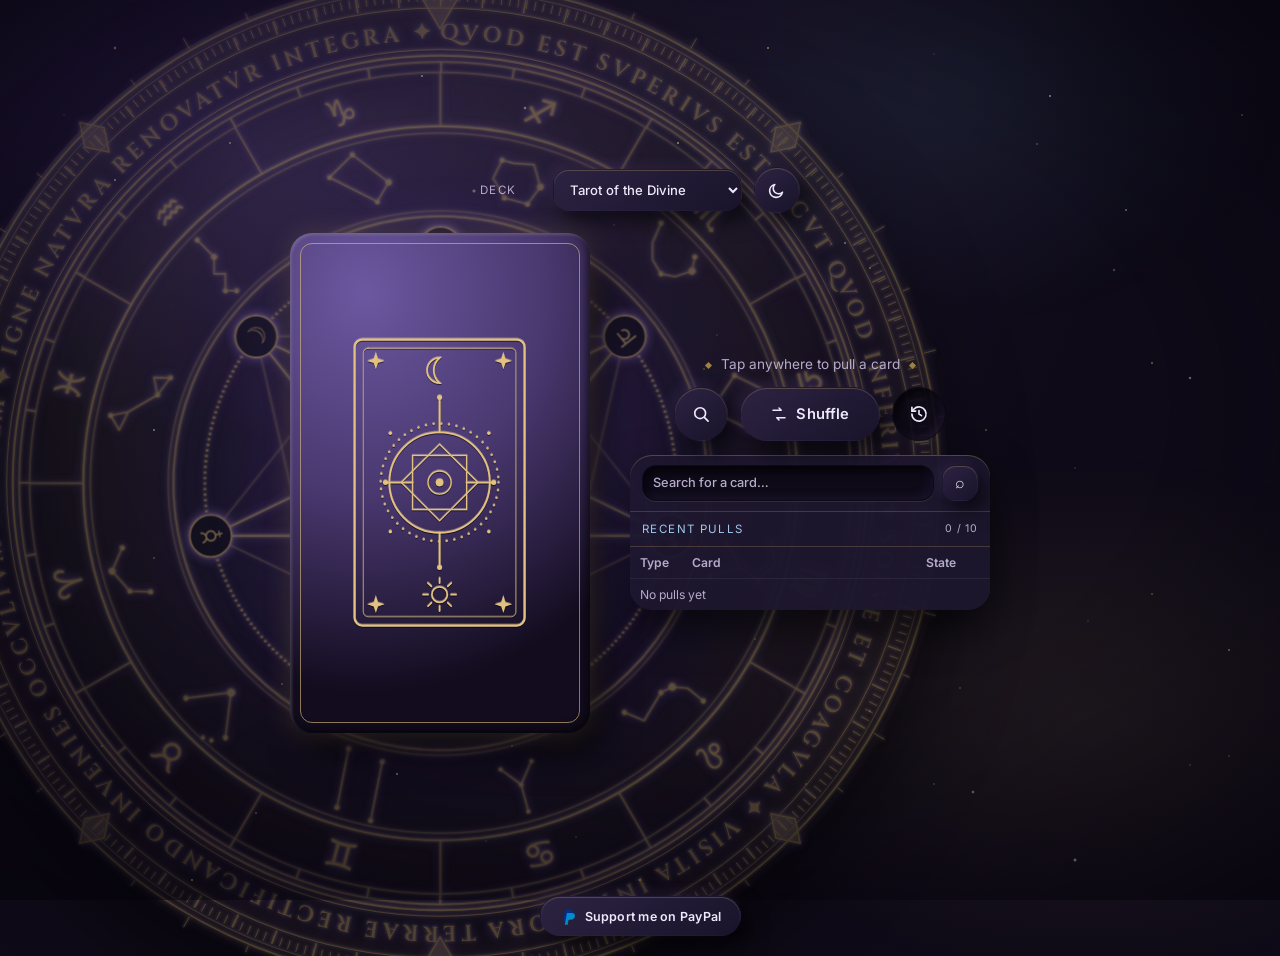
==== commit 93cabb93: "Mystic Violet is the soft-realism dark theme; drop the light one; optimise - The soft-realism dark t" ====
--- a/index.html
+++ b/index.html
@@ -7,10 +7,9 @@
 <title>Tarot Pull</title>
 <link rel="manifest" href="manifest.json">
 <link rel="apple-touch-icon" href="icons/icon-192.png">
-<link rel="stylesheet" href="style.css?v=20261029-2">
+<link rel="stylesheet" href="style.css?v=20261029-3">
 <link rel="stylesheet" href="dice.css?v=20261025-3">
 <link rel="stylesheet" href="realms.css?v=20261025-8">
-<link rel="stylesheet" href="soft.css?v=20261029-2">
 <script>
   // Put the saved theme on before the first paint, so the default theme
   // doesn't flash first, and tint the browser chrome to match. script.js
@@ -24,9 +23,9 @@
     } catch (err) {}
   })();
 </script>
-<link rel="preconnect" href="https://fonts.googleapis.com">
+<link rel="preconnect" href="https://fonts.googleapis.com" crossorigin>
 <link rel="preconnect" href="https://fonts.gstatic.com" crossorigin>
-<link href="https://fonts.googleapis.com/css2?family=Cormorant+Garamond:ital,wght@0,500;0,600;1,500&family=Grenze+Gotisch:wght@400;500;600&family=Inter:wght@400;500;600;700&family=Cinzel:wght@500;600&family=Cinzel+Decorative:wght@400;700;900&family=Space+Mono:wght@400;700&family=Space+Grotesk:wght@500;700&family=Marck+Script&display=swap" rel="stylesheet">
+<link href="https://fonts.googleapis.com/css2?family=Cormorant+Garamond:ital,wght@0,500;0,600;1,500&family=Grenze+Gotisch:wght@400;500;600&family=Inter:wght@400;500;600;700&family=Cinzel:wght@500;600&family=Cinzel+Decorative:wght@400;700;900&family=Space+Mono:wght@400;700&family=Space+Grotesk:wght@500;700&family=Marck+Script&display=swap" rel="stylesheet" crossorigin>
 </head>
 <body>
 
@@ -203,8 +202,8 @@
           <div class="theme-menu" id="themeMenu" hidden>
             <p class="theme-menu-title">Theme</p>
             <button class="theme-option" data-theme-value="" type="button">
-              <span class="theme-swatch theme-swatch-dark"></span>
-              Soft Realism Dark <em class="theme-current-tag" hidden>(current)</em>
+              <span class="theme-swatch theme-swatch-mystic"></span>
+              Mystic Violet <em class="theme-current-tag" hidden>(current)</em>
             </button>
             <button class="theme-option" data-theme-value="holo" type="button">
               <span class="theme-swatch theme-swatch-holo"></span>
@@ -221,10 +220,6 @@
             <button class="theme-option" data-theme-value="deco" type="button">
               <span class="theme-swatch theme-swatch-deco"></span>
               Art Deco Luxe <em class="theme-current-tag" hidden>(current)</em>
-            </button>
-            <button class="theme-option" data-theme-value="soft" type="button">
-              <span class="theme-swatch theme-swatch-soft"></span>
-              Soft Realism Light <em class="theme-current-tag" hidden>(current)</em>
             </button>
           </div>
         </div>
@@ -642,7 +637,7 @@
   </a>
 </footer>
 
-<script src="script.js?v=20261029-2"></script>
+<script src="script.js?v=20261029-3"></script>
 <script src="realms.js?v=20261025-5"></script>
 </body>
 </html>
--- a/style.css
+++ b/style.css
@@ -167,56 +167,160 @@
 
 body {
   background-color: var(--bg);
+  /* Each star is a 6px tile placed on its point (the calc() puts the
+     tile's centre where the page-sized gradient's centre used to be):
+     the same dots, but only the few tiles that hold one get drawn. The
+     two twinkling star layers below are built the same way. */
   background-image:
-    radial-gradient(0.8px 0.8px at 5% 12%, var(--gold), transparent),
-    radial-gradient(1.2px 1.2px at 12% 45%, rgba(241,243,247,0.85), transparent),
-    radial-gradient(0.9px 0.9px at 8% 78%, var(--gold), transparent),
-    radial-gradient(1.5px 1.5px at 15% 92%, var(--gold), transparent),
-    radial-gradient(0.7px 0.7px at 22% 25%, var(--gold), transparent),
-    radial-gradient(1px 1px at 28% 60%, var(--gold), transparent),
-    radial-gradient(1.3px 1.3px at 33% 8%, rgba(241,243,247,0.85), transparent),
-    radial-gradient(0.8px 0.8px at 38% 88%, var(--gold), transparent),
-    radial-gradient(1px 1px at 42% 35%, var(--gold), transparent),
-    radial-gradient(0.7px 0.7px at 47% 70%, var(--gold), transparent),
-    radial-gradient(1.6px 1.6px at 53% 15%, var(--gold), transparent),
-    radial-gradient(1px 1px at 58% 50%, rgba(241,243,247,0.85), transparent),
-    radial-gradient(0.9px 0.9px at 63% 82%, var(--gold), transparent),
-    radial-gradient(1.2px 1.2px at 68% 28%, var(--gold), transparent),
-    radial-gradient(0.7px 0.7px at 72% 95%, var(--gold), transparent),
-    radial-gradient(1px 1px at 77% 45%, var(--gold), transparent),
-    radial-gradient(1.5px 1.5px at 82% 10%, rgba(241,243,247,0.85), transparent),
-    radial-gradient(0.8px 0.8px at 85% 65%, var(--gold), transparent),
-    radial-gradient(1.1px 1.1px at 90% 38%, var(--gold), transparent),
-    radial-gradient(0.9px 0.9px at 93% 80%, var(--gold), transparent),
-    radial-gradient(0.7px 0.7px at 4% 55%, var(--gold), transparent),
-    radial-gradient(1.3px 1.3px at 18% 15%, var(--gold), transparent),
-    radial-gradient(0.8px 0.8px at 25% 72%, rgba(241,243,247,0.85), transparent),
-    radial-gradient(1px 1px at 35% 50%, var(--gold), transparent),
-    radial-gradient(0.7px 0.7px at 45% 90%, var(--gold), transparent),
-    radial-gradient(1.4px 1.4px at 60% 5%, var(--gold), transparent),
-    radial-gradient(0.9px 0.9px at 75% 72%, var(--gold), transparent),
-    radial-gradient(1.1px 1.1px at 88% 22%, rgba(241,243,247,0.85), transparent),
-    radial-gradient(0.7px 0.7px at 95% 55%, var(--gold), transparent),
-    radial-gradient(1px 1px at 97% 12%, var(--gold), transparent),
-    radial-gradient(0.6px 0.6px at 2% 35%, var(--gold), transparent),
-    radial-gradient(1.8px 1.8px at 9% 5%, rgba(230,178,120,0.85), transparent),
-    radial-gradient(0.5px 0.5px at 14% 62%, var(--gold), transparent),
-    radial-gradient(1px 1px at 20% 85%, rgba(241,243,247,0.8), transparent),
-    radial-gradient(0.7px 0.7px at 30% 40%, var(--gold), transparent),
-    radial-gradient(2.2px 2.2px at 37% 20%, rgba(230,178,120,0.7), transparent),
-    radial-gradient(0.5px 0.5px at 44% 65%, var(--gold), transparent),
-    radial-gradient(1.2px 1.2px at 50% 92%, var(--gold), transparent),
-    radial-gradient(0.8px 0.8px at 56% 35%, rgba(241,243,247,0.8), transparent),
-    radial-gradient(0.6px 0.6px at 62% 8%, var(--gold), transparent),
-    radial-gradient(1.6px 1.6px at 68% 58%, rgba(230,178,120,0.8), transparent),
-    radial-gradient(0.9px 0.9px at 73% 82%, var(--gold), transparent),
-    radial-gradient(0.5px 0.5px at 79% 30%, var(--gold), transparent),
-    radial-gradient(2px 2px at 84% 90%, rgba(241,243,247,0.85), transparent),
-    radial-gradient(0.7px 0.7px at 91% 5%, var(--gold), transparent),
-    radial-gradient(1.3px 1.3px at 96% 68%, var(--gold), transparent),
-    radial-gradient(0.6px 0.6px at 6% 88%, rgba(230,178,120,0.75), transparent),
-    radial-gradient(1px 1px at 40% 78%, var(--gold), transparent),
+    radial-gradient(0.8px 0.8px at center, var(--gold), transparent),
+    radial-gradient(1.2px 1.2px at center, rgba(241,243,247,0.85), transparent),
+    radial-gradient(0.9px 0.9px at center, var(--gold), transparent),
+    radial-gradient(1.5px 1.5px at center, var(--gold), transparent),
+    radial-gradient(0.7px 0.7px at center, var(--gold), transparent),
+    radial-gradient(1px 1px at center, var(--gold), transparent),
+    radial-gradient(1.3px 1.3px at center, rgba(241,243,247,0.85), transparent),
+    radial-gradient(0.8px 0.8px at center, var(--gold), transparent),
+    radial-gradient(1px 1px at center, var(--gold), transparent),
+    radial-gradient(0.7px 0.7px at center, var(--gold), transparent),
+    radial-gradient(1.6px 1.6px at center, var(--gold), transparent),
+    radial-gradient(1px 1px at center, rgba(241,243,247,0.85), transparent),
+    radial-gradient(0.9px 0.9px at center, var(--gold), transparent),
+    radial-gradient(1.2px 1.2px at center, var(--gold), transparent),
+    radial-gradient(0.7px 0.7px at center, var(--gold), transparent),
+    radial-gradient(1px 1px at center, var(--gold), transparent),
+    radial-gradient(1.5px 1.5px at center, rgba(241,243,247,0.85), transparent),
+    radial-gradient(0.8px 0.8px at center, var(--gold), transparent),
+    radial-gradient(1.1px 1.1px at center, var(--gold), transparent),
+    radial-gradient(0.9px 0.9px at center, var(--gold), transparent),
+    radial-gradient(0.7px 0.7px at center, var(--gold), transparent),
+    radial-gradient(1.3px 1.3px at center, var(--gold), transparent),
+    radial-gradient(0.8px 0.8px at center, rgba(241,243,247,0.85), transparent),
+    radial-gradient(1px 1px at center, var(--gold), transparent),
+    radial-gradient(0.7px 0.7px at center, var(--gold), transparent),
+    radial-gradient(1.4px 1.4px at center, var(--gold), transparent),
+    radial-gradient(0.9px 0.9px at center, var(--gold), transparent),
+    radial-gradient(1.1px 1.1px at center, rgba(241,243,247,0.85), transparent),
+    radial-gradient(0.7px 0.7px at center, var(--gold), transparent),
+    radial-gradient(1px 1px at center, var(--gold), transparent),
+    radial-gradient(0.6px 0.6px at center, var(--gold), transparent),
+    radial-gradient(1.8px 1.8px at center, rgba(230,178,120,0.85), transparent),
+    radial-gradient(0.5px 0.5px at center, var(--gold), transparent),
+    radial-gradient(1px 1px at center, rgba(241,243,247,0.8), transparent),
+    radial-gradient(0.7px 0.7px at center, var(--gold), transparent),
+    radial-gradient(2.2px 2.2px at center, rgba(230,178,120,0.7), transparent),
+    radial-gradient(0.5px 0.5px at center, var(--gold), transparent),
+    radial-gradient(1.2px 1.2px at center, var(--gold), transparent),
+    radial-gradient(0.8px 0.8px at center, rgba(241,243,247,0.8), transparent),
+    radial-gradient(0.6px 0.6px at center, var(--gold), transparent),
+    radial-gradient(1.6px 1.6px at center, rgba(230,178,120,0.8), transparent),
+    radial-gradient(0.9px 0.9px at center, var(--gold), transparent),
+    radial-gradient(0.5px 0.5px at center, var(--gold), transparent),
+    radial-gradient(2px 2px at center, rgba(241,243,247,0.85), transparent),
+    radial-gradient(0.7px 0.7px at center, var(--gold), transparent),
+    radial-gradient(1.3px 1.3px at center, var(--gold), transparent),
+    radial-gradient(0.6px 0.6px at center, rgba(230,178,120,0.75), transparent),
+    radial-gradient(1px 1px at center, var(--gold), transparent),
     radial-gradient(ellipse at 50% 0%, var(--bg-glow) 0%, var(--bg) 55%);
+  background-size:
+    6px 6px,
+    6px 6px,
+    6px 6px,
+    6px 6px,
+    6px 6px,
+    6px 6px,
+    6px 6px,
+    6px 6px,
+    6px 6px,
+    6px 6px,
+    6px 6px,
+    6px 6px,
+    6px 6px,
+    6px 6px,
+    6px 6px,
+    6px 6px,
+    6px 6px,
+    6px 6px,
+    6px 6px,
+    6px 6px,
+    6px 6px,
+    6px 6px,
+    6px 6px,
+    6px 6px,
+    6px 6px,
+    6px 6px,
+    6px 6px,
+    6px 6px,
+    6px 6px,
+    6px 6px,
+    6px 6px,
+    6px 6px,
+    6px 6px,
+    6px 6px,
+    6px 6px,
+    6px 6px,
+    6px 6px,
+    6px 6px,
+    6px 6px,
+    6px 6px,
+    6px 6px,
+    6px 6px,
+    6px 6px,
+    6px 6px,
+    6px 6px,
+    6px 6px,
+    6px 6px,
+    6px 6px,
+    auto;
+  background-position:
+    calc(5% - 2.7px) calc(12% - 2.28px),
+    calc(12% - 2.28px) calc(45% - 0.3px),
+    calc(8% - 2.52px) calc(78% + 1.68px),
+    calc(15% - 2.1px) calc(92% + 2.52px),
+    calc(22% - 1.68px) calc(25% - 1.5px),
+    calc(28% - 1.32px) calc(60% + 0.6px),
+    calc(33% - 1.02px) calc(8% - 2.52px),
+    calc(38% - 0.72px) calc(88% + 2.28px),
+    calc(42% - 0.48px) calc(35% - 0.9px),
+    calc(47% - 0.18px) calc(70% + 1.2px),
+    calc(53% + 0.18px) calc(15% - 2.1px),
+    calc(58% + 0.48px) calc(50% + 0px),
+    calc(63% + 0.78px) calc(82% + 1.92px),
+    calc(68% + 1.08px) calc(28% - 1.32px),
+    calc(72% + 1.32px) calc(95% + 2.7px),
+    calc(77% + 1.62px) calc(45% - 0.3px),
+    calc(82% + 1.92px) calc(10% - 2.4px),
+    calc(85% + 2.1px) calc(65% + 0.9px),
+    calc(90% + 2.4px) calc(38% - 0.72px),
+    calc(93% + 2.58px) calc(80% + 1.8px),
+    calc(4% - 2.76px) calc(55% + 0.3px),
+    calc(18% - 1.92px) calc(15% - 2.1px),
+    calc(25% - 1.5px) calc(72% + 1.32px),
+    calc(35% - 0.9px) calc(50% + 0px),
+    calc(45% - 0.3px) calc(90% + 2.4px),
+    calc(60% + 0.6px) calc(5% - 2.7px),
+    calc(75% + 1.5px) calc(72% + 1.32px),
+    calc(88% + 2.28px) calc(22% - 1.68px),
+    calc(95% + 2.7px) calc(55% + 0.3px),
+    calc(97% + 2.82px) calc(12% - 2.28px),
+    calc(2% - 2.88px) calc(35% - 0.9px),
+    calc(9% - 2.46px) calc(5% - 2.7px),
+    calc(14% - 2.16px) calc(62% + 0.72px),
+    calc(20% - 1.8px) calc(85% + 2.1px),
+    calc(30% - 1.2px) calc(40% - 0.6px),
+    calc(37% - 0.78px) calc(20% - 1.8px),
+    calc(44% - 0.36px) calc(65% + 0.9px),
+    calc(50% + 0px) calc(92% + 2.52px),
+    calc(56% + 0.36px) calc(35% - 0.9px),
+    calc(62% + 0.72px) calc(8% - 2.52px),
+    calc(68% + 1.08px) calc(58% + 0.48px),
+    calc(73% + 1.38px) calc(82% + 1.92px),
+    calc(79% + 1.74px) calc(30% - 1.2px),
+    calc(84% + 2.04px) calc(90% + 2.4px),
+    calc(91% + 2.46px) calc(5% - 2.7px),
+    calc(96% + 2.76px) calc(68% + 1.08px),
+    calc(6% - 2.64px) calc(88% + 2.28px),
+    calc(40% - 0.6px) calc(78% + 1.68px),
+    0 0;
   background-repeat: no-repeat;
   transition: background-color 0.3s ease;
   color: var(--ink);
@@ -235,6 +339,14 @@
   user-select: none;
   overflow-x: hidden;
   overflow-y: auto;
+}
+
+/* Themes that replace the body's background image draw it whole. */
+[data-theme="holo"] body,
+[data-theme="terminal"] body,
+[data-theme="bloodmoon"] body {
+  background-size: auto;
+  background-position: 0 0;
 }
 
 /* Holds SVG filter definitions only; kept out of the flex flow so it
@@ -3014,18 +3126,45 @@
 
 :root:not([data-theme]) .motif-stars {
   background-image:
-    radial-gradient(1.6px 1.6px at 9% 20%, #fff, transparent),
-    radial-gradient(1.2px 1.2px at 27% 33%, var(--gold), transparent),
-    radial-gradient(1.8px 1.8px at 41% 12%, #fff, transparent),
-    radial-gradient(1.1px 1.1px at 55% 41%, var(--gold), transparent),
-    radial-gradient(1.5px 1.5px at 66% 27%, #fff, transparent),
-    radial-gradient(1.2px 1.2px at 81% 16%, var(--gold), transparent),
-    radial-gradient(1.7px 1.7px at 93% 42%, #fff, transparent),
-    radial-gradient(1.2px 1.2px at 12% 62%, var(--gold), transparent),
-    radial-gradient(1.6px 1.6px at 31% 86%, #fff, transparent),
-    radial-gradient(1.1px 1.1px at 59% 71%, var(--gold), transparent),
-    radial-gradient(1.8px 1.8px at 76% 88%, #fff, transparent),
-    radial-gradient(1.3px 1.3px at 90% 66%, var(--gold), transparent);
+    radial-gradient(1.6px 1.6px at center, #fff, transparent),
+    radial-gradient(1.2px 1.2px at center, var(--gold), transparent),
+    radial-gradient(1.8px 1.8px at center, #fff, transparent),
+    radial-gradient(1.1px 1.1px at center, var(--gold), transparent),
+    radial-gradient(1.5px 1.5px at center, #fff, transparent),
+    radial-gradient(1.2px 1.2px at center, var(--gold), transparent),
+    radial-gradient(1.7px 1.7px at center, #fff, transparent),
+    radial-gradient(1.2px 1.2px at center, var(--gold), transparent),
+    radial-gradient(1.6px 1.6px at center, #fff, transparent),
+    radial-gradient(1.1px 1.1px at center, var(--gold), transparent),
+    radial-gradient(1.8px 1.8px at center, #fff, transparent),
+    radial-gradient(1.3px 1.3px at center, var(--gold), transparent);
+  background-size:
+    6px 6px,
+    6px 6px,
+    6px 6px,
+    6px 6px,
+    6px 6px,
+    6px 6px,
+    6px 6px,
+    6px 6px,
+    6px 6px,
+    6px 6px,
+    6px 6px,
+    6px 6px;
+  background-position:
+    calc(9% - 2.46px) calc(20% - 1.8px),
+    calc(27% - 1.38px) calc(33% - 1.02px),
+    calc(41% - 0.54px) calc(12% - 2.28px),
+    calc(55% + 0.3px) calc(41% - 0.54px),
+    calc(66% + 0.96px) calc(27% - 1.38px),
+    calc(81% + 1.86px) calc(16% - 2.04px),
+    calc(93% + 2.58px) calc(42% - 0.48px),
+    calc(12% - 2.28px) calc(62% + 0.72px),
+    calc(31% - 1.14px) calc(86% + 2.16px),
+    calc(59% + 0.54px) calc(71% + 1.26px),
+    calc(76% + 1.56px) calc(88% + 2.28px),
+    calc(90% + 2.4px) calc(66% + 0.96px);
+  background-repeat: no-repeat;
 }
 
 :root:not([data-theme]) .motif-stars::after {
@@ -3033,18 +3172,45 @@
   position: absolute;
   inset: 0;
   background-image:
-    radial-gradient(1.4px 1.4px at 18% 8%, var(--gold), transparent),
-    radial-gradient(1.8px 1.8px at 36% 48%, #fff, transparent),
-    radial-gradient(1.2px 1.2px at 48% 25%, var(--gold), transparent),
-    radial-gradient(1.6px 1.6px at 62% 58%, #fff, transparent),
-    radial-gradient(1.1px 1.1px at 73% 6%, var(--gold), transparent),
-    radial-gradient(1.7px 1.7px at 87% 30%, #fff, transparent),
-    radial-gradient(1.3px 1.3px at 6% 44%, var(--gold), transparent),
-    radial-gradient(1.5px 1.5px at 22% 76%, #fff, transparent),
-    radial-gradient(1.2px 1.2px at 45% 93%, var(--gold), transparent),
-    radial-gradient(1.7px 1.7px at 68% 79%, #fff, transparent),
-    radial-gradient(1.1px 1.1px at 84% 52%, var(--gold), transparent),
-    radial-gradient(1.4px 1.4px at 96% 84%, #fff, transparent);
+    radial-gradient(1.4px 1.4px at center, var(--gold), transparent),
+    radial-gradient(1.8px 1.8px at center, #fff, transparent),
+    radial-gradient(1.2px 1.2px at center, var(--gold), transparent),
+    radial-gradient(1.6px 1.6px at center, #fff, transparent),
+    radial-gradient(1.1px 1.1px at center, var(--gold), transparent),
+    radial-gradient(1.7px 1.7px at center, #fff, transparent),
+    radial-gradient(1.3px 1.3px at center, var(--gold), transparent),
+    radial-gradient(1.5px 1.5px at center, #fff, transparent),
+    radial-gradient(1.2px 1.2px at center, var(--gold), transparent),
+    radial-gradient(1.7px 1.7px at center, #fff, transparent),
+    radial-gradient(1.1px 1.1px at center, var(--gold), transparent),
+    radial-gradient(1.4px 1.4px at center, #fff, transparent);
+  background-size:
+    6px 6px,
+    6px 6px,
+    6px 6px,
+    6px 6px,
+    6px 6px,
+    6px 6px,
+    6px 6px,
+    6px 6px,
+    6px 6px,
+    6px 6px,
+    6px 6px,
+    6px 6px;
+  background-position:
+    calc(18% - 1.92px) calc(8% - 2.52px),
+    calc(36% - 0.84px) calc(48% - 0.12px),
+    calc(48% - 0.12px) calc(25% - 1.5px),
+    calc(62% + 0.72px) calc(58% + 0.48px),
+    calc(73% + 1.38px) calc(6% - 2.64px),
+    calc(87% + 2.22px) calc(30% - 1.2px),
+    calc(6% - 2.64px) calc(44% - 0.36px),
+    calc(22% - 1.68px) calc(76% + 1.56px),
+    calc(45% - 0.3px) calc(93% + 2.58px),
+    calc(68% + 1.08px) calc(79% + 1.74px),
+    calc(84% + 2.04px) calc(52% + 0.12px),
+    calc(96% + 2.76px) calc(84% + 2.04px);
+  background-repeat: no-repeat;
   animation-duration: 7.2s;
   animation-delay: -3s;
 }
@@ -3326,3 +3492,185 @@
 .theme-swatch-bloodmoon {
   background: linear-gradient(135deg, #f1f3f7 0%, #a3102c 55%, #07060a 100%);
 }
+
+/* ================================================================
+   MYSTIC VIOLET IN SOFT REALISM
+   The default theme's surfaces: matte, softly lit, raised off the
+   table (the card, the buttons) or pressed into it (the meaning,
+   the search field), over the starry sigil atmosphere above, with
+   the sigil carved into a lacquer medallion. Static shadows only:
+   nothing here animates a shadow or a filter.
+   ================================================================ */
+
+:root:not([data-theme]) {
+  --bg: #0e0a17;
+  --chrome: #0e0a17;
+  --bg-glow: #1a1328;
+  --surface: #1e1730;
+  --surface-line: rgba(216, 183, 106, 0.22);
+  --gold: #d8b76a;
+  --gold-dim: #9c8248;
+  --ink: #efe8fa;
+  --ink-dim: #b7abcb;
+  --lavender: #9fc9ee;
+
+  --card-shadow: 0 0 26px rgba(216, 183, 106, 0.18), 14px 22px 34px rgba(0, 0, 0, 0.65);
+  --description-bg: rgba(14, 10, 23, 0.82);
+  --panel-bg: rgba(30, 23, 46, 0.96);
+
+  --soft-raised-bg: linear-gradient(145deg, #2c2342, #19132a);
+  --soft-raised-shadow: inset 0 1px 0 rgba(216, 183, 106, 0.25), -5px -5px 12px rgba(140, 110, 200, 0.1), 8px 10px 20px rgba(0, 0, 0, 0.6);
+  --soft-pressed-shadow: inset 4px 4px 9px rgba(0, 0, 0, 0.65), inset -3px -3px 8px rgba(140, 110, 200, 0.12);
+  --soft-well-bg: rgba(12, 9, 20, 0.85);
+  --soft-well-shadow: inset 5px 5px 10px rgba(0, 0, 0, 0.65), inset -4px -4px 10px rgba(140, 110, 200, 0.1), 0 1px 0 rgba(216, 183, 106, 0.12);
+  --soft-panel-shadow: inset 0 1px 0 rgba(216, 183, 106, 0.3), 0 18px 40px rgba(0, 0, 0, 0.55);
+  --soft-face-bg: linear-gradient(150deg, #2b2140 0%, #1c1529 60%, #140f1f 100%);
+  --soft-face-bevel: inset 2px 2px 2px rgba(255, 240, 220, 0.1), inset -3px -4px 8px rgba(0, 0, 0, 0.55);
+  --soft-art-shadow: inset 0 0 0 1px rgba(216, 183, 106, 0.4), inset 3px 4px 10px rgba(0, 0, 0, 0.7), inset -2px -2px 4px rgba(255, 240, 220, 0.12);
+  --soft-back-bg: radial-gradient(120% 80% at 25% 12%, #6b58a0 0%, #4a3870 50%, #120c1e 100%);
+  --soft-back-ink: #e2c27e;
+  --soft-back-shadow: inset 2px 2px 3px rgba(255, 240, 220, 0.18), inset -3px -4px 8px rgba(0, 0, 0, 0.6);
+  --soft-pool: rgba(216, 183, 106, 0.2);
+}
+
+:root:not([data-theme]) {
+  --font-display: 'Cormorant Garamond', serif;
+  --font-description: 'Cormorant Garamond', serif;
+  --font-plate: 'Cormorant Garamond', serif;
+  --radius-card: 22px;
+  --radius-art: 14px;
+  --radius-pill: 999px;
+  --radius-icon: 50%;
+}
+
+/* ---- The table ---- */
+
+/* The dark theme's sigil is carved into a lacquer medallion. The bevel is
+   painted once behind the turning wheels; the engraving's light and
+   shadow are drawn into each wheel's own layer, so turning them stays
+   a plain compositor rotation. */
+:root:not([data-theme]) .motif-sigil::before {
+  content: "";
+  position: absolute;
+  inset: 1.5%;
+  border-radius: 50%;
+  background: radial-gradient(circle at 38% 30%, rgba(255, 255, 255, 0.045), rgba(255, 255, 255, 0) 55%);
+  box-shadow: inset 4px 5px 8px rgba(255, 240, 220, 0.06), inset -10px -14px 26px rgba(0, 0, 0, 0.55), 0 40px 80px rgba(0, 0, 0, 0.5);
+}
+
+:root:not([data-theme]) .sigil-layer {
+  filter: drop-shadow(0 1.2px 0.6px rgba(0, 0, 0, 0.9)) drop-shadow(0 -0.6px 0 rgba(255, 236, 200, 0.28));
+}
+
+/* ---- The card ---- */
+
+:root:not([data-theme]) .card-face {
+  border: none;
+  background: var(--soft-face-bg);
+  box-shadow: var(--soft-face-bevel), var(--card-shadow);
+}
+
+:root:not([data-theme]) .card-back,
+:root:not([data-theme]) .deck-card {
+  background: var(--soft-back-bg);
+  box-shadow: var(--soft-back-shadow), var(--card-shadow);
+}
+
+:root:not([data-theme]) .card-back {
+  color: var(--soft-back-ink);
+  outline: 1.5px solid color-mix(in srgb, var(--soft-back-ink) 60%, transparent);
+  outline-offset: -11px;
+}
+
+:root:not([data-theme]) .deck-card {
+  border: none;
+}
+
+:root:not([data-theme]) .back-motif {
+  color: var(--soft-back-ink);
+  filter: drop-shadow(0 1px 0 rgba(0, 0, 0, 0.55)) drop-shadow(0 -0.5px 0 rgba(255, 236, 200, 0.35));
+}
+
+:root:not([data-theme]) .card-art {
+  outline: none;
+  box-shadow: var(--soft-art-shadow);
+}
+
+:root:not([data-theme]) .card-title {
+  text-transform: none;
+  letter-spacing: 0.01em;
+  font-size: clamp(1.45rem, 7vw, 1.85rem);
+  line-height: 1.1;
+}
+
+:root:not([data-theme]) .card-title {
+  color: #f1e6c8;
+  text-shadow: 0 1px 0 rgba(0, 0, 0, 0.8), 0 0 14px rgba(216, 183, 106, 0.3);
+}
+
+:root:not([data-theme]) .card-description {
+  border: none;
+  border-radius: 18px;
+  background: var(--soft-well-bg);
+  box-shadow: var(--soft-well-shadow);
+  font-size: 1.05rem;
+  line-height: 1.35;
+}
+
+/* ---- Controls: raised to press, wells to type into ---- */
+
+:root:not([data-theme]) :is(.btn-secondary, .menu-toggle, .search-btn, .flip-btn, .donate-link, .deck-selector select) {
+  border-color: transparent;
+  background: var(--soft-raised-bg);
+  box-shadow: var(--soft-raised-shadow);
+  color: var(--ink);
+}
+
+:root:not([data-theme]) .btn-secondary {
+  min-height: 54px;
+}
+
+:root:not([data-theme]) .deck-selector select {
+  border-radius: 16px;
+}
+
+:root:not([data-theme]) :is(.menu-toggle[aria-expanded="true"], .btn-secondary:active, .menu-toggle:active, .search-btn:active, .flip-btn:active) {
+  background: var(--soft-well-bg);
+  box-shadow: var(--soft-pressed-shadow);
+}
+
+:root:not([data-theme]) .card-search-input {
+  border-color: transparent;
+  border-radius: 14px;
+  background: var(--soft-well-bg);
+  box-shadow: var(--soft-well-shadow);
+}
+
+:root:not([data-theme]) :is(.history-panel, .theme-menu) {
+  border: none;
+  border-radius: 22px;
+  background: var(--panel-bg);
+  box-shadow: var(--soft-panel-shadow);
+}
+
+.theme-swatch-mystic {
+  background: linear-gradient(135deg, #e2c27e 0%, #4a3870 45%, #0e0a17 100%);
+}
+
+/* The bottom row's round buttons, a little larger, as in the mock-up. */
+:root:not([data-theme]) .controls .menu-toggle {
+  width: 54px;
+  height: 54px;
+  min-width: 54px;
+  min-height: 54px;
+  flex-basis: 54px;
+}
+
+/* The flip button is small: a full raised shadow swamps it, and on a
+   reversed card (whose face is inverted) it reads as a dark blot. */
+:root:not([data-theme]) .flip-btn {
+  width: 26px;
+  height: 26px;
+  min-width: 26px;
+  box-shadow: inset 0 1px 1px rgba(255, 255, 255, 0.25), 2px 3px 6px rgba(20, 12, 36, 0.3);
+}
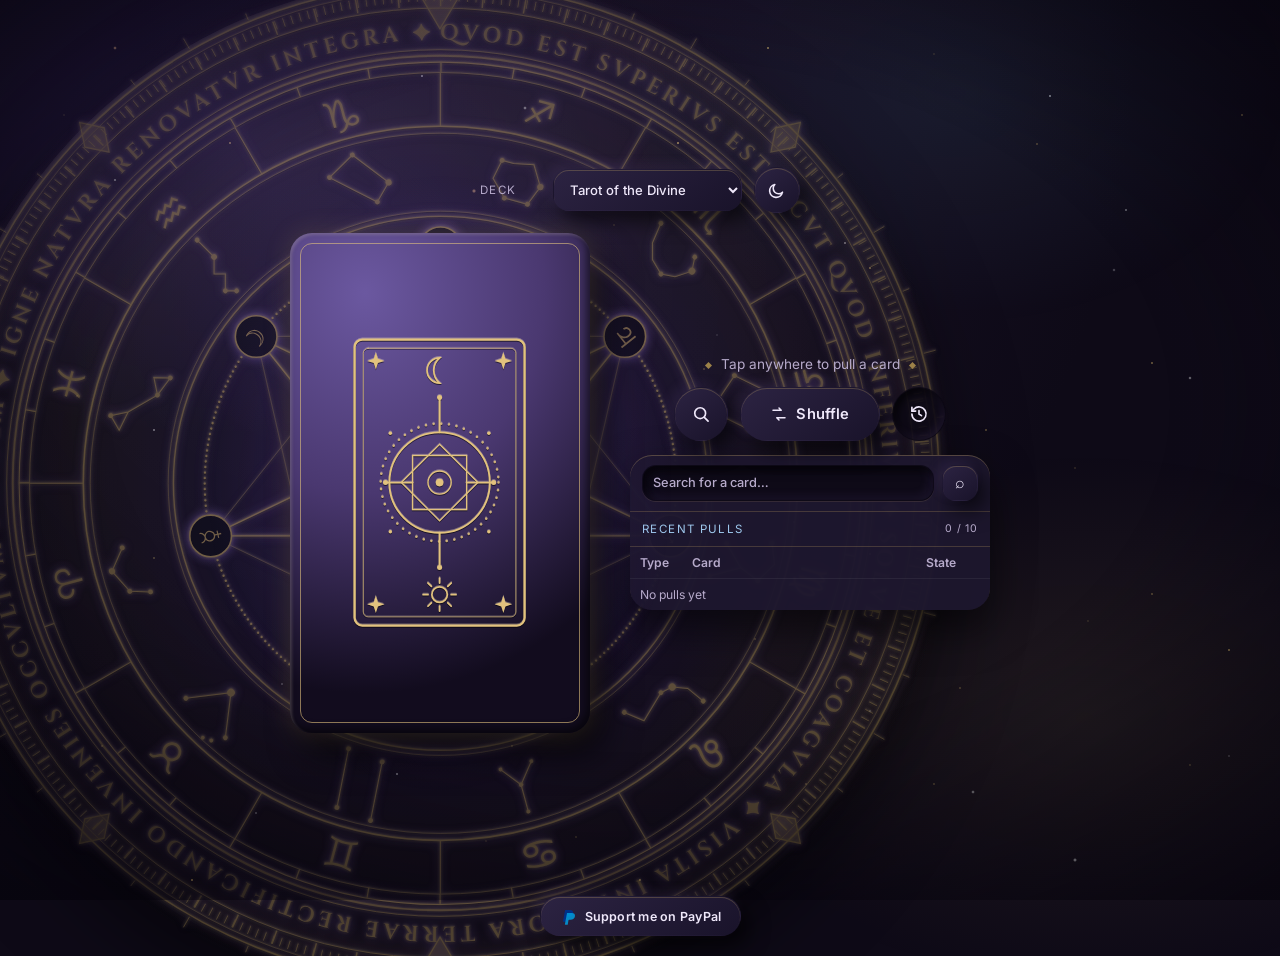
==== commit 75d5b8d6: "Fix glitchy card opening and the sigil's hidden raster cost - The sigil wheels' SVG text (Mystic, Ho" ====
--- a/index.html
+++ b/index.html
@@ -7,7 +7,7 @@
 <title>Tarot Pull</title>
 <link rel="manifest" href="manifest.json">
 <link rel="apple-touch-icon" href="icons/icon-192.png">
-<link rel="stylesheet" href="style.css?v=20261029-3">
+<link rel="stylesheet" href="style.css?v=20261103-1">
 <link rel="stylesheet" href="dice.css?v=20261025-3">
 <link rel="stylesheet" href="realms.css?v=20261025-8">
 <script>
@@ -67,8 +67,7 @@
             <circle r="279" stroke-width="8" stroke-dasharray="0.8 23.55" stroke-dashoffset="0.4"/>
             <circle r="274" stroke-width="0.5"/>
             <!-- the Emerald Tablet and the alchemists' maxims, read clockwise -->
-            <path id="sigil-inscription-path" d="M0,-256 A256,256 0 1 1 0,256 A256,256 0 1 1 0,-256" stroke="none"/>
-            <text class="sigil-inscription" stroke="none" fill="currentColor" font-size="12.5" textLength="1602.5" lengthAdjust="spacing"><textPath href="#sigil-inscription-path">QVOD EST SVPERIVS EST SICVT QVOD INFERIVS &#10022; SOLVE ET COAGVLA &#10022; VISITA INTERIORA TERRAE RECTIFICANDO INVENIES OCCVLTVM LAPIDEM &#10022; IGNE NATVRA RENOVATVR INTEGRA &#10022; </textPath></text>
+            <g class="sigil-inscription" stroke="none" fill="currentColor"><defs><path id="sigil-g51" d="M5.33 0.18 5.12 -0.26Q5.69 -0.23 6.2 -0.14Q6.71 -0.06 7.23 0.07Q7.74 0.2 8.29 0.39Q8.85 0.58 9.48 0.82Q10.11 1.06 10.88 1.38Q11.68 1.69 12.49 1.84Q13.31 1.99 14.09 1.94Q14.86 1.9 15.55 1.66Q16.24 1.41 16.78 0.95L16.84 1Q16.79 1.48 16.45 1.93Q16.11 2.39 15.53 2.74Q14.95 3.09 14.16 3.24Q13.36 3.39 12.4 3.24Q11.44 3.1 10.33 2.58Q9.68 2.25 9.04 1.87Q8.41 1.49 7.79 1.13Q7.16 0.78 6.55 0.51Q5.94 0.25 5.33 0.18ZM5.43 -8.93Q6.86 -8.93 7.93 -8.37Q9 -7.81 9.59 -6.79Q10.19 -5.76 10.19 -4.38Q10.19 -2.99 9.59 -1.96Q9 -0.94 7.93 -0.38Q6.85 0.18 5.43 0.18Q3.98 0.18 2.91 -0.38Q1.84 -0.94 1.24 -1.96Q0.65 -2.99 0.65 -4.38Q0.65 -5.76 1.24 -6.79Q1.84 -7.81 2.91 -8.37Q3.98 -8.93 5.43 -8.93ZM5.43 -0.3Q6.36 -0.3 7.06 -0.8Q7.75 -1.3 8.13 -2.21Q8.51 -3.12 8.51 -4.38Q8.51 -5.62 8.13 -6.54Q7.75 -7.45 7.06 -7.95Q6.36 -8.45 5.43 -8.45Q4.48 -8.45 3.78 -7.95Q3.09 -7.45 2.71 -6.54Q2.33 -5.62 2.33 -4.38Q2.33 -3.12 2.71 -2.21Q3.09 -1.3 3.79 -0.8Q4.49 -0.3 5.43 -0.3Z"/><path id="sigil-g56" d="M4.6 0.23 0.55 -8.68H2.39L5.19 -1.78ZM4.6 0.23 4.53 -1.09 7.75 -8.71H8.61L5.28 -1.3Q5.25 -1.25 5.16 -1.06Q5.08 -0.86 4.97 -0.61Q4.88 -0.36 4.8 -0.13Q4.73 0.1 4.71 0.23ZM7.39 -7.85Q7.54 -8.22 7.35 -8.43Q7.16 -8.62 6.91 -8.62H6.8V-8.75H9.43V-8.62Q9.43 -8.62 9.37 -8.62Q9.31 -8.62 9.31 -8.62Q9.04 -8.62 8.72 -8.44Q8.41 -8.26 8.21 -7.84ZM2.74 -7.85 0.93 -7.84Q0.73 -8.26 0.42 -8.44Q0.11 -8.62 -0.18 -8.62Q-0.18 -8.62 -0.23 -8.62Q-0.28 -8.62 -0.28 -8.62V-8.75H3.31V-8.62H3.2Q2.96 -8.62 2.78 -8.43Q2.6 -8.22 2.74 -7.85Z"/><path id="sigil-g4f" d="M5.48 -8.93Q6.91 -8.93 7.99 -8.37Q9.08 -7.81 9.66 -6.79Q10.25 -5.76 10.25 -4.38Q10.25 -2.99 9.66 -1.96Q9.08 -0.94 7.99 -0.38Q6.91 0.18 5.48 0.18Q4.03 0.18 2.95 -0.38Q1.88 -0.94 1.29 -1.96Q0.7 -2.99 0.7 -4.38Q0.7 -5.76 1.29 -6.79Q1.88 -7.81 2.95 -8.37Q4.03 -8.93 5.48 -8.93ZM5.48 -0.3Q6.41 -0.3 7.11 -0.8Q7.8 -1.3 8.18 -2.21Q8.56 -3.12 8.56 -4.38Q8.56 -5.62 8.18 -6.54Q7.8 -7.45 7.11 -7.95Q6.41 -8.45 5.48 -8.45Q4.54 -8.45 3.84 -7.95Q3.15 -7.45 2.77 -6.54Q2.39 -5.62 2.39 -4.38Q2.39 -3.12 2.77 -2.21Q3.15 -1.3 3.84 -0.8Q4.54 -0.3 5.48 -0.3Z"/><path id="sigil-g44" d="M5.04 -8.75Q6.46 -8.75 7.52 -8.22Q8.58 -7.69 9.15 -6.7Q9.73 -5.71 9.73 -4.38Q9.73 -3.04 9.15 -2.06Q8.58 -1.07 7.52 -0.54Q6.46 0 5.04 0H2.16L2.15 -0.48Q2.39 -0.48 2.74 -0.48Q3.1 -0.48 3.48 -0.48Q3.86 -0.48 4.19 -0.48Q4.53 -0.48 4.73 -0.48Q4.94 -0.48 4.94 -0.48Q5.9 -0.48 6.59 -0.96Q7.29 -1.44 7.68 -2.31Q8.06 -3.19 8.06 -4.38Q8.06 -5.56 7.68 -6.44Q7.29 -7.31 6.59 -7.79Q5.89 -8.28 4.94 -8.28Q4.94 -8.28 4.72 -8.28Q4.5 -8.28 4.16 -8.28Q3.81 -8.28 3.41 -8.28Q3.01 -8.28 2.64 -8.28Q2.27 -8.28 2.02 -8.28V-8.75ZM3.09 -8.75V0H1.56V-8.75ZM1.6 -0.91V0H0.6V-0.12Q0.6 -0.12 0.68 -0.12Q0.76 -0.12 0.76 -0.12Q1.09 -0.12 1.32 -0.36Q1.55 -0.59 1.56 -0.91ZM1.6 -7.84H1.56Q1.56 -8.16 1.33 -8.39Q1.09 -8.62 0.76 -8.62Q0.76 -8.62 0.69 -8.62Q0.61 -8.62 0.61 -8.62L0.6 -8.75H1.6Z"/><path id="sigil-g45" d="M3.09 -8.75V0H1.56V-8.75ZM6.4 -0.49 6.61 0H3.05V-0.49ZM5.93 -4.55V-4.08H3.05V-4.55ZM6.51 -8.75V-8.26H3.05V-8.75ZM7.28 -2.38 6.65 0H4.31L4.76 -0.49Q5.4 -0.49 5.86 -0.72Q6.33 -0.95 6.64 -1.38Q6.95 -1.81 7.15 -2.38ZM5.93 -4.1V-3.03H5.8V-3.16Q5.8 -3.55 5.54 -3.81Q5.28 -4.08 4.89 -4.08V-4.1ZM5.93 -5.6V-4.53H4.89V-4.55Q5.28 -4.56 5.54 -4.83Q5.8 -5.09 5.8 -5.48V-5.6ZM6.51 -8.3V-7H6.39V-7.18Q6.39 -7.65 6.09 -7.96Q5.79 -8.26 5.29 -8.28V-8.3ZM6.51 -8.97V-8.61L4.99 -8.75Q5.26 -8.75 5.57 -8.79Q5.88 -8.83 6.14 -8.88Q6.4 -8.93 6.51 -8.97ZM1.6 -0.91V0H0.6V-0.12Q0.6 -0.12 0.68 -0.12Q0.76 -0.12 0.76 -0.12Q1.09 -0.12 1.32 -0.36Q1.55 -0.59 1.56 -0.91ZM1.6 -7.84H1.56Q1.55 -8.16 1.32 -8.39Q1.09 -8.62 0.76 -8.62Q0.76 -8.62 0.68 -8.62Q0.6 -8.62 0.6 -8.62V-8.75H1.6Z"/><path id="sigil-g53" d="M3.35 -8.93Q3.59 -8.93 3.91 -8.9Q4.24 -8.88 4.57 -8.83Q4.9 -8.79 5.16 -8.74Q5.43 -8.7 5.53 -8.65L5.43 -7.06H5.3Q5.3 -7.7 4.84 -8.08Q4.39 -8.45 3.66 -8.45Q2.94 -8.45 2.51 -8.08Q2.08 -7.7 2.06 -7.16Q2.04 -6.85 2.24 -6.56Q2.45 -6.26 2.8 -6.01L5.21 -4.23Q5.73 -3.89 5.96 -3.41Q6.2 -2.93 6.18 -2.33Q6.14 -1.18 5.34 -0.5Q4.55 0.18 3.19 0.18Q2.73 0.18 2.24 0.09Q1.76 0.01 1.36 -0.16Q0.96 -0.33 0.73 -0.56Q0.65 -0.81 0.66 -1.17Q0.68 -1.53 0.76 -1.91Q0.85 -2.29 0.98 -2.55H1.09Q1.04 -1.91 1.3 -1.39Q1.56 -0.88 2.07 -0.58Q2.58 -0.29 3.26 -0.3Q4.04 -0.33 4.51 -0.74Q4.98 -1.15 4.98 -1.8Q4.98 -2.18 4.78 -2.48Q4.58 -2.79 4.15 -3.04L1.89 -4.75Q1.31 -5.12 1.07 -5.66Q0.83 -6.19 0.86 -6.76Q0.9 -7.36 1.2 -7.86Q1.5 -8.35 2.04 -8.64Q2.59 -8.93 3.35 -8.93ZM5.54 -8.8 5.53 -8.54H4.23V-8.8Z"/><path id="sigil-g54" d="M4.84 -8.71V0H3.31V-8.71ZM7.94 -8.76V-8.29H0.2V-8.76ZM7.94 -8.33V-7.01L7.81 -7.03V-7.19Q7.81 -7.68 7.51 -7.98Q7.21 -8.28 6.73 -8.29V-8.33ZM7.94 -8.99V-8.62L6.41 -8.76Q6.69 -8.76 6.99 -8.8Q7.3 -8.84 7.56 -8.89Q7.83 -8.94 7.94 -8.99ZM3.35 -0.91V0H2.35V-0.12Q2.35 -0.12 2.43 -0.12Q2.51 -0.12 2.51 -0.12Q2.84 -0.12 3.07 -0.36Q3.3 -0.59 3.31 -0.91ZM4.8 -0.91H4.84Q4.85 -0.59 5.08 -0.36Q5.31 -0.12 5.64 -0.12Q5.64 -0.12 5.72 -0.12Q5.8 -0.12 5.8 -0.12V0H4.8ZM1.41 -8.33V-8.29Q0.93 -8.28 0.62 -7.98Q0.33 -7.68 0.33 -7.19V-7.03L0.2 -7.01V-8.33ZM0.2 -8.99Q0.33 -8.94 0.58 -8.89Q0.84 -8.84 1.15 -8.8Q1.46 -8.76 1.73 -8.76L0.2 -8.62Z"/><path id="sigil-g50" d="M2.95 -8.75H4.49Q5.48 -8.75 6.12 -8.44Q6.76 -8.14 7.09 -7.6Q7.41 -7.06 7.43 -6.35Q7.44 -5.73 7.21 -5.23Q6.98 -4.73 6.57 -4.39Q6.16 -4.05 5.66 -3.89Q5.15 -3.74 4.6 -3.81Q4.05 -3.88 3.54 -4.19V-4.31Q3.54 -4.31 3.71 -4.3Q3.88 -4.29 4.15 -4.33Q4.42 -4.38 4.73 -4.51Q5.04 -4.64 5.3 -4.93Q5.56 -5.23 5.7 -5.71Q5.75 -5.88 5.77 -6.08Q5.79 -6.28 5.78 -6.46Q5.76 -7.29 5.34 -7.78Q4.91 -8.28 4.14 -8.28H3.08Q3.08 -8.28 3.04 -8.39Q3.01 -8.51 2.98 -8.63Q2.95 -8.75 2.95 -8.75ZM3.11 -8.75V0H1.59V-8.75ZM1.62 -0.91V0H0.62V-0.12Q0.64 -0.12 0.71 -0.12Q0.78 -0.12 0.79 -0.12Q1.11 -0.12 1.34 -0.36Q1.58 -0.59 1.59 -0.91ZM1.62 -7.84H1.59Q1.59 -8.16 1.35 -8.39Q1.11 -8.62 0.79 -8.62Q0.78 -8.62 0.71 -8.62Q0.65 -8.62 0.64 -8.62L0.62 -8.75H1.62ZM3.08 -0.91H3.11Q3.12 -0.59 3.36 -0.36Q3.59 -0.12 3.91 -0.12Q3.91 -0.12 3.99 -0.12Q4.06 -0.12 4.08 -0.12V0H3.08Z"/><path id="sigil-g52" d="M2.95 -8.75H4.61Q5.18 -8.75 5.68 -8.61Q6.19 -8.47 6.58 -8.19Q6.96 -7.9 7.18 -7.46Q7.4 -7.01 7.4 -6.4Q7.4 -5.85 7.16 -5.31Q6.93 -4.78 6.46 -4.42Q6 -4.06 5.33 -4.01Q5.66 -3.9 5.97 -3.59Q6.28 -3.29 6.48 -2.99Q6.49 -2.98 6.63 -2.76Q6.78 -2.54 6.99 -2.23Q7.2 -1.91 7.43 -1.6Q7.66 -1.29 7.84 -1.07Q8.11 -0.75 8.34 -0.54Q8.58 -0.34 8.84 -0.23Q9.1 -0.12 9.44 -0.12V0H8.4Q7.75 0 7.24 -0.14Q6.74 -0.28 6.36 -0.55Q5.99 -0.83 5.71 -1.24Q5.64 -1.35 5.5 -1.58Q5.36 -1.81 5.2 -2.1Q5.04 -2.39 4.88 -2.66Q4.73 -2.93 4.62 -3.14Q4.51 -3.35 4.48 -3.44Q4.28 -3.8 4.04 -4.03Q3.8 -4.25 3.53 -4.28V-4.4Q3.55 -4.4 3.69 -4.39Q3.83 -4.39 4 -4.4Q4.34 -4.41 4.68 -4.53Q5.03 -4.64 5.3 -4.94Q5.58 -5.25 5.7 -5.8Q5.73 -5.91 5.75 -6.09Q5.78 -6.26 5.76 -6.45Q5.73 -7.33 5.31 -7.78Q4.9 -8.22 4.26 -8.25Q4.03 -8.26 3.76 -8.26Q3.5 -8.25 3.31 -8.25Q3.11 -8.25 3.08 -8.25Q3.08 -8.26 3.04 -8.39Q3.01 -8.51 2.98 -8.63Q2.95 -8.75 2.95 -8.75ZM3.11 -8.75V0H1.59V-8.75ZM1.62 -0.91V0H0.62V-0.12Q0.64 -0.12 0.71 -0.12Q0.78 -0.12 0.79 -0.12Q1.11 -0.12 1.34 -0.36Q1.58 -0.59 1.59 -0.91ZM1.62 -7.84H1.59Q1.58 -8.16 1.34 -8.39Q1.11 -8.62 0.79 -8.62Q0.78 -8.62 0.71 -8.62Q0.64 -8.62 0.62 -8.62V-8.75H1.62ZM3.08 -0.91H3.11Q3.11 -0.59 3.35 -0.36Q3.59 -0.12 3.91 -0.12Q3.93 -0.12 3.99 -0.12Q4.06 -0.12 4.06 -0.12V0H3.08Z"/><path id="sigil-g49" d="M3.09 -8.75V0H1.56V-8.75ZM1.6 -0.91V0H0.6V-0.12Q0.6 -0.12 0.68 -0.12Q0.76 -0.12 0.76 -0.12Q1.09 -0.12 1.32 -0.36Q1.55 -0.59 1.56 -0.91ZM1.6 -7.84H1.56Q1.55 -8.16 1.32 -8.39Q1.09 -8.62 0.76 -8.62Q0.76 -8.62 0.68 -8.62Q0.6 -8.62 0.6 -8.62V-8.75H1.6ZM3.05 -0.91H3.09Q3.1 -0.59 3.33 -0.36Q3.56 -0.12 3.89 -0.12Q3.89 -0.12 3.96 -0.12Q4.04 -0.12 4.05 -0.12V0H3.05ZM3.05 -7.84V-8.75H4.05V-8.62Q4.04 -8.62 3.96 -8.62Q3.89 -8.62 3.89 -8.62Q3.56 -8.62 3.33 -8.39Q3.1 -8.16 3.09 -7.84Z"/><path id="sigil-g43" d="M8.97 -3.65 9 -1.56Q8.71 -1.07 8.24 -0.68Q7.76 -0.29 7.08 -0.06Q6.4 0.18 5.49 0.18Q4.04 0.16 2.94 -0.39Q1.84 -0.94 1.23 -1.96Q0.62 -2.98 0.62 -4.39Q0.62 -5.78 1.23 -6.79Q1.83 -7.81 2.93 -8.37Q4.03 -8.93 5.54 -8.93Q6.51 -8.93 7.29 -8.71Q8.06 -8.49 8.6 -8.19L8.7 -6.18H8.59Q8.28 -7.36 7.48 -7.91Q6.69 -8.45 5.62 -8.45Q4.6 -8.45 3.86 -7.96Q3.11 -7.46 2.71 -6.56Q2.3 -5.65 2.3 -4.41Q2.3 -3.18 2.69 -2.26Q3.09 -1.34 3.81 -0.83Q4.53 -0.33 5.49 -0.3Q6.43 -0.3 7.12 -0.62Q7.81 -0.94 8.26 -1.68Q8.7 -2.41 8.88 -3.65Z"/><path id="sigil-g4e" d="M1.43 -8.94 9.16 -1.29 9.3 0.18 1.56 -7.46ZM1.48 -0.89V0H0.44V-0.12Q0.44 -0.12 0.55 -0.12Q0.66 -0.12 0.68 -0.12Q0.99 -0.12 1.21 -0.35Q1.44 -0.58 1.44 -0.89ZM2.83 -0.89Q2.83 -0.58 3.05 -0.35Q3.28 -0.12 3.59 -0.12Q3.6 -0.12 3.71 -0.12Q3.83 -0.12 3.83 -0.12V0H2.79V-0.89ZM1.43 -8.94 2.81 -7.43 2.83 0H1.44V-7.38Q1.44 -8.05 1.37 -8.49Q1.3 -8.94 1.3 -8.94ZM9.28 -8.75V-1.43Q9.28 -0.98 9.31 -0.61Q9.35 -0.25 9.38 -0.04Q9.41 0.18 9.41 0.18H9.3L7.91 -1.39V-8.75ZM10.28 -8.75V-8.62Q10.28 -8.62 10.16 -8.62Q10.05 -8.62 10.05 -8.62Q9.74 -8.62 9.51 -8.41Q9.29 -8.19 9.28 -7.86H9.24V-8.75ZM6.9 -8.75H7.94V-7.86H7.91Q7.9 -8.19 7.68 -8.41Q7.46 -8.62 7.14 -8.62Q7.14 -8.62 7.03 -8.62Q6.91 -8.62 6.9 -8.62Z"/><path id="sigil-g46" d="M3.09 -8.75V0H1.56V-8.75ZM5.93 -4.55V-4.08H3.05V-4.55ZM6.51 -8.75V-8.26H3.05V-8.75ZM5.93 -4.1V-3.03H5.8V-3.16Q5.8 -3.55 5.54 -3.81Q5.28 -4.08 4.89 -4.08V-4.1ZM5.93 -5.6V-4.53H4.89V-4.55Q5.28 -4.56 5.54 -4.83Q5.8 -5.09 5.8 -5.48V-5.6ZM6.51 -8.3V-7.09H6.39V-7.25Q6.39 -7.7 6.11 -7.98Q5.83 -8.26 5.36 -8.26V-8.3ZM6.51 -8.97V-8.61L4.99 -8.75Q5.26 -8.75 5.57 -8.79Q5.88 -8.83 6.14 -8.88Q6.4 -8.93 6.51 -8.97ZM1.6 -0.91V0H0.6V-0.12Q0.6 -0.12 0.68 -0.12Q0.76 -0.12 0.76 -0.12Q1.09 -0.12 1.32 -0.36Q1.55 -0.59 1.56 -0.91ZM1.6 -7.84H1.56Q1.55 -8.16 1.32 -8.39Q1.09 -8.62 0.76 -8.62Q0.76 -8.62 0.68 -8.62Q0.6 -8.62 0.6 -8.62V-8.75H1.6ZM3.05 -0.91H3.09Q3.1 -0.59 3.33 -0.36Q3.56 -0.12 3.89 -0.12Q3.89 -0.12 3.96 -0.12Q4.04 -0.12 4.05 -0.12V0H3.05Z"/><path id="sigil-g2726" d="M5.19 0.53Q5.05 -0.29 4.46 -1.23Q3.88 -2.18 2.79 -2.99Q1.71 -3.8 0.64 -4.03V-4.55Q1.7 -4.8 2.68 -5.48Q3.66 -6.16 4.33 -7.12Q5 -8.11 5.19 -9.08H5.71Q5.83 -8.45 6.16 -7.79Q6.5 -7.14 7.03 -6.54Q7.56 -5.95 8.22 -5.48Q9.21 -4.78 10.24 -4.55V-4.03Q9.55 -3.89 8.82 -3.46Q8.09 -3.04 7.46 -2.46Q6.84 -1.88 6.44 -1.24Q5.85 -0.3 5.71 0.53Z"/><path id="sigil-g4c" d="M3.09 -8.75V0H1.56V-8.75ZM6.4 -0.49 6.61 0H3.05V-0.49ZM7.28 -2.38 6.65 0H4.31L4.76 -0.49Q5.4 -0.49 5.86 -0.72Q6.33 -0.95 6.64 -1.38Q6.95 -1.81 7.15 -2.38ZM1.6 -0.91V0H0.6V-0.12Q0.6 -0.12 0.68 -0.12Q0.76 -0.12 0.76 -0.12Q1.09 -0.12 1.32 -0.36Q1.55 -0.59 1.56 -0.91ZM1.6 -7.84H1.56Q1.55 -8.16 1.32 -8.39Q1.09 -8.62 0.76 -8.62Q0.76 -8.62 0.68 -8.62Q0.6 -8.62 0.6 -8.62V-8.75H1.6ZM3.05 -7.84V-8.75H4.05V-8.62Q4.04 -8.62 3.96 -8.62Q3.89 -8.62 3.89 -8.62Q3.56 -8.62 3.33 -8.39Q3.1 -8.16 3.09 -7.84Z"/><path id="sigil-g41" d="M4.45 -8.97 8.4 -0.08H6.55L3.86 -6.98ZM1.76 -0.91Q1.66 -0.66 1.73 -0.49Q1.79 -0.31 1.94 -0.22Q2.09 -0.12 2.24 -0.12H2.35V0H-0.28V-0.12Q-0.28 -0.12 -0.22 -0.12Q-0.16 -0.12 -0.16 -0.12Q0.12 -0.12 0.43 -0.31Q0.74 -0.49 0.94 -0.91ZM4.45 -8.97 4.51 -7.66 1.4 -0.04H0.55L3.78 -7.45Q3.8 -7.5 3.88 -7.69Q3.96 -7.89 4.07 -8.14Q4.17 -8.39 4.25 -8.62Q4.33 -8.85 4.34 -8.97ZM5.91 -3.12V-2.65H2.15V-3.12ZM6.23 -0.91H8.03Q8.22 -0.49 8.53 -0.31Q8.84 -0.12 9.12 -0.12Q9.12 -0.12 9.18 -0.12Q9.22 -0.12 9.22 -0.12V0H5.64V-0.12H5.75Q5.99 -0.12 6.18 -0.33Q6.36 -0.54 6.23 -0.91Z"/><path id="sigil-g47" d="M9.24 -3.5V-1.44Q8.95 -1.06 8.39 -0.69Q7.84 -0.31 7.05 -0.07Q6.26 0.18 5.26 0.18Q3.89 0.16 2.84 -0.39Q1.79 -0.95 1.21 -1.97Q0.62 -2.99 0.62 -4.39Q0.62 -5.76 1.2 -6.79Q1.78 -7.81 2.84 -8.37Q3.9 -8.93 5.31 -8.93Q6 -8.93 6.62 -8.82Q7.24 -8.72 7.76 -8.56Q8.28 -8.39 8.64 -8.19L8.74 -6.18H8.62Q8.4 -6.99 7.96 -7.48Q7.51 -7.98 6.9 -8.21Q6.29 -8.45 5.58 -8.45Q4.54 -8.45 3.81 -7.94Q3.08 -7.44 2.69 -6.52Q2.3 -5.6 2.3 -4.34Q2.3 -3.11 2.67 -2.21Q3.04 -1.3 3.73 -0.81Q4.42 -0.31 5.38 -0.3Q5.88 -0.3 6.33 -0.44Q6.78 -0.58 7.14 -0.84Q7.51 -1.11 7.73 -1.49L7.74 -3.5Q7.74 -4.06 7.1 -4.06H6.9V-4.19H10.05V-4.06H9.86Q9.21 -4.06 9.24 -3.5Z"/><path id="sigil-g4d" d="M9.59 -8.93 9.69 -7.74 6.16 -1.12Q6.16 -1.12 6.05 -0.91Q5.94 -0.69 5.83 -0.38Q5.71 -0.06 5.7 0.23H5.58L5.19 -0.76ZM1.38 -0.91V0H-0.01V-0.12Q0 -0.12 0.09 -0.12Q0.19 -0.12 0.19 -0.12Q0.53 -0.12 0.79 -0.33Q1.05 -0.54 1.1 -0.91ZM1.86 -0.71Q1.86 -0.7 1.86 -0.69Q1.86 -0.68 1.86 -0.65Q1.86 -0.45 2.01 -0.28Q2.15 -0.11 2.35 -0.11H2.54V0H1.78V-0.71ZM2.1 -8.93H2.23L2.6 -7.84L1.79 0H0.99ZM2.23 -8.93 6.15 -1.85 5.58 0.23 1.93 -6.49ZM9.7 -8.93 10.85 0H9.19L8.54 -6.35L9.59 -8.93ZM10.46 -0.91H10.74Q10.8 -0.54 11.06 -0.33Q11.31 -0.12 11.65 -0.12Q11.65 -0.12 11.74 -0.12Q11.84 -0.12 11.85 -0.12V0H10.46ZM9.11 -0.71H9.2V0H8.44V-0.11H8.62Q8.84 -0.11 8.98 -0.28Q9.11 -0.45 9.11 -0.65Q9.11 -0.68 9.11 -0.69Q9.11 -0.7 9.11 -0.71Z"/></defs><use href="#sigil-g51" transform="matrix(0.9998 0.0201 -0.0201 0.9998 -0.07 -256.05)"/><use href="#sigil-g56" transform="matrix(0.99773 0.06735 -0.06735 0.99773 12.86 -255.71)"/><use href="#sigil-g4f" transform="matrix(0.99339 0.11475 -0.11475 0.99339 24.12 -254.92)"/><use href="#sigil-g44" transform="matrix(0.9863 0.16497 -0.16497 0.9863 37.13 -253.35)"/><use href="#sigil-g45" transform="matrix(0.97306 0.23056 -0.23056 0.97306 55.29 -249.99)"/><use href="#sigil-g53" transform="matrix(0.96351 0.26766 -0.26766 0.96351 65.24 -247.57)"/><use href="#sigil-g54" transform="matrix(0.95239 0.30488 -0.30488 0.95239 74.17 -245.05)"/><use href="#sigil-g53" transform="matrix(0.93195 0.3626 -0.3626 0.93195 89.65 -239.81)"/><use href="#sigil-g56" transform="matrix(0.91637 0.40034 -0.40034 0.91637 98.29 -236.42)"/><use href="#sigil-g50" transform="matrix(0.89829 0.43941 -0.43941 0.89829 108.97 -231.68)"/><use href="#sigil-g45" transform="matrix(0.88 0.47498 -0.47498 0.88 118.25 -227.08)"/><use href="#sigil-g52" transform="matrix(0.85937 0.51135 -0.51135 0.85937 127.11 -222.26)"/><use href="#sigil-g49" transform="matrix(0.84029 0.54214 -0.54214 0.84029 136.84 -216.37)"/><use href="#sigil-g56" transform="matrix(0.81984 0.57259 -0.57259 0.81984 142.83 -212.5)"/><use href="#sigil-g53" transform="matrix(0.79569 0.60571 -0.60571 0.79569 152.35 -205.76)"/><use href="#sigil-g45" transform="matrix(0.75781 0.65248 -0.65248 0.75781 164.13 -196.5)"/><use href="#sigil-g53" transform="matrix(0.73241 0.68086 -0.68086 0.73241 171.81 -189.82)"/><use href="#sigil-g54" transform="matrix(0.70528 0.70893 -0.70893 0.70528 178.62 -183.44)"/><use href="#sigil-g53" transform="matrix(0.66076 0.7506 -0.7506 0.66076 189.92 -171.69)"/><use href="#sigil-g49" transform="matrix(0.63676 0.77107 -0.77107 0.63676 196 -164.7)"/><use href="#sigil-g43" transform="matrix(0.60753 0.7943 -0.7943 0.60753 200.4 -159.37)"/><use href="#sigil-g56" transform="matrix(0.56946 0.82202 -0.82202 0.56946 207.76 -149.65)"/><use href="#sigil-g54" transform="matrix(0.53267 0.84632 -0.84632 0.53267 214.49 -139.81)"/><use href="#sigil-g51" transform="matrix(0.47381 0.88063 -0.88063 0.47381 222.97 -125.89)"/><use href="#sigil-g56" transform="matrix(0.43154 0.90209 -0.90209 0.43154 229.04 -114.43)"/><use href="#sigil-g4f" transform="matrix(0.38816 0.92159 -0.92159 0.38816 233.88 -104.24)"/><use href="#sigil-g44" transform="matrix(0.34093 0.94009 -0.94009 0.34093 238.9 -92.14)"/><use href="#sigil-g49" transform="matrix(0.28302 0.95911 -0.95911 0.28302 244.88 -74.68)"/><use href="#sigil-g4e" transform="matrix(0.24477 0.96958 -0.96958 0.24477 246.92 -67.78)"/><use href="#sigil-g46" transform="matrix(0.20147 0.97949 -0.97949 0.20147 250.02 -55.11)"/><use href="#sigil-g45" transform="matrix(0.16339 0.98656 -0.98656 0.16339 251.94 -45.57)"/><use href="#sigil-g52" transform="matrix(0.12185 0.99255 -0.99255 0.12185 253.55 -35.57)"/><use href="#sigil-g49" transform="matrix(0.08622 0.99628 -0.99628 0.08622 254.85 -24.38)"/><use href="#sigil-g56" transform="matrix(0.04924 0.99879 -0.99879 0.04924 255.46 -17.18)"/><use href="#sigil-g53" transform="matrix(0.00853 0.99996 -0.99996 0.00853 255.96 -5.59)"/><use href="#sigil-g2726" transform="matrix(-0.05657 0.9984 -0.9984 -0.05657 255.9 9.05)"/><use href="#sigil-g53" transform="matrix(-0.12196 0.99254 -0.99254 -0.12196 254.5 27.84)"/><use href="#sigil-g4f" transform="matrix(-0.16538 0.98623 -0.98623 -0.16538 253.35 37.12)"/><use href="#sigil-g4c" transform="matrix(-0.20709 0.97832 -0.97832 -0.20709 251.09 50)"/><use href="#sigil-g56" transform="matrix(-0.24577 0.96933 -0.96933 -0.24577 249.27 58.48)"/><use href="#sigil-g45" transform="matrix(-0.28704 0.95792 -0.95792 -0.28704 246.33 69.81)"/><use href="#sigil-g45" transform="matrix(-0.3456 0.93838 -0.93838 -0.3456 241.55 84.88)"/><use href="#sigil-g54" transform="matrix(-0.38354 0.92352 -0.92352 -0.38354 237.98 94.43)"/><use href="#sigil-g43" transform="matrix(-0.44421 0.89592 -0.89592 -0.44421 231.5 109.38)"/><use href="#sigil-g4f" transform="matrix(-0.48756 0.87309 -0.87309 -0.48756 226.05 120.27)"/><use href="#sigil-g41" transform="matrix(-0.52789 0.84931 -0.84931 -0.52789 219.68 131.52)"/><use href="#sigil-g47" transform="matrix(-0.56683 0.82383 -0.82383 -0.56683 213.81 140.88)"/><use href="#sigil-g56" transform="matrix(-0.60549 0.79585 -0.79585 -0.60549 206.51 151.36)"/><use href="#sigil-g4c" transform="matrix(-0.63866 0.76949 -0.76949 -0.63866 199.38 160.62)"/><use href="#sigil-g41" transform="matrix(-0.67032 0.74207 -0.74207 -0.67032 192.97 168.28)"/><use href="#sigil-g2726" transform="matrix(-0.72049 0.69347 -0.69347 -0.72049 181.45 180.67)"/><use href="#sigil-g56" transform="matrix(-0.76737 0.64121 -0.64121 -0.76737 167.66 193.51)"/><use href="#sigil-g49" transform="matrix(-0.79043 0.61255 -0.61255 -0.79043 158.65 200.93)"/><use href="#sigil-g53" transform="matrix(-0.80968 0.58688 -0.58688 -0.80968 152.98 205.29)"/><use href="#sigil-g49" transform="matrix(-0.82805 0.56066 -0.56066 -0.82805 145.45 210.68)"/><use href="#sigil-g54" transform="matrix(-0.84597 0.53323 -0.53323 -0.84597 139.51 214.67)"/><use href="#sigil-g41" transform="matrix(-0.86724 0.49789 -0.49789 -0.86724 131.34 219.79)"/><use href="#sigil-g49" transform="matrix(-0.89479 0.44649 -0.44649 -0.89479 116.38 228.03)"/><use href="#sigil-g4e" transform="matrix(-0.91189 0.41043 -0.41043 -0.91189 109.96 231.24)"/><use href="#sigil-g54" transform="matrix(-0.92995 0.36769 -0.36769 -0.92995 97.91 236.57)"/><use href="#sigil-g45" transform="matrix(-0.94417 0.32945 -0.32945 -0.94417 87.92 240.46)"/><use href="#sigil-g52" transform="matrix(-0.9571 0.28976 -0.28976 -0.9571 78.4 243.74)"/><use href="#sigil-g49" transform="matrix(-0.96683 0.25543 -0.25543 -0.96683 67.51 246.95)"/><use href="#sigil-g4f" transform="matrix(-0.97608 0.21742 -0.21742 -0.97608 60.82 248.73)"/><use href="#sigil-g52" transform="matrix(-0.98531 0.17079 -0.17079 -0.98531 48.07 251.48)"/><use href="#sigil-g41" transform="matrix(-0.99196 0.12657 -0.12657 -0.99196 36.84 253.38)"/><use href="#sigil-g54" transform="matrix(-0.9981 0.06166 -0.06166 -0.9981 19.85 255.26)"/><use href="#sigil-g45" transform="matrix(-0.99977 0.02122 -0.02122 -0.99977 9.23 255.86)"/><use href="#sigil-g52" transform="matrix(-0.9998 -0.02008 0.02008 -0.9998 -0.73 256.04)"/><use href="#sigil-g52" transform="matrix(-0.99793 -0.06429 0.06429 -0.99793 -12.05 255.75)"/><use href="#sigil-g41" transform="matrix(-0.99407 -0.10871 0.10871 -0.99407 -23.38 254.97)"/><use href="#sigil-g45" transform="matrix(-0.98861 -0.15052 0.15052 -0.98861 -34.74 253.66)"/><use href="#sigil-g52" transform="matrix(-0.97693 -0.21355 0.21355 -0.97693 -50.36 251.04)"/><use href="#sigil-g45" transform="matrix(-0.96715 -0.25421 0.25421 -0.96715 -61.44 248.55)"/><use href="#sigil-g43" transform="matrix(-0.9552 -0.29596 0.29596 -0.9552 -71.14 245.96)"/><use href="#sigil-g54" transform="matrix(-0.94107 -0.3382 0.3382 -0.94107 -82.75 242.29)"/><use href="#sigil-g49" transform="matrix(-0.92867 -0.3709 0.3709 -0.92867 -92.8 238.6)"/><use href="#sigil-g46" transform="matrix(-0.91603 -0.40112 0.40112 -0.91603 -99.38 235.95)"/><use href="#sigil-g49" transform="matrix(-0.90252 -0.43065 0.43065 -0.90252 -108.27 231.99)"/><use href="#sigil-g43" transform="matrix(-0.88577 -0.46412 0.46412 -0.88577 -114.53 229)"/><use href="#sigil-g41" transform="matrix(-0.86347 -0.5044 0.5044 -0.86347 -125.27 223.3)"/><use href="#sigil-g4e" transform="matrix(-0.83825 -0.54528 0.54528 -0.83825 -135.17 217.47)"/><use href="#sigil-g44" transform="matrix(-0.80962 -0.58695 0.58695 -0.80962 -146.06 210.3)"/><use href="#sigil-g4f" transform="matrix(-0.77837 -0.6278 0.6278 -0.77837 -156.48 202.68)"/><use href="#sigil-g49" transform="matrix(-0.73786 -0.67496 0.67496 -0.73786 -171.08 190.46)"/><use href="#sigil-g4e" transform="matrix(-0.7104 -0.7038 0.7038 -0.7104 -176.37 185.63)"/><use href="#sigil-g56" transform="matrix(-0.67533 -0.73751 0.73751 -0.67533 -185.71 176.26)"/><use href="#sigil-g45" transform="matrix(-0.64338 -0.76554 0.76554 -0.64338 -193.54 167.61)"/><use href="#sigil-g4e" transform="matrix(-0.60806 -0.79389 0.79389 -0.60806 -200.03 159.85)"/><use href="#sigil-g49" transform="matrix(-0.57626 -0.81727 0.81727 -0.57626 -207.88 149.42)"/><use href="#sigil-g45" transform="matrix(-0.54835 -0.83625 0.83625 -0.54835 -211.98 143.59)"/><use href="#sigil-g53" transform="matrix(-0.51599 -0.85659 0.85659 -0.51599 -217.53 135.01)"/><use href="#sigil-g4f" transform="matrix(-0.45807 -0.88891 0.88891 -0.45807 -225.06 122.12)"/><use href="#sigil-g43" transform="matrix(-0.41286 -0.91079 0.91079 -0.41286 -231.17 110.1)"/><use href="#sigil-g43" transform="matrix(-0.36926 -0.92933 0.92933 -0.36926 -236.12 99.03)"/><use href="#sigil-g56" transform="matrix(-0.32533 -0.9456 0.9456 -0.32533 -240.58 87.61)"/><use href="#sigil-g4c" transform="matrix(-0.28745 -0.95779 0.95779 -0.28745 -244.29 76.59)"/><use href="#sigil-g54" transform="matrix(-0.25031 -0.96816 0.96816 -0.25031 -246.8 68.14)"/><use href="#sigil-g56" transform="matrix(-0.20784 -0.97816 0.97816 -0.20784 -249.48 57.57)"/><use href="#sigil-g4d" transform="matrix(-0.15831 -0.98739 0.98739 -0.15831 -251.83 46.37)"/><use href="#sigil-g4c" transform="matrix(-0.08953 -0.99598 0.99598 -0.08953 -254.64 26.65)"/><use href="#sigil-g41" transform="matrix(-0.04735 -0.99888 0.99888 -0.04735 -255.5 16.59)"/><use href="#sigil-g50" transform="matrix(-0.00509 -0.99999 0.99999 -0.00509 -255.98 5.22)"/><use href="#sigil-g49" transform="matrix(0.02864 -0.99959 0.99959 0.02864 -255.96 -5.02)"/><use href="#sigil-g44" transform="matrix(0.06706 -0.99775 0.99775 0.06706 -255.76 -12.17)"/><use href="#sigil-g45" transform="matrix(0.11125 -0.99379 0.99379 0.11125 -254.84 -24.67)"/><use href="#sigil-g4d" transform="matrix(0.1587 -0.98733 0.98733 0.1587 -253.69 -34.79)"/><use href="#sigil-g2726" transform="matrix(0.23263 -0.97257 0.97257 0.23263 -250.24 -54.26)"/><use href="#sigil-g49" transform="matrix(0.29154 -0.95656 0.95656 0.29154 -245.52 -72.54)"/><use href="#sigil-g47" transform="matrix(0.32748 -0.94486 0.94486 0.32748 -243.52 -79.11)"/><use href="#sigil-g4e" transform="matrix(0.37444 -0.92725 0.92725 0.37444 -239.35 -90.97)"/><use href="#sigil-g45" transform="matrix(0.41597 -0.90938 0.90938 0.41597 -234.4 -103)"/><use href="#sigil-g4e" transform="matrix(0.47653 -0.87916 0.87916 0.47653 -227.59 -117.33)"/><use href="#sigil-g41" transform="matrix(0.51641 -0.85634 0.85634 0.51641 -221.27 -128.81)"/><use href="#sigil-g54" transform="matrix(0.55173 -0.83402 0.83402 0.55173 -215.82 -137.75)"/><use href="#sigil-g56" transform="matrix(0.58787 -0.80896 0.80896 0.58787 -209.78 -146.79)"/><use href="#sigil-g52" transform="matrix(0.62367 -0.78169 0.78169 0.62367 -202.87 -156.21)"/><use href="#sigil-g41" transform="matrix(0.65783 -0.75316 0.75316 0.65783 -195.75 -165.04)"/><use href="#sigil-g52" transform="matrix(0.70651 -0.7077 0.7077 0.70651 -184.29 -177.74)"/><use href="#sigil-g45" transform="matrix(0.73554 -0.67748 0.67748 0.73554 -176.23 -185.73)"/><use href="#sigil-g4e" transform="matrix(0.76535 -0.64361 0.64361 0.76535 -168.78 -192.55)"/><use href="#sigil-g4f" transform="matrix(0.79698 -0.604 0.604 0.79698 -158.77 -200.89)"/><use href="#sigil-g56" transform="matrix(0.82352 -0.56729 0.56729 0.82352 -148.43 -208.62)"/><use href="#sigil-g41" transform="matrix(0.84579 -0.53352 0.53352 0.84579 -139.93 -214.41)"/><use href="#sigil-g54" transform="matrix(0.86731 -0.49777 0.49777 0.86731 -131.07 -219.94)"/><use href="#sigil-g56" transform="matrix(0.88832 -0.45923 0.45923 0.88832 -121.63 -225.31)"/><use href="#sigil-g52" transform="matrix(0.90833 -0.41825 0.41825 0.90833 -111.19 -230.64)"/><use href="#sigil-g49" transform="matrix(0.93121 -0.36449 0.36449 0.93121 -95.47 -237.54)"/><use href="#sigil-g4e" transform="matrix(0.94505 -0.32694 0.32694 0.94505 -88.76 -240.18)"/><use href="#sigil-g54" transform="matrix(0.95921 -0.28271 0.28271 0.95921 -76.28 -244.41)"/><use href="#sigil-g45" transform="matrix(0.96989 -0.24354 0.24354 0.96989 -66 -247.38)"/><use href="#sigil-g47" transform="matrix(0.97966 -0.20068 0.20068 0.97966 -56.27 -249.79)"/><use href="#sigil-g52" transform="matrix(0.98795 -0.15476 0.15476 0.98795 -43.98 -252.23)"/><use href="#sigil-g41" transform="matrix(0.99386 -0.11068 0.11068 0.99386 -32.78 -253.93)"/><use href="#sigil-g2726" transform="matrix(0.99916 -0.04096 0.04096 0.99916 -15.92 -255.56)"/></g>
             <circle r="250" stroke-width="0.5"/>
             <circle r="246.5" stroke-width="1.1"/>
           </g>
@@ -87,18 +86,18 @@
             <circle r="202" stroke-width="0.35"/>
             <!-- the twelve signs, Aries at 9 o'clock, turned to face the hub -->
             <g stroke="none" fill="currentColor" font-size="21" text-anchor="middle" dominant-baseline="central">
-              <text x="-213.95" y="57.33" transform="rotate(255 -213.95 57.33)">&#9800;&#xFE0E;</text>
-              <text x="-156.62" y="156.62" transform="rotate(225 -156.62 156.62)">&#9801;&#xFE0E;</text>
-              <text x="-57.33" y="213.95" transform="rotate(195 -57.33 213.95)">&#9802;&#xFE0E;</text>
-              <text x="57.33" y="213.95" transform="rotate(165 57.33 213.95)">&#9803;&#xFE0E;</text>
-              <text x="156.62" y="156.62" transform="rotate(135 156.62 156.62)">&#9804;&#xFE0E;</text>
-              <text x="213.95" y="57.33" transform="rotate(105 213.95 57.33)">&#9805;&#xFE0E;</text>
-              <text x="213.95" y="-57.33" transform="rotate(75 213.95 -57.33)">&#9806;&#xFE0E;</text>
-              <text x="156.62" y="-156.62" transform="rotate(45 156.62 -156.62)">&#9807;&#xFE0E;</text>
-              <text x="57.33" y="-213.95" transform="rotate(15 57.33 -213.95)">&#9808;&#xFE0E;</text>
-              <text x="-57.33" y="-213.95" transform="rotate(-15 -57.33 -213.95)">&#9809;&#xFE0E;</text>
-              <text x="-156.62" y="-156.62" transform="rotate(-45 -156.62 -156.62)">&#9810;&#xFE0E;</text>
-              <text x="-213.95" y="-57.33" transform="rotate(-75 -213.95 -57.33)">&#9811;&#xFE0E;</text>
+              <path transform="rotate(255 -213.95 57.33)" d="M-214.68 64.97V54.72Q-214.68 52.96 -215.54 51.99Q-216.39 51.03 -217.92 51.03Q-218.84 51.03 -219.58 51.48Q-220.31 51.93 -220.73 52.69Q-221.15 53.46 -221.15 54.45Q-221.15 55.35 -220.75 56.07Q-220.35 56.78 -219.67 57.2Q-218.99 57.62 -218.15 57.62V58.88Q-219.45 58.88 -220.47 58.31Q-221.49 57.75 -222.07 56.75Q-222.64 55.75 -222.64 54.45Q-222.64 53.04 -222.06 51.99Q-221.47 50.94 -220.4 50.34Q-219.33 49.74 -217.92 49.74Q-216.36 49.74 -215.4 50.44Q-214.43 51.13 -213.95 52.64Q-213.47 51.13 -212.49 50.44Q-211.51 49.74 -209.98 49.74Q-208.57 49.74 -207.51 50.34Q-206.45 50.94 -205.85 51.99Q-205.26 53.04 -205.26 54.45Q-205.26 55.75 -205.83 56.75Q-206.41 57.75 -207.42 58.31Q-208.43 58.88 -209.75 58.88V57.62Q-208.89 57.62 -208.21 57.2Q-207.52 56.78 -207.14 56.07Q-206.75 55.35 -206.75 54.45Q-206.75 53.46 -207.17 52.68Q-207.59 51.91 -208.31 51.47Q-209.04 51.03 -209.98 51.03Q-211.51 51.03 -212.36 52Q-213.21 52.98 -213.21 54.72V64.97Z"/>
+              <path transform="rotate(225 -156.62 156.62)" d="M-156.62 164.53Q-157.73 164.53 -158.72 164.1Q-159.71 163.67 -160.45 162.93Q-161.2 162.18 -161.63 161.19Q-162.06 160.21 -162.06 159.09Q-162.06 158.11 -161.73 157.22Q-161.41 156.34 -160.8 155.61Q-160.19 154.87 -159.35 154.39Q-160.04 153.93 -160.58 153.36Q-161.11 152.79 -161.47 152.08Q-161.95 151.13 -162.35 150.67Q-162.75 150.21 -163.28 150.06Q-163.8 149.92 -164.68 149.92V148.64Q-163.74 148.64 -162.91 148.74Q-162.08 148.85 -161.49 149.45Q-161.2 149.75 -160.95 150.09Q-160.69 150.44 -160.48 150.86Q-160.06 151.66 -159.54 152.36Q-159.01 153.07 -158.28 153.36Q-157.5 153.65 -156.62 153.65Q-155.76 153.65 -154.97 153.3Q-154.18 152.94 -153.66 152.27Q-153.39 151.91 -153.15 151.56Q-152.92 151.22 -152.73 150.84Q-152.36 150.08 -151.73 149.45Q-151.1 148.82 -150.26 148.74Q-149.84 148.7 -149.41 148.67Q-148.98 148.64 -148.56 148.64V149.92Q-149.42 149.92 -149.94 150.06Q-150.47 150.21 -150.87 150.66Q-151.26 151.11 -151.75 152.06Q-152.1 152.75 -152.65 153.33Q-153.2 153.91 -153.91 154.39Q-153.05 154.87 -152.44 155.61Q-151.83 156.34 -151.51 157.22Q-151.18 158.11 -151.18 159.09Q-151.18 160.23 -151.61 161.21Q-152.04 162.2 -152.79 162.95Q-153.53 163.69 -154.52 164.11Q-155.51 164.53 -156.62 164.53ZM-156.62 162.98Q-155.55 162.98 -154.67 162.45Q-153.78 161.93 -153.26 161.04Q-152.73 160.14 -152.73 159.09Q-152.73 158.02 -153.26 157.14Q-153.78 156.26 -154.67 155.73Q-155.55 155.21 -156.62 155.21Q-157.67 155.21 -158.56 155.73Q-159.45 156.26 -159.98 157.14Q-160.5 158.02 -160.5 159.09Q-160.5 160.14 -159.98 161.04Q-159.45 161.93 -158.56 162.45Q-157.67 162.98 -156.62 162.98Z"/>
+              <path transform="rotate(195 -57.33 213.95)" d="M-65.18 222.98V221.67Q-64.49 221.4 -63.78 221.19Q-63.06 220.98 -62.33 220.83V207.67Q-63.21 207.48 -63.92 207.27Q-64.64 207.06 -65.18 206.83V205.52Q-63.48 206.22 -61.52 206.56Q-59.56 206.91 -57.33 206.91Q-52.88 206.91 -49.48 205.52V206.83Q-50.69 207.35 -52.33 207.69V220.83Q-51.6 220.98 -50.89 221.19Q-50.19 221.4 -49.48 221.67V222.98Q-51.39 222.24 -53.27 221.91Q-55.15 221.59 -57.33 221.59Q-59.45 221.59 -61.35 221.91Q-63.25 222.24 -65.18 222.98ZM-60.86 220.56Q-60.02 220.41 -59.14 220.35Q-58.25 220.29 -57.33 220.29Q-56.41 220.29 -55.52 220.35Q-54.64 220.41 -53.8 220.56V207.96Q-54.66 208.09 -55.56 208.15Q-56.45 208.21 -57.33 208.21Q-58.23 208.21 -59.11 208.15Q-60 208.09 -60.86 207.96Z"/>
+              <path transform="rotate(165 57.33 213.95)" d="M52.85 214.91Q50.85 214.91 49.68 213.88Q48.5 212.85 48.5 211.15Q48.5 210.04 49.02 209.18Q49.55 208.32 50.62 207.75Q51.69 207.18 53.42 206.89Q55.16 206.6 57.55 206.6Q58.98 206.6 60.53 206.83Q62.09 207.06 63.56 207.47Q65.03 207.88 66.16 208.4V209.87Q64.29 208.97 62.01 208.5Q59.73 208.02 57.55 208.02Q56.77 208.02 56.17 208.07Q55.58 208.11 55.16 208.21Q56.02 208.36 56.61 209.16Q57.19 209.96 57.19 211.15Q57.19 212.85 56.02 213.88Q54.84 214.91 52.85 214.91ZM57.11 221.59Q55.98 221.59 54.76 221.43Q53.54 221.27 52.37 221.02Q51.21 220.77 50.21 220.44Q49.21 220.12 48.5 219.78V218.31Q50.37 219.17 52.59 219.67Q54.82 220.16 57.11 220.16Q57.95 220.16 58.55 220.11Q59.15 220.06 59.5 219.97Q58.66 219.87 58.06 219.06Q57.47 218.25 57.47 217.03Q57.47 215.9 58 215.06Q58.54 214.22 59.51 213.75Q60.49 213.27 61.81 213.27Q63.81 213.27 64.98 214.3Q66.16 215.33 66.16 217.03Q66.16 218.12 65.64 218.97Q65.11 219.83 64.06 220.41Q63.01 221 61.28 221.3Q59.55 221.59 57.11 221.59ZM52.85 213.57Q54.09 213.57 54.83 212.92Q55.58 212.27 55.58 211.15Q55.58 210.04 54.83 209.39Q54.09 208.74 52.85 208.74Q51.57 208.74 50.84 209.39Q50.12 210.04 50.12 211.15Q50.12 212.27 50.86 212.92Q51.61 213.57 52.85 213.57ZM61.81 219.45Q63.09 219.45 63.82 218.79Q64.54 218.12 64.54 217.03Q64.54 215.94 63.83 215.28Q63.12 214.62 61.81 214.62Q60.53 214.62 59.81 215.28Q59.08 215.94 59.08 217.03Q59.08 218.12 59.82 218.79Q60.55 219.45 61.81 219.45Z"/>
+              <path transform="rotate(135 156.62 156.62)" d="M161.61 168.92Q160.22 168.92 159.41 168.04Q158.6 167.16 158.6 165.6Q158.6 164.62 158.93 163.43Q159.26 162.24 159.86 160.84Q160.47 159.41 160.79 158.04Q161.1 156.68 161.1 155.33Q161.1 153.91 160.62 152.87Q160.14 151.83 159.31 151.26Q158.48 150.69 157.41 150.69Q155.83 150.69 154.88 151.74Q153.92 152.79 153.92 154.62Q153.92 155.08 153.98 155.51Q154.05 155.94 154.15 156.32Q155.14 156.45 155.9 157.01Q156.65 157.58 157.09 158.41Q157.53 159.24 157.53 160.21Q157.53 161.28 157 162.17Q156.46 163.06 155.58 163.6Q154.7 164.13 153.61 164.13Q152.54 164.13 151.64 163.6Q150.75 163.06 150.21 162.17Q149.68 161.28 149.68 160.21Q149.68 159.32 150.04 158.56Q150.39 157.79 151.04 157.22Q151.7 156.66 152.56 156.43Q152.43 156.01 152.37 155.57Q152.3 155.12 152.3 154.64Q152.3 153.09 152.96 151.88Q153.61 150.67 154.78 149.97Q155.96 149.27 157.51 149.27Q159.09 149.27 160.26 150.01Q161.44 150.76 162.08 152.1Q162.72 153.44 162.72 155.27Q162.72 156.2 162.6 157.15Q162.49 158.11 162.15 159.25Q161.82 160.4 161.19 161.91Q160.73 163.04 160.48 163.97Q160.24 164.89 160.24 165.58Q160.24 166.42 160.68 166.88Q161.12 167.35 161.84 167.35Q162.2 167.35 162.5 167.27Q162.8 167.2 163.06 167.05L163.56 168.42Q163.12 168.67 162.64 168.8Q162.15 168.92 161.61 168.92ZM153.61 162.54Q154.24 162.54 154.77 162.22Q155.31 161.91 155.62 161.37Q155.94 160.84 155.94 160.21Q155.94 159.58 155.62 159.04Q155.31 158.51 154.77 158.19Q154.24 157.88 153.61 157.88Q153 157.88 152.46 158.2Q151.93 158.53 151.6 159.05Q151.28 159.58 151.28 160.21Q151.28 160.84 151.59 161.36Q151.91 161.89 152.44 162.21Q152.98 162.54 153.61 162.54Z"/>
+              <path transform="rotate(105 213.95 57.33)" d="M217.75 69.32Q217.35 68.98 217.04 68.37Q216.72 67.76 216.53 66.88Q215.71 67.32 214.92 67.6Q214.12 67.89 213.32 68.01V66.67Q214.12 66.54 214.86 66.27Q215.61 66 216.32 65.58Q216.3 65.24 216.28 64.9Q216.26 64.55 216.26 64.17V53.8Q216.26 53.04 216.09 52.27Q215.92 51.51 215.63 51.05Q215.4 51.24 215.07 51.64Q214.75 52.05 214.41 52.57Q214.08 53.08 213.77 53.61Q213.47 54.13 213.27 54.57Q213.07 55.02 213.03 55.27V64.97H211.56V54.11Q211.56 53.34 211.41 52.56Q211.26 51.78 210.93 51.05Q210.69 51.24 210.37 51.64Q210.04 52.05 209.71 52.57Q209.37 53.08 209.07 53.61Q208.76 54.13 208.56 54.57Q208.36 55.02 208.32 55.27V64.97H206.85V53.94Q206.85 53.44 206.75 52.84Q206.64 52.24 206.43 51.52Q206.22 50.79 205.91 49.98H207.02Q207.31 50.44 207.62 51.16Q207.92 51.89 208.2 52.89Q208.38 52.54 208.77 51.99Q209.16 51.45 209.6 50.89Q210.04 50.33 210.42 49.98H211.66Q212.04 50.52 212.39 51.37Q212.73 52.22 212.86 52.89Q213.05 52.52 213.45 51.98Q213.84 51.45 214.32 50.9Q214.79 50.35 215.17 49.98H216.41Q217.12 50.94 217.43 51.89Q217.73 52.83 217.73 53.88V55.62Q218 55.08 218.51 54.47Q219.01 53.86 219.43 53.52H220.65Q221.26 54.24 221.63 55.53Q221.99 56.82 221.99 58.4Q221.99 59.91 221.52 61.3Q221.05 62.7 220.13 63.9Q219.22 65.1 217.88 66.06Q218.02 67.01 218.36 67.79Q218.7 68.58 219.33 69.32ZM217.73 64.55Q218.63 63.77 219.25 62.81Q219.87 61.84 220.2 60.72Q220.52 59.59 220.52 58.4Q220.52 57.16 220.35 56.21Q220.19 55.27 219.85 54.6Q219.6 54.85 219.27 55.28Q218.95 55.71 218.64 56.19Q218.34 56.67 218.1 57.12Q217.86 57.56 217.73 57.85Z"/>
+              <path transform="rotate(75 213.95 -57.33)" d="M205.17 -54.58V-56.05H210.76Q209.98 -56.66 209.51 -57.62Q209.04 -58.57 209.04 -59.5Q209.04 -60.84 209.69 -61.92Q210.34 -63 211.46 -63.66Q212.58 -64.31 213.95 -64.31Q215.31 -64.31 216.43 -63.66Q217.54 -63 218.2 -61.92Q218.86 -60.84 218.86 -59.5Q218.86 -58.59 218.41 -57.65Q217.96 -56.7 217.14 -56.05H222.73V-54.58H214.94V-56.2Q215.65 -56.43 216.21 -56.94Q216.76 -57.44 217.08 -58.1Q217.39 -58.76 217.39 -59.5Q217.39 -60.48 216.94 -61.26Q216.49 -62.04 215.71 -62.49Q214.94 -62.94 213.95 -62.94Q212.96 -62.94 212.19 -62.48Q211.41 -62.02 210.96 -61.24Q210.51 -60.46 210.51 -59.5Q210.51 -58.76 210.83 -58.09Q211.16 -57.42 211.71 -56.93Q212.27 -56.43 212.96 -56.2V-54.58ZM205.17 -49.69V-51.16H222.71V-49.69Z"/>
+              <path transform="rotate(45 156.62 -156.62)" d="M163.25 -144.97 163.64 -146.5H162.7Q161.17 -146.5 160.26 -147.13Q159.36 -147.76 158.96 -149.12Q158.56 -150.47 158.56 -152.68V-160.15Q158.56 -160.91 158.39 -161.68Q158.23 -162.44 157.93 -162.9Q157.7 -162.71 157.38 -162.31Q157.05 -161.9 156.71 -161.38Q156.38 -160.87 156.07 -160.34Q155.77 -159.82 155.57 -159.38Q155.37 -158.93 155.33 -158.68V-148.98H153.86V-159.84Q153.86 -160.61 153.71 -161.39Q153.56 -162.17 153.23 -162.9Q152.93 -162.65 152.51 -162.1Q152.09 -161.54 151.68 -160.87Q151.28 -160.19 150.97 -159.6Q150.67 -159 150.62 -158.68V-148.98H149.15V-160.01Q149.15 -160.51 149.05 -161.11Q148.94 -161.71 148.73 -162.43Q148.52 -163.16 148.21 -163.97H149.32Q149.62 -163.51 149.92 -162.79Q150.23 -162.06 150.5 -161.06Q150.69 -161.41 151.08 -161.96Q151.46 -162.5 151.91 -163.06Q152.35 -163.62 152.72 -163.97H153.96Q154.34 -163.43 154.69 -162.58Q155.03 -161.73 155.16 -161.06Q155.35 -161.43 155.75 -161.97Q156.15 -162.5 156.62 -163.05Q157.09 -163.6 157.47 -163.97H158.71Q159.42 -163.01 159.73 -162.06Q160.03 -161.12 160.03 -160.07V-152.68Q160.03 -150.81 160.29 -149.75Q160.56 -148.69 161.15 -148.25Q161.73 -147.8 162.7 -147.8H163.64L163.25 -149.34L166.1 -147.15Z"/>
+              <path transform="rotate(15 57.33 -213.95)" d="M51.05 -206.46 50.11 -207.42 54.68 -212.02 51.91 -214.75 52.86 -215.7 55.61 -212.95 62.14 -219.52H55.31V-220.86H64.13L64.55 -220.46V-211.67H63.19V-218.64L56.57 -212L59.37 -209.21L58.42 -208.26L55.63 -211.06Z"/>
+              <path transform="rotate(-15 -57.33 -213.95)" d="M-60.65 -202.28V-203.43Q-59.7 -203.43 -58.9 -203.81Q-58.11 -204.19 -57.4 -205Q-56.7 -205.81 -56.07 -207.13Q-56.62 -207.97 -56.8 -209.04Q-56.99 -210.11 -56.99 -211.37V-217.17Q-56.99 -218.15 -57.22 -218.81Q-57.46 -219.46 -58 -220.23Q-58.3 -219.96 -58.69 -219.29Q-59.09 -218.62 -59.56 -217.71Q-60.02 -216.81 -60.45 -215.79Q-60.88 -214.77 -61.25 -213.79Q-61.61 -212.8 -61.82 -211.99Q-62.03 -211.18 -62.03 -210.68V-206.31H-63.5V-213.93Q-63.5 -215.26 -63.57 -216.2Q-63.63 -217.15 -63.8 -217.73Q-64.11 -218.91 -64.75 -219.44Q-65.39 -219.96 -66.4 -219.96V-221.3Q-64.93 -221.3 -63.99 -220.64Q-63.04 -219.98 -62.57 -218.56Q-62.1 -217.15 -62.1 -214.88V-214.82Q-61.91 -215.57 -61.49 -216.58Q-61.07 -217.59 -60.54 -218.57Q-60.02 -219.56 -59.55 -220.31Q-59.07 -221.05 -58.8 -221.3H-56.95Q-56.57 -220.86 -56.25 -220.2Q-55.92 -219.54 -55.72 -218.85Q-55.52 -218.15 -55.52 -217.55V-211.43Q-55.52 -210.41 -55.43 -209.68Q-55.33 -208.96 -55.12 -208.54Q-54.24 -209.78 -53.38 -210.25Q-52.52 -210.72 -51.49 -210.72Q-50.02 -210.72 -49.14 -209.98Q-48.26 -209.23 -48.26 -207.93Q-48.26 -206.48 -49.23 -205.66Q-50.21 -204.84 -51.91 -204.84Q-52.81 -204.84 -53.54 -205.1Q-54.26 -205.37 -55.1 -206.06Q-55.65 -204.86 -56.5 -204.02Q-57.35 -203.18 -58.4 -202.73Q-59.45 -202.28 -60.65 -202.28ZM-51.91 -206.14Q-50.84 -206.14 -50.22 -206.64Q-49.6 -207.13 -49.6 -207.93Q-49.6 -208.56 -50.12 -209.01Q-50.63 -209.46 -51.47 -209.46Q-52 -209.46 -52.51 -209.25Q-53.02 -209.04 -53.5 -208.57Q-53.97 -208.1 -54.45 -207.34Q-54.07 -206.86 -53.33 -206.5Q-52.58 -206.14 -51.91 -206.14Z"/>
+              <path transform="rotate(-45 -156.62 -156.62)" d="M-164.8 -157.32 -165.43 -158.49 -160.28 -161.56 -159.02 -159.19 -155.08 -161.64 -153.73 -159.19 -149.78 -161.64 -147.81 -157.99 -148.94 -157.32 -150.27 -159.75 -154.22 -157.32 -155.56 -159.75 -159.51 -157.32 -160.85 -159.75ZM-164.8 -151.02 -165.43 -152.19 -160.28 -155.26 -159.02 -152.89 -155.08 -155.34 -153.73 -152.89 -149.78 -155.34 -147.81 -151.69 -148.94 -151.02 -150.27 -153.45 -154.22 -151.02 -155.56 -153.45 -159.51 -151.02 -160.85 -153.45Z"/>
+              <path transform="rotate(-75 -213.95 -57.33)" d="M-220.6 -49.69Q-219.25 -51.5 -218.52 -53.29Q-217.78 -55.09 -217.68 -56.85H-221.44V-58.2H-217.68Q-217.8 -60.02 -218.54 -61.84Q-219.27 -63.66 -220.62 -65.48H-219.06Q-217.7 -63.84 -216.96 -62.03Q-216.23 -60.21 -216.12 -58.2H-211.78Q-211.65 -60.25 -210.93 -62.05Q-210.2 -63.84 -208.84 -65.48H-207.28Q-208.63 -63.68 -209.37 -61.85Q-210.12 -60.02 -210.22 -58.2H-206.46V-56.85H-210.22Q-210.12 -55.11 -209.38 -53.31Q-208.65 -51.52 -207.3 -49.69H-208.84Q-210.22 -51.31 -210.95 -53.09Q-211.67 -54.88 -211.78 -56.85H-216.12Q-216.23 -54.86 -216.96 -53.06Q-217.7 -51.27 -219.06 -49.69Z"/>
             </g>
             <!-- each sign's constellation, in the band beneath its glyph -->
             <g stroke-width="0.55">
@@ -166,13 +165,13 @@
             <path d="M0,-136 L59.01,122.53 L-106.33,-84.79 L132.59,30.26 L-132.59,30.26 L106.33,-84.79 L-59.01,122.53 Z" stroke-width="0.8"/>
             <circle r="62" stroke-width="0.6"/>
             <g font-size="15" text-anchor="middle" dominant-baseline="central">
-              <circle cx="0" cy="-136" r="12" fill="#0a0714" stroke-width="0.9"/><text x="0" y="-136" transform="rotate(0 0 -136)" fill="currentColor" stroke="none">&#9796;&#xFE0E;</text>
-              <circle cx="106.33" cy="-84.79" r="12" fill="#0a0714" stroke-width="0.9"/><text x="106.33" y="-84.79" transform="rotate(51.43 106.33 -84.79)" fill="currentColor" stroke="none">&#9795;&#xFE0E;</text>
-              <circle cx="132.59" cy="30.26" r="12" fill="#0a0714" stroke-width="0.9"/><text x="132.59" y="30.26" transform="rotate(102.86 132.59 30.26)" fill="currentColor" stroke="none">&#9794;&#xFE0E;</text>
-              <circle cx="59.01" cy="122.53" r="12" fill="#0a0714" stroke-width="0.9"/><text x="59.01" y="122.53" transform="rotate(154.29 59.01 122.53)" fill="currentColor" stroke="none">&#9737;&#xFE0E;</text>
-              <circle cx="-59.01" cy="122.53" r="12" fill="#0a0714" stroke-width="0.9"/><text x="-59.01" y="122.53" transform="rotate(205.71 -59.01 122.53)" fill="currentColor" stroke="none">&#9792;&#xFE0E;</text>
-              <circle cx="-132.59" cy="30.26" r="12" fill="#0a0714" stroke-width="0.9"/><text x="-132.59" y="30.26" transform="rotate(257.14 -132.59 30.26)" fill="currentColor" stroke="none">&#9791;&#xFE0E;</text>
-              <circle cx="-106.33" cy="-84.79" r="12" fill="#0a0714" stroke-width="0.9"/><text x="-106.33" y="-84.79" transform="rotate(308.57 -106.33 -84.79)" fill="currentColor" stroke="none">&#9789;&#xFE0E;</text>
+              <circle cx="0" cy="-136" r="12" fill="#0a0714" stroke-width="0.9"/><path transform="rotate(0 0 -136)" fill="currentColor" stroke="none" d="M-2.61 -130.54V-139.66H-3.75V-140.47H-2.61V-141.94H-1.56V-140.47H1.21V-139.66H-1.56V-138.3Q-1.56 -137.97 -1.58 -137.7Q-1.6 -137.43 -1.63 -137.19H-1.54Q-1.17 -137.79 -0.51 -138.11Q0.15 -138.43 0.98 -138.43Q2.43 -138.43 3.09 -137.71Q3.75 -136.98 3.75 -135.61Q3.75 -135.27 3.64 -134.83Q3.52 -134.4 3.3 -133.87Q3.06 -133.35 2.95 -132.97Q2.83 -132.6 2.83 -132.37Q2.83 -131.91 3.02 -131.39Q3.2 -130.87 3.41 -130.54H2.26Q2.05 -130.87 1.9 -131.41Q1.74 -131.95 1.74 -132.43Q1.74 -132.73 1.85 -133.14Q1.96 -133.54 2.19 -134.05Q2.43 -134.61 2.54 -134.99Q2.66 -135.37 2.66 -135.61Q2.66 -136.63 2.19 -137.08Q1.73 -137.52 0.79 -137.52Q0.02 -137.52 -0.51 -137.19Q-1.03 -136.86 -1.3 -136.18Q-1.56 -135.49 -1.56 -134.41V-130.54Z"/>
+              <circle cx="106.33" cy="-84.79" r="12" fill="#0a0714" stroke-width="0.9"/><path transform="rotate(51.43 106.33 -84.79)" fill="currentColor" stroke="none" d="M109.61 -79.33V-82.12H102.08V-83.08H102.8Q103.76 -83.08 104.51 -83.35Q105.27 -83.62 105.81 -84.1Q106.35 -84.58 106.64 -85.24Q106.92 -85.9 106.92 -86.67Q106.92 -87.79 106.37 -88.38Q105.83 -88.96 104.99 -88.96Q104.16 -88.96 103.61 -88.4Q103.05 -87.84 103.05 -86.85H102Q102 -87.75 102.36 -88.44Q102.72 -89.13 103.4 -89.53Q104.07 -89.92 104.99 -89.92Q105.93 -89.92 106.6 -89.53Q107.27 -89.13 107.62 -88.42Q107.97 -87.7 107.97 -86.76Q107.97 -86.11 107.78 -85.43Q107.58 -84.75 107.14 -84.14Q106.7 -83.53 105.92 -83.08H109.61V-89.74H110.66V-79.33Z"/>
+              <circle cx="132.59" cy="30.26" r="12" fill="#0a0714" stroke-width="0.9"/><path transform="rotate(102.86 132.59 30.26)" fill="currentColor" stroke="none" d="M131.85 35.72Q131.01 35.72 130.3 35.3Q129.58 34.88 129.16 34.16Q128.73 33.45 128.73 32.6Q128.73 31.76 129.16 31.06Q129.58 30.36 130.3 29.94Q131.01 29.52 131.85 29.52Q132.36 29.52 132.82 29.68Q133.29 29.84 133.71 30.14L135.1 28.58L133.92 27.99L136.44 27.71L136.45 30.24L135.72 29.12L134.29 30.71Q134.64 31.13 134.8 31.6Q134.97 32.07 134.97 32.6Q134.97 33.45 134.55 34.16Q134.13 34.88 133.42 35.3Q132.7 35.72 131.85 35.72ZM131.85 34.97Q132.49 34.97 133.03 34.64Q133.57 34.32 133.9 33.78Q134.22 33.24 134.22 32.6Q134.22 31.97 133.9 31.43Q133.57 30.9 133.03 30.59Q132.49 30.27 131.85 30.27Q131.2 30.27 130.66 30.59Q130.12 30.9 129.8 31.43Q129.48 31.97 129.48 32.6Q129.48 33.24 129.8 33.78Q130.12 34.32 130.66 34.64Q131.2 34.97 131.85 34.97Z"/>
+              <circle cx="59.01" cy="122.53" r="12" fill="#0a0714" stroke-width="0.9"/><path transform="rotate(154.29 59.01 122.53)" fill="currentColor" stroke="none" d="M59.01 128.45Q57.82 128.45 56.77 128Q55.72 127.55 54.94 126.76Q54.15 125.98 53.7 124.93Q53.25 123.88 53.25 122.69Q53.25 121.49 53.7 120.45Q54.15 119.41 54.94 118.62Q55.72 117.83 56.77 117.38Q57.82 116.93 59.01 116.93Q60.21 116.93 61.25 117.38Q62.29 117.83 63.08 118.62Q63.87 119.41 64.32 120.45Q64.77 121.49 64.77 122.69Q64.77 123.88 64.32 124.93Q63.87 125.98 63.08 126.76Q62.29 127.55 61.25 128Q60.21 128.45 59.01 128.45ZM59.01 127.72Q60.04 127.72 60.96 127.33Q61.87 126.94 62.56 126.25Q63.25 125.56 63.64 124.64Q64.03 123.73 64.03 122.69Q64.03 121.66 63.64 120.74Q63.25 119.83 62.56 119.14Q61.87 118.45 60.96 118.06Q60.04 117.67 59.01 117.67Q57.97 117.67 57.06 118.06Q56.14 118.45 55.45 119.14Q54.76 119.83 54.37 120.74Q53.98 121.66 53.98 122.69Q53.98 123.73 54.37 124.64Q54.76 125.56 55.45 126.25Q56.14 126.94 57.06 127.33Q57.97 127.72 59.01 127.72ZM59.01 123.85Q58.53 123.85 58.19 123.5Q57.85 123.16 57.85 122.69Q57.85 122.21 58.19 121.87Q58.53 121.54 59.01 121.54Q59.49 121.54 59.83 121.87Q60.16 122.21 60.16 122.69Q60.16 123.16 59.83 123.5Q59.49 123.85 59.01 123.85Z"/>
+              <circle cx="-59.01" cy="122.53" r="12" fill="#0a0714" stroke-width="0.9"/><path transform="rotate(205.71 -59.01 122.53)" fill="currentColor" stroke="none" d="M-59.41 127.99V126.37H-61.18V125.66H-59.41V124.34Q-60.18 124.24 -60.79 123.8Q-61.41 123.37 -61.77 122.69Q-62.13 122.02 -62.13 121.24Q-62.13 120.4 -61.7 119.7Q-61.27 119 -60.56 118.58Q-59.85 118.16 -59.01 118.16Q-58.15 118.16 -57.44 118.58Q-56.73 119 -56.31 119.7Q-55.89 120.4 -55.89 121.24Q-55.89 122 -56.25 122.68Q-56.61 123.35 -57.22 123.79Q-57.82 124.24 -58.6 124.34V125.66H-56.94V126.37H-58.6V127.99ZM-59.01 123.61Q-58.36 123.61 -57.82 123.28Q-57.28 122.96 -56.96 122.42Q-56.64 121.88 -56.64 121.24Q-56.64 120.61 -56.96 120.08Q-57.28 119.56 -57.82 119.23Q-58.36 118.91 -59.01 118.91Q-59.65 118.91 -60.19 119.23Q-60.73 119.56 -61.06 120.08Q-61.38 120.61 -61.38 121.24Q-61.38 121.88 -61.06 122.42Q-60.73 122.96 -60.19 123.28Q-59.65 123.61 -59.01 123.61Z"/>
+              <circle cx="-132.59" cy="30.26" r="12" fill="#0a0714" stroke-width="0.9"/><path transform="rotate(257.14 -132.59 30.26)" fill="currentColor" stroke="none" d="M-133 36.5V34.88H-134.77V34.17H-133V32.85Q-133.76 32.75 -134.38 32.31Q-134.99 31.88 -135.35 31.21Q-135.71 30.54 -135.71 29.75Q-135.71 28.91 -135.26 28.18Q-134.81 27.45 -134.08 27.05Q-134.83 26.63 -135.27 25.89Q-135.71 25.16 -135.71 24.3H-134.96Q-134.96 24.95 -134.64 25.49Q-134.32 26.03 -133.78 26.35Q-133.24 26.67 -132.59 26.67Q-131.93 26.67 -131.39 26.35Q-130.85 26.03 -130.54 25.49Q-130.22 24.95 -130.22 24.3H-129.47Q-129.47 25.17 -129.91 25.91Q-130.36 26.64 -131.11 27.05Q-130.36 27.45 -129.91 28.17Q-129.47 28.89 -129.47 29.75Q-129.47 30.53 -129.83 31.19Q-130.19 31.86 -130.8 32.3Q-131.41 32.75 -132.19 32.85V34.17H-130.42V34.88H-132.19V36.5ZM-132.59 32.12Q-131.95 32.12 -131.41 31.79Q-130.87 31.47 -130.54 30.93Q-130.22 30.39 -130.22 29.75Q-130.22 29.12 -130.54 28.59Q-130.87 28.07 -131.41 27.74Q-131.95 27.42 -132.59 27.42Q-133.24 27.42 -133.78 27.74Q-134.32 28.05 -134.64 28.58Q-134.96 29.1 -134.96 29.75Q-134.96 30.38 -134.64 30.92Q-134.32 31.46 -133.78 31.79Q-133.24 32.12 -132.59 32.12Z"/>
+              <circle cx="-106.33" cy="-84.79" r="12" fill="#0a0714" stroke-width="0.9"/><path transform="rotate(308.57 -106.33 -84.79)" fill="currentColor" stroke="none" d="M-108.23 -79.44Q-108.65 -79.44 -109.03 -79.48Q-109.41 -79.53 -109.77 -79.63V-80.13Q-108.45 -80.13 -107.47 -80.7Q-106.49 -81.27 -105.95 -82.29Q-105.41 -83.31 -105.41 -84.64Q-105.41 -85.98 -105.95 -87Q-106.49 -88.02 -107.46 -88.59Q-108.44 -89.16 -109.77 -89.16V-89.65Q-109.08 -89.85 -108.23 -89.85Q-107.06 -89.85 -106.08 -89.47Q-105.09 -89.1 -104.38 -88.42Q-103.67 -87.73 -103.28 -86.77Q-102.89 -85.81 -102.89 -84.64Q-102.89 -83.11 -103.57 -81.94Q-104.25 -80.76 -105.45 -80.1Q-106.65 -79.44 -108.23 -79.44ZM-108.21 -79.89Q-107.22 -79.89 -106.37 -80.26Q-105.51 -80.64 -104.88 -81.29Q-104.25 -81.94 -103.9 -82.81Q-103.55 -83.67 -103.55 -84.64Q-103.55 -85.63 -103.9 -86.5Q-104.25 -87.36 -104.88 -88.01Q-105.51 -88.66 -106.37 -89.03Q-107.22 -89.4 -108.21 -89.4Q-107.16 -89.17 -106.38 -88.49Q-105.6 -87.81 -105.18 -86.82Q-104.75 -85.83 -104.75 -84.64Q-104.75 -83.47 -105.18 -82.48Q-105.6 -81.48 -106.38 -80.8Q-107.16 -80.13 -108.21 -79.89Z"/>
             </g>
           </g>
         </svg>
@@ -288,6 +287,9 @@
       <div class="slot-shadow" aria-hidden="true"></div>
       <div class="slot-glow" aria-hidden="true"></div>
       <div class="card-tilt" id="cardTilt">
+      <!-- The shuffle's shake and the reveal's pop move this wrapper, so they
+           compose with the card's turn instead of being cut off by it. -->
+      <div class="card-pose" id="cardPose">
       <div class="card" id="card">
         <div class="card-glow" aria-hidden="true"></div>
         <div class="card-face card-back" id="cardBack">
@@ -388,6 +390,7 @@
           <div class="burn-embers" id="burnEmbers" aria-hidden="true"></div>
           <div class="foil-glare" aria-hidden="true"><span class="foil-glare-spot"></span></div>
         </div>
+      </div>
       </div>
       </div>
     </div>
@@ -637,7 +640,8 @@
   </a>
 </footer>
 
-<script src="script.js?v=20261029-3"></script>
-<script src="realms.js?v=20261025-5"></script>
+<script src="script.js?v=20261103-1"></script>
+<script src="realm-glyphs.js?v=20261103-1"></script>
+<script src="realms.js?v=20261103-1"></script>
 </body>
 </html>
--- a/style.css
+++ b/style.css
@@ -653,6 +653,14 @@
   }
 }
 
+.card-pose {
+  position: relative;
+  z-index: 1;
+  width: 100%;
+  height: 100%;
+  transform-style: preserve-3d;
+}
+
 .card {
   position: relative;
   z-index: 1;
@@ -682,11 +690,15 @@
    without ever slowing the turn.
 
    .draw-flip: face-down to face-up.
-   .redraw-turn: a face-up card turns all the way over (180deg to
-   540deg, which lands on the same pose as 180deg) in one continuous
-   motion; script.js swaps in the next card's face while its back is
-   toward you. The old approach flipped back down, stopped while the
-   page did its work, then flipped up again. -- */
+   .redraw-turn: a face-up card turns its face away to edge-on and the
+   next face comes round from the other edge (180deg to 270deg, then
+   90deg to 180deg), in one motion. It never shows its back: edge-on
+   the card has no width, so the jump from 270deg to 90deg can't be
+   seen, and a step-end keyframe makes it in a single frame with no
+   in-between angles (which would swing the face round through the
+   middle). script.js swaps in the next card's face just after the
+   edge. Turning all the way over instead flashed the card's back
+   mid-draw. -- */
 .card.draw-flip {
   transition: none;
   animation: turn-up 0.9s cubic-bezier(0.3, 0, 0.2, 1), card-lift 0.9s ease-in-out;
@@ -694,12 +706,13 @@
 
 .card.redraw-turn {
   transition: none;
-  animation: turn-over 1.25s cubic-bezier(0.45, 0, 0.25, 1), card-lift 1.25s ease-in-out;
+  animation: turn-over 1.25s linear, card-lift 1.25s ease-in-out;
 }
 
 /* The outgoing card's face drops out the moment it goes edge-on, on
-   the compositor's own clock, so it can never come back around even if
-   the script swapping in the next face runs late. */
+   the compositor's own clock, so it can never come back round even if
+   the script swapping in the next face runs late. The edge is the
+   jump in turn-over (40%) and major-turn-over (44%). */
 .card.redraw-turn .card-front-content {
   animation: turn-hide-face 1.25s linear;
 }
@@ -709,13 +722,13 @@
 }
 
 @keyframes turn-hide-face {
-  0%, 27% { opacity: 1; }
-  28%, 100% { opacity: 0; }
+  0% { opacity: 1; animation-timing-function: step-end; }
+  40%, 100% { opacity: 0; }
 }
 
 @keyframes turn-hide-face-major {
-  0%, 10% { opacity: 1; }
-  10.5%, 100% { opacity: 0; }
+  0% { opacity: 1; animation-timing-function: step-end; }
+  44%, 100% { opacity: 0; }
 }
 
 @keyframes turn-up {
@@ -723,9 +736,15 @@
   to { transform: rotateY(180deg); }
 }
 
+/* Easing into the edge and out of it at the same speed, so the turn
+   runs straight through the jump and reads as one motion. The face
+   starts moving as promptly as the old all-the-way-over turn did, and
+   the next face takes the longer part to settle. */
 @keyframes turn-over {
-  from { transform: rotateY(180deg); }
-  to { transform: rotateY(540deg); }
+  0% { transform: rotateY(180deg); animation-timing-function: cubic-bezier(0.35, 0, 1, 1); }
+  39.9% { transform: rotateY(270deg); animation-timing-function: step-end; }
+  40% { transform: rotateY(90deg); animation-timing-function: cubic-bezier(0, 0, 0.43, 1); }
+  100% { transform: rotateY(180deg); }
 }
 
 /* Pixel, not percentage, offsets in every keyframe that moves the
@@ -746,9 +765,11 @@
 }
 
 /* A Major drawn over a face-up card: the old card turns away and the
-   new one comes on around in one motion, with the same beats. Here the
-   pauses between segments are the point - sinking back face-down,
-   winding against the turn, holding edge-on. */
+   new one comes on around in one motion, with the beats of a Major
+   drawn face-down. Here the pauses between segments are the point -
+   sinking back as it turns away, winding against the turn, holding
+   edge-on. As in turn-over, the face turns away to the edge and the
+   next one comes round from the other edge, so the back never shows. */
 .card.major-redraw {
   transition: none;
   animation: major-turn-over 2s cubic-bezier(0.45, 0, 0.25, 1);
@@ -756,11 +777,12 @@
 
 @keyframes major-turn-over {
   0% { transform: translateY(0) translateZ(0) rotateY(180deg) scale(1); }
-  28% { transform: translateY(5px) translateZ(-16px) rotateY(360deg) scale(0.985); }
-  38% { transform: translateY(2px) translateZ(-12px) rotateY(355deg) scale(0.985); }
-  62% { transform: translateY(-15px) translateZ(40px) rotateY(444deg) scale(1.02); }
-  76% { transform: translateY(-17px) translateZ(48px) rotateY(456deg) scale(1.03); }
-  100% { transform: translateY(0) translateZ(0) rotateY(540deg) scale(1); }
+  22% { transform: translateY(5px) translateZ(-16px) rotateY(250deg) scale(0.985); }
+  31% { transform: translateY(2px) translateZ(-12px) rotateY(243deg) scale(0.985); }
+  43.9% { transform: translateY(-15px) translateZ(40px) rotateY(270deg) scale(1.02); animation-timing-function: step-end; }
+  44% { transform: translateY(-15px) translateZ(40px) rotateY(90deg) scale(1.02); }
+  66% { transform: translateY(-17px) translateZ(48px) rotateY(100deg) scale(1.03); }
+  100% { transform: translateY(0) translateZ(0) rotateY(180deg) scale(1); }
 }
 
 @keyframes major-flip {
@@ -772,34 +794,36 @@
   100% { transform: translateY(0) translateZ(0) rotateY(180deg) scale(1); }
 }
 
-.card.shuffling {
+.card-pose.shuffling {
   animation: shuffle-shake 1.35s cubic-bezier(0.36, 0.07, 0.19, 0.97);
 }
 
 /* Busy wobble while the ghosts riffle, then a lift and a firm tap
    down as the deck squares up. */
 @keyframes shuffle-shake {
-  0% { transform: rotateY(var(--y, 0)) rotate(0deg) translate(0, 0) scale(1); }
-  8% { transform: rotateY(var(--y, 0)) rotate(-5deg) translate(-9px, -2px) scale(1.03); }
-  18% { transform: rotateY(var(--y, 0)) rotate(5deg) translate(9px, -2px) scale(1.03); }
-  30% { transform: rotateY(var(--y, 0)) rotate(-4deg) translate(-7px, -1px) scale(1.02); }
-  42% { transform: rotateY(var(--y, 0)) rotate(4deg) translate(6px, -1px) scale(1.02); }
-  54% { transform: rotateY(var(--y, 0)) rotate(-3deg) translate(-4px, 0) scale(1.015); }
-  66% { transform: rotateY(var(--y, 0)) rotate(2deg) translate(3px, 0) scale(1.01); }
-  76% { transform: rotateY(var(--y, 0)) rotate(-0.6deg) translate(-1px, -4px) scale(1.018); }
-  86% { transform: rotateY(var(--y, 0)) rotate(0deg) translate(0, 1.5px) scale(0.982); }
-  93% { transform: rotateY(var(--y, 0)) rotate(0deg) translate(0, 0) scale(1.004); }
-  100% { transform: rotateY(var(--y, 0)) rotate(0deg) translate(0, 0) scale(1); }
-}
-
-.card.revealing {
+  0% { transform: rotate(0deg) translate(0, 0) scale(1); }
+  8% { transform: rotate(-5deg) translate(-9px, -2px) scale(1.03); }
+  18% { transform: rotate(5deg) translate(9px, -2px) scale(1.03); }
+  30% { transform: rotate(-4deg) translate(-7px, -1px) scale(1.02); }
+  42% { transform: rotate(4deg) translate(6px, -1px) scale(1.02); }
+  54% { transform: rotate(-3deg) translate(-4px, 0) scale(1.015); }
+  66% { transform: rotate(2deg) translate(3px, 0) scale(1.01); }
+  76% { transform: rotate(-0.6deg) translate(-1px, -4px) scale(1.018); }
+  86% { transform: rotate(0deg) translate(0, 1.5px) scale(0.982); }
+  93% { transform: rotate(0deg) translate(0, 0) scale(1.004); }
+  100% { transform: rotate(0deg) translate(0, 0) scale(1); }
+}
+
+.card-pose.revealing {
   animation: reveal-pop 0.7s cubic-bezier(0.3, 0, 0.2, 1);
 }
 
+/* Starts from the card's resting size: it used to start at 0.99, so
+   every landing snapped the card 1% smaller in a single frame. */
 @keyframes reveal-pop {
-  0% { transform: rotateY(180deg) scale(0.99); }
-  50% { transform: rotateY(180deg) scale(1.018); }
-  100% { transform: rotateY(180deg) scale(1); }
+  0% { transform: scale(1); }
+  50% { transform: scale(1.018); }
+  100% { transform: scale(1); }
 }
 
 /* A slow gold aura blooming and settling, not a flash -- */
@@ -818,7 +842,7 @@
   visibility: hidden;
 }
 
-.card.revealing .reveal-flash {
+.card-pose.revealing .reveal-flash {
   visibility: visible;
   animation: reveal-flash-burst 1.3s ease-out;
 }
@@ -838,7 +862,7 @@
   opacity: 0;
 }
 
-.card.revealing .reveal-flash::before {
+.card-pose.revealing .reveal-flash::before {
   animation: reveal-aura-glow 1.3s ease-out;
 }
 
@@ -848,11 +872,11 @@
   100% { opacity: 0; }
 }
 
-.card.revealing.major-landing .reveal-flash {
+.card-pose.revealing.major-landing .reveal-flash {
   animation: major-flash 1.9s ease-out;
 }
 
-.card.revealing.major-landing .reveal-flash::before {
+.card-pose.revealing.major-landing .reveal-flash::before {
   box-shadow: 0 0 46px 6px color-mix(in srgb, var(--gold) 55%, transparent);
   animation: major-aura 1.9s ease-out;
 }
@@ -1090,6 +1114,20 @@
 .card-front-content.content-pending > * {
   opacity: 0;
   transform: translateY(8px);
+}
+
+/* The face's own transitions are for the flip button on a face-up
+   card. While a new face is set up out of sight, and while it cascades
+   in, they would only fight the draw: a reversed card started a filter
+   transition that repainted the whole face every frame of the turn,
+   and the art window's transform transition ran against its reveal
+   animation, which pushed both off the compositor. script.js drops
+   .content-cascade once the cascade has finished. */
+.card-front-content.content-pending,
+.card-front-content.content-pending > *,
+.card-front-content.content-cascade,
+.card-front-content.content-cascade > * {
+  transition: none;
 }
 
 .card-front-content.content-cascade > * {
@@ -3009,8 +3047,12 @@
   aspect-ratio: 1;
 }
 
+/* Opacity is promised too, so the wheels' 62% is always applied by the
+   compositor. Otherwise it was baked into each wheel's raster at rest,
+   and every reveal's surge (an opacity animation) re-rasterized all
+   three wheels as it started and again as it ended. */
 :root:not([data-theme]) .sigil-spin {
-  will-change: transform;
+  will-change: transform, opacity;
 }
 
 .sigil-spin-rim {
@@ -3056,11 +3098,6 @@
 
 .sigil-planets {
   opacity: 0.75;
-}
-
-.sigil-inscription {
-  font-family: 'Cinzel', serif;
-  font-weight: 600;
 }
 
 @keyframes sigil-turn {
@@ -3357,13 +3394,13 @@
 }
 
 @media (prefers-reduced-motion: reduce) {
-  .card, .card.shuffling, .card.revealing, .reveal-flash, .card.revealing .reveal-flash,
-  .reveal-flash::before, .card.revealing .reveal-flash::before,
+  .card, .card-pose.shuffling, .card-pose.revealing, .reveal-flash, .card-pose.revealing .reveal-flash,
+  .reveal-flash::before, .card-pose.revealing .reveal-flash::before,
   .card-front-content.content-cascade > *,
   .card-slot.pulling .slot-shadow, .card-slot.shuffle-fan .slot-glow, .deck-card, .card-slot.shuffle-fan .deck-card,
   .card-glow, .card-tilt, .foil-glare, .foil-glare-spot,
   .card.draw-flip, .card.major-flip, .card.redraw-turn, .card.major-redraw, .major-halo, .omen-veil,
-  .card.revealing.major-landing .reveal-flash, .card.revealing.major-landing .reveal-flash::before,
+  .card-pose.revealing.major-landing .reveal-flash, .card-pose.revealing.major-landing .reveal-flash::before,
   .history-row-enter, .card-search-input.not-found,
   [data-theme="holo"] .card-face::before, [data-theme="holo"] .card-front .foil-glare::before, [data-theme="holo"] .card-title,
   [data-theme="terminal"] .card::after, [data-theme="terminal"] .card-front::after, [data-theme="terminal"] .card-title, [data-theme="terminal"] .hint::after,
